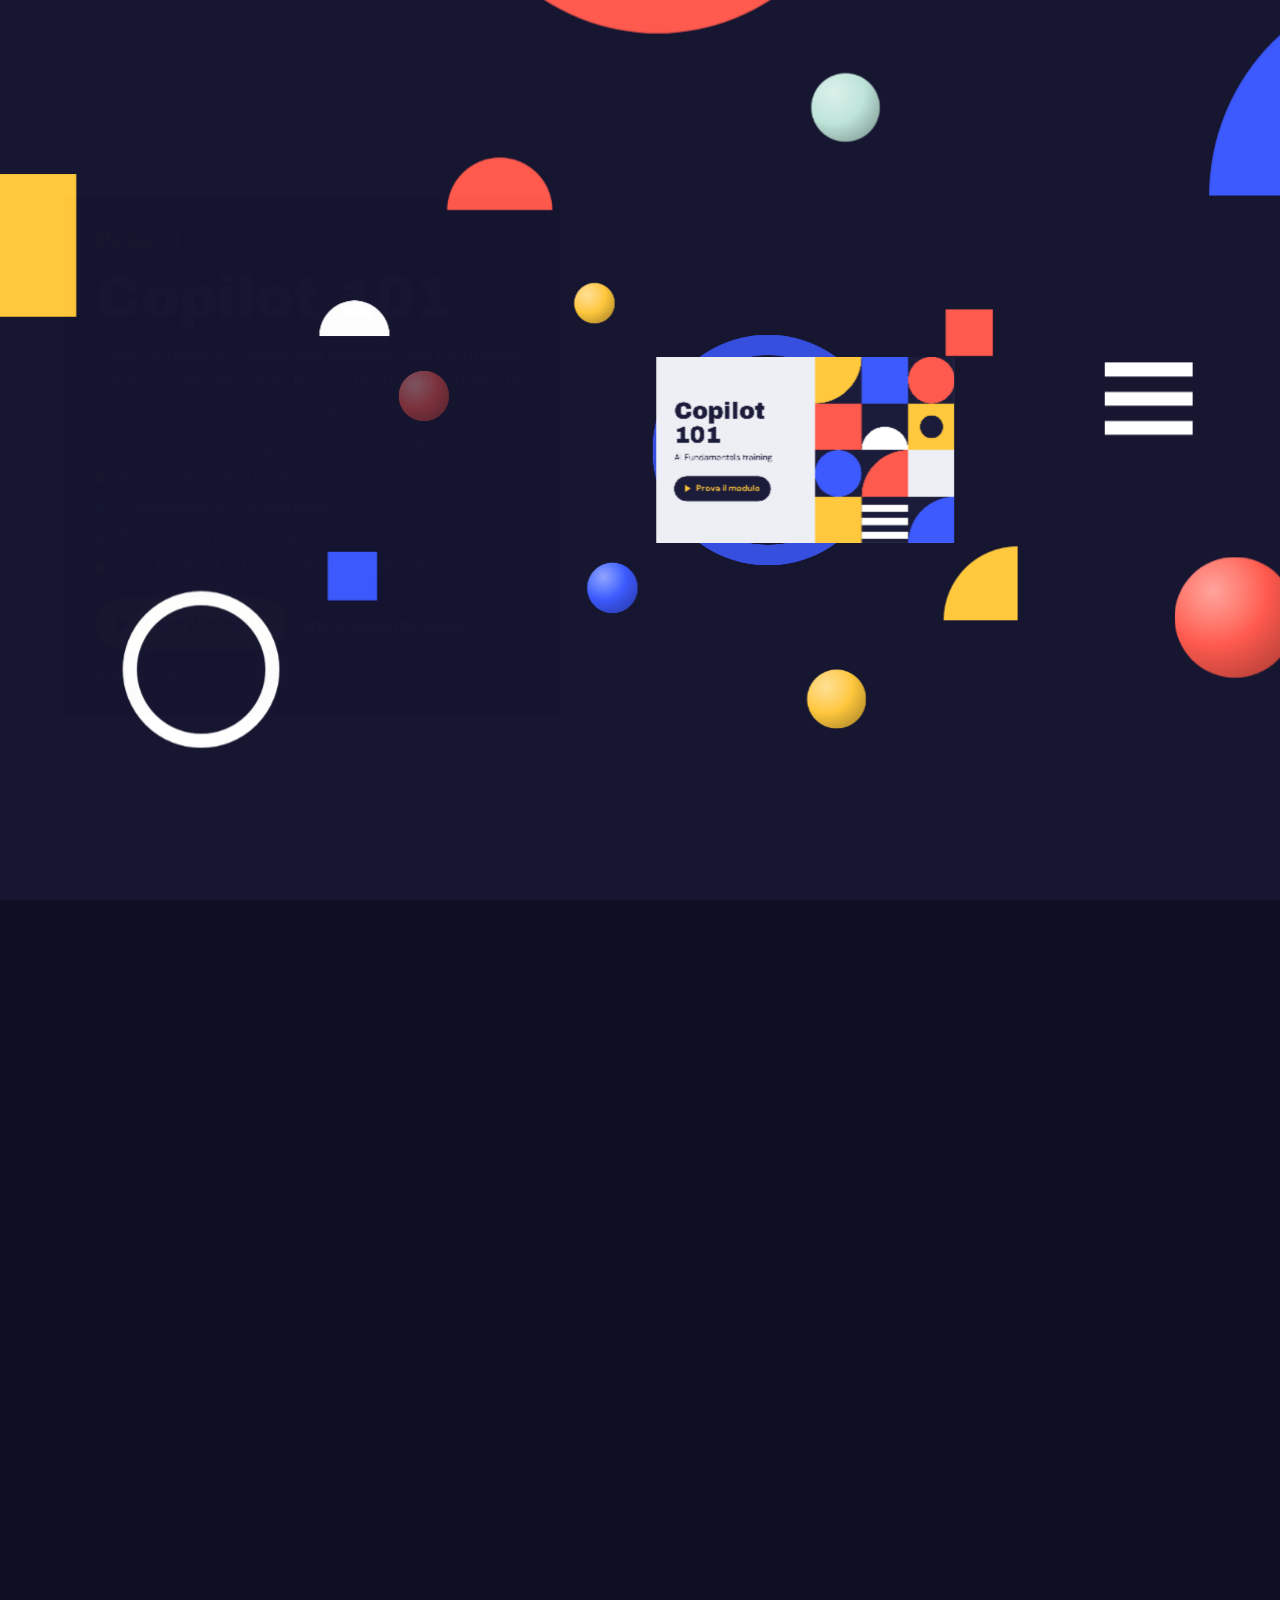
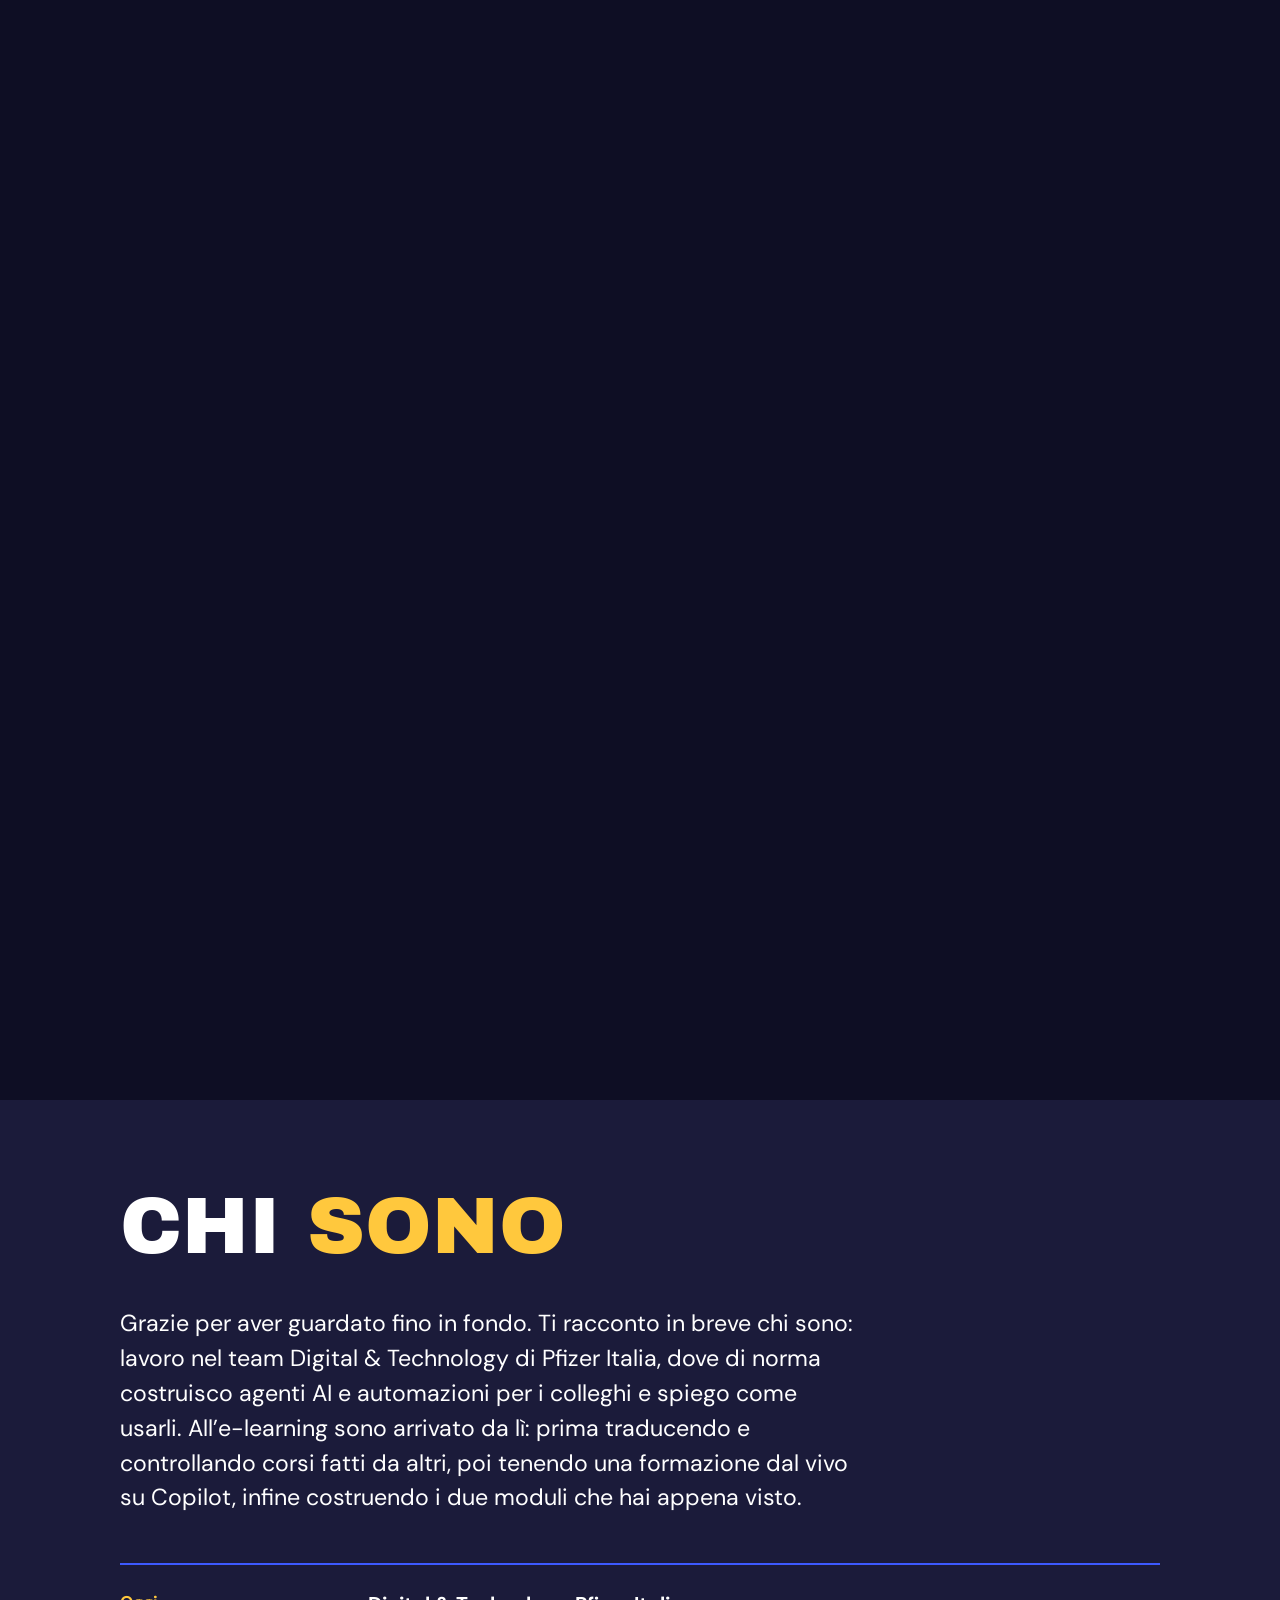
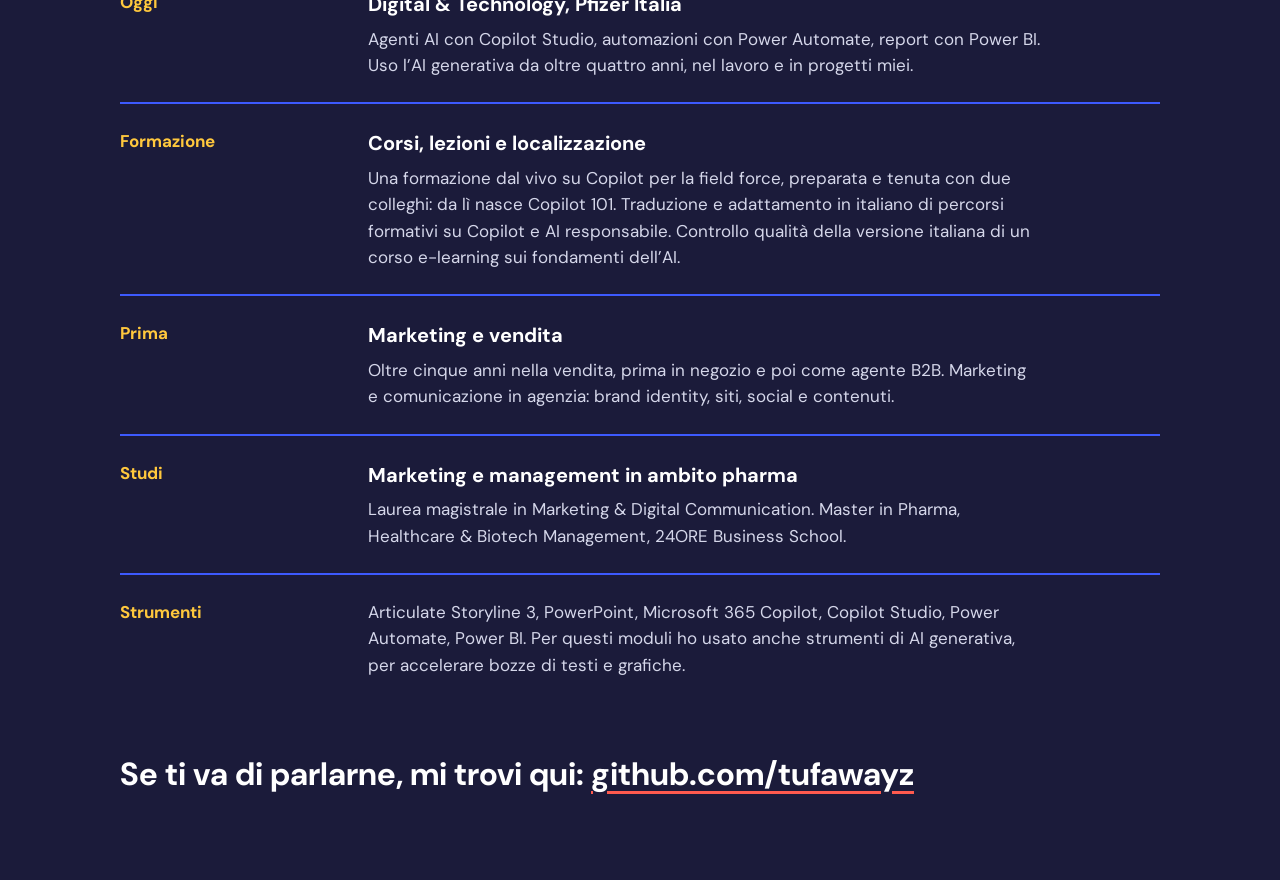
==== index.html @ 8cc63219 "Add files via upload" ====
<!doctype html>
<html lang="it">
<head>
<meta charset="utf-8">
<meta name="viewport" content="width=device-width, initial-scale=1">
<title>Valentino Tufarelli, portfolio</title>
<meta name="description" content="Valentino Tufarelli lavora nel team Digital &amp; Technology di Pfizer Italia. Qui due moduli e-learning costruiti in Articulate Storyline.">
<link rel="preconnect" href="https://fonts.googleapis.com">
<link rel="preconnect" href="https://fonts.gstatic.com" crossorigin>
<link href="https://fonts.googleapis.com/css2?family=Archivo+Black&family=DM+Sans:opsz,wght@9..40,400;9..40,500;9..40,700&family=Poppins:wght@400;600;700&display=swap" rel="stylesheet">
<style>
*,*::before,*::after{box-sizing:border-box}
html{background:#0E0E24}
body{margin:0;color:#fff;font-family:"DM Sans",system-ui,-apple-system,"Segoe UI",sans-serif;font-size:1.0625rem;line-height:1.55;overflow-x:hidden}
a{color:inherit}
button{font:inherit;color:inherit;cursor:pointer}
:focus-visible{outline:3px solid #FFC83D;outline-offset:3px}

/* ---------- scena 3D ---------- */
#scene{position:fixed;inset:0;overflow:hidden;perspective:1000px;background:#0E0E24;z-index:0}
#world{position:absolute;left:50%;top:50%;width:0;height:0;transform-style:preserve-3d;will-change:transform}
.obj{position:absolute;left:0;top:0;transform-style:preserve-3d;will-change:opacity}
.in{position:absolute;transform-style:preserve-3d}
@keyframes spin{from{transform:rotateX(var(--rx,20deg)) rotateY(0deg)}to{transform:rotateX(var(--rx,20deg)) rotateY(360deg)}}
@keyframes tumble{from{transform:rotateX(0deg) rotateY(0deg) rotateZ(0deg)}to{transform:rotateX(360deg) rotateY(720deg) rotateZ(360deg)}}
@keyframes bob{from{transform:translateY(-14px)}to{transform:translateY(14px)}}
@keyframes sway{from{transform:rotateY(var(--ry0)) rotateX(5deg) translateY(-8px)}to{transform:rotateY(var(--ry1)) rotateX(-2deg) translateY(8px)}}
.ball{border-radius:50%;background:radial-gradient(circle at 32% 28%,color-mix(in srgb,var(--c) 55%,#fff) 0,var(--c) 46%,color-mix(in srgb,var(--c) 62%,#000) 100%);animation:bob var(--d,5s) ease-in-out infinite alternate}
.ball.clay{background:radial-gradient(circle at 34% 30%,color-mix(in srgb,var(--c) 60%,#fff) 0,var(--c) 55%,color-mix(in srgb,var(--c) 82%,#1F3A5F) 100%)}
.flat{animation:spin var(--d,14s) linear infinite}
.flat.quarter{background:var(--c);border-radius:100% 0 0 0}
.flat.semi{background:var(--c);border-radius:999px 999px 0 0}
.flat.ring{border:solid var(--c);border-radius:50%}
.flat.stripes{background:repeating-linear-gradient(var(--c) 0 16%,transparent 16% 33.3%)}
.still{animation:none;transform:rotateX(var(--rx,0deg)) rotateY(var(--ry,0deg))}
.cube{animation:tumble var(--d,22s) linear infinite}
.cube i{position:absolute;inset:0;display:block;background:var(--c)}
.cube i:nth-child(1){transform:translateZ(var(--h))}
.cube i:nth-child(2){transform:rotateY(180deg) translateZ(var(--h));background:color-mix(in srgb,var(--c) 60%,#000)}
.cube i:nth-child(3){transform:rotateY(90deg) translateZ(var(--h));background:color-mix(in srgb,var(--c) 80%,#000)}
.cube i:nth-child(4){transform:rotateY(-90deg) translateZ(var(--h));background:color-mix(in srgb,var(--c) 72%,#000)}
.cube i:nth-child(5){transform:rotateX(90deg) translateZ(var(--h));background:color-mix(in srgb,var(--c) 80%,#fff)}
.cube i:nth-child(6){transform:rotateX(-90deg) translateZ(var(--h));background:color-mix(in srgb,var(--c) 50%,#000)}
.pill{border-radius:999px;background:linear-gradient(160deg,color-mix(in srgb,var(--c) 60%,#fff),var(--c) 55%,color-mix(in srgb,var(--c) 80%,#1F3A5F));animation:bob var(--d,6s) ease-in-out infinite alternate}
.donut{border-radius:50%;background:radial-gradient(circle,transparent 36%,color-mix(in srgb,var(--c) 78%,#1F3A5F) 37%,var(--c) 52%,color-mix(in srgb,var(--c) 60%,#fff) 60%,var(--c) 68%,transparent 69%);animation:spin var(--d,18s) linear infinite}
.blob{border-radius:46% 54% 58% 42% / 44% 46% 54% 56%;background:var(--c);animation:bob 7s ease-in-out infinite alternate}

/* nome estruso */
.name{left:0;top:0;transform:translate(-50%,-50%);white-space:nowrap;text-align:center;font-family:"Archivo Black","DM Sans",sans-serif;font-size:150px;line-height:.9;letter-spacing:-.02em;color:#fff;text-transform:uppercase;
  text-shadow:1px 1px 0 #FF5A4E,2px 2px 0 #FF5A4E,3px 3px 0 #FF5A4E,4px 4px 0 #FF5A4E,5px 5px 0 #FF5A4E,6px 6px 0 #FF5A4E,7px 7px 0 #FF5A4E,8px 8px 0 #FF5A4E,9px 9px 0 #FF5A4E,10px 10px 0 #FF5A4E,11px 11px 0 #FF5A4E,12px 12px 0 #FF5A4E,13px 13px 0 #3D5AFE,14px 14px 0 #3D5AFE,15px 15px 0 #3D5AFE,16px 16px 0 #3D5AFE,17px 17px 0 #3D5AFE,18px 18px 0 #3D5AFE}
.name span{display:block}
.name span + span{color:#FFC83D}

/* schermi dei moduli: lastre 3D con spessore */
.screen{width:560px;height:350px;left:-280px;top:-175px;animation:sway 6s ease-in-out infinite alternate}
.screen .face{position:absolute;inset:0;transform:translateZ(16px);border:0;padding:0;display:flex;align-items:stretch;text-align:left;overflow:hidden}
.screen .back{position:absolute;inset:0;transform:rotateY(180deg) translateZ(16px);background:var(--edge)}
.screen .lr,.screen .tb{position:absolute;background:var(--edge)}
.screen .lr{width:32px;height:100%;top:0;left:calc(50% - 16px)}
.screen .tb{height:32px;width:100%;left:0;top:calc(50% - 16px)}
.screen .l{transform:rotateY(-90deg) translateZ(280px)}
.screen .r{transform:rotateY(90deg) translateZ(280px);filter:brightness(.8)}
.screen .t{transform:rotateX(90deg) translateZ(175px);filter:brightness(1.15)}
.screen .b{transform:rotateX(-90deg) translateZ(175px);filter:brightness(.7)}
.screen .txt{flex:1;display:flex;flex-direction:column;justify-content:center;padding:34px}
.screen .nm{display:block;line-height:1.02;margin-bottom:8px}
.screen .sb{display:block;margin-bottom:22px;font-size:16px}
.screen .go{align-self:flex-start;display:inline-flex;align-items:center;gap:10px;font-weight:700;font-size:16px;padding:11px 20px;border-radius:999px}
.screen .go::before{content:"";border-left:11px solid currentColor;border-top:7px solid transparent;border-bottom:7px solid transparent}
.screen svg{height:100%;width:auto;flex:none;display:block}
.s1{--edge:#3D5AFE;--ry0:-24deg;--ry1:-12deg}
.s1 .face{background:#EDEFF5;color:#1B1B3A}
.s1 .nm{font-family:"Archivo Black",sans-serif;font-size:44px}
.s1 .go{background:#1B1B3A;color:#FFC83D}
.s2{--edge:#2A9D8F;--ry0:24deg;--ry1:12deg}
.s2 .face,.s2 .back,.s2 .lr,.s2 .tb{border-radius:0}
.s2 .face{background:#fff;color:#1F3A5F;font-family:"Poppins",sans-serif}
.s2 .nm{font-weight:600;font-size:36px}
.s2 .go{background:#1F3A5F;color:#fff}
.s2 svg{padding:16px 16px 16px 0}

/* ---------- testi sopra la scena ---------- */
.journey{position:relative;z-index:1;height:300vh;pointer-events:none}
.panel{position:fixed;z-index:2;opacity:0;pointer-events:none;will-change:opacity,transform}
.panel.on{pointer-events:auto}
.p0{left:0;right:0;bottom:7vh;text-align:center;padding:0 1.5rem}
.p0 .role{font-size:clamp(1.05rem,2vw,1.35rem);max-width:38rem;margin:0 auto 1.2rem}
.p0 .role strong{display:block;font-size:1.25em;margin-bottom:.2rem;color:#FFC83D}
.p0 .scroll{display:inline-flex;flex-direction:column;align-items:center;gap:.5rem;font-weight:700;color:#FFC83D}
.p0 .scroll::after{content:"";width:14px;height:14px;border-right:3px solid currentColor;border-bottom:3px solid currentColor;transform:rotate(45deg);animation:bob 1s ease-in-out infinite alternate}
.p1,.p2{top:50%;width:min(31rem,40vw);padding:1.8rem 2rem;border-radius:4px}
.p1{left:5vw;margin-top:-17rem;background:rgba(27,27,58,.78);backdrop-filter:blur(8px);-webkit-backdrop-filter:blur(8px)}
.p2{right:5vw;margin-top:-17rem;background:rgba(255,255,255,.82);backdrop-filter:blur(8px);-webkit-backdrop-filter:blur(8px);color:#1F3A5F;font-family:"Poppins","DM Sans",sans-serif;border-radius:28px}
.num{margin:0 0 .5rem;font-weight:700}
.p1 .num{color:#FFC83D}.p2 .num{color:#2A9D8F}
.panel h2{margin:0 0 .8rem;line-height:1.02}
.p1 h2{font-family:"Archivo Black",sans-serif;font-weight:400;font-size:clamp(2.2rem,4.6vw,3.6rem)}
.p2 h2{font-weight:600;font-size:clamp(2rem,4vw,3rem);letter-spacing:-.01em}
.panel p{margin:0 0 1rem}
.feat{list-style:none;margin:0 0 1.2rem;padding:0;font-size:1rem}
.feat li{position:relative;padding-left:1.5rem;margin-bottom:.3rem}
.feat li::before{content:"";position:absolute;left:0;top:.48em;width:.62rem;height:.62rem}
.p1 .feat li:nth-child(3n+1)::before{background:#FF5A4E}
.p1 .feat li:nth-child(3n+2)::before{background:#FFC83D;border-radius:50%}
.p1 .feat li:nth-child(3n)::before{background:#3D5AFE}
.p2 .feat li::before{background:#2A9D8F;border-radius:50%}
.btns{display:flex;flex-wrap:wrap;gap:.7rem;align-items:center}
.play{border:0;font-weight:700;padding:.8rem 1.4rem;border-radius:999px;display:inline-flex;align-items:center;gap:.6rem}
.play::before{content:"";border-left:.7rem solid currentColor;border-top:.45rem solid transparent;border-bottom:.45rem solid transparent}
.p1 .play{background:#FFC83D;color:#1B1B3A}.p2 .play{background:#2A9D8F;color:#fff}
.full{font-weight:500}
.tool{font-size:.9rem;opacity:.85;margin:1rem 0 0!important}
@media (max-width:760px){
  .p1,.p2{left:1rem;right:1rem;width:auto;top:4.5rem;margin-top:0;padding:1.2rem 1.3rem}
  .feat,.tool{display:none}
  .panel p{font-size:.98rem}
}

/* ---------- ultima sezione ---------- */
.more{position:relative;z-index:3;background:#1B1B3A;color:#fff;padding:5.5rem 0 3rem}
.wrap{max-width:68rem;margin:0 auto;padding:0 1.5rem}
.more h2{font-family:"Archivo Black",sans-serif;font-weight:400;font-size:clamp(2.4rem,7vw,5rem);line-height:.98;margin:0 0 2.5rem;text-transform:uppercase}
.more h2 em{font-style:normal;color:#FFC83D}
.bio{font-size:clamp(1.15rem,2.2vw,1.45rem);line-height:1.5;max-width:46rem;margin:0 0 3rem;color:#fff}
.item{border-top:2px solid #3D5AFE;padding:1.5rem 0;display:grid;gap:.3rem 2.5rem}
@media (min-width:48rem){.item{grid-template-columns:13rem 1fr}}
.item .when{color:#FFC83D;font-weight:700;margin:0}
.item h3{margin:0 0 .35rem;font-size:1.25rem}
.item p{margin:0;max-width:42rem;color:#D5D7EA}
.contact{margin-top:3rem;font-size:clamp(1.3rem,3vw,2rem);font-weight:700}
.contact a{text-decoration-color:#FF5A4E;text-underline-offset:.2em}

/* ---------- lettore del modulo ---------- */
#player{position:fixed;inset:0;z-index:50;display:none;background:rgba(10,10,28,.94);padding:4.2rem 3vw 3vh}
#player.open{display:block}
#player iframe{width:100%;height:100%;border:0;background:#fff;border-radius:6px}
#close{position:absolute;top:1rem;right:3vw;border:0;background:#FFC83D;color:#1B1B3A;font-weight:700;border-radius:999px;padding:.55rem 1.2rem}

@media (prefers-reduced-motion:reduce){.ball,.flat,.cube,.pill,.donut,.blob,.screen,.p0 .scroll::after{animation:none!important}}
/* senza JavaScript: pagina normale */
.nojs #scene{display:none}.nojs .journey{height:auto;pointer-events:auto;padding:3rem 1.5rem}.nojs .panel{position:static;opacity:1;pointer-events:auto;margin:0 auto 2rem;width:auto;max-width:40rem}
</style>
</head>
<body class="nojs">

<div id="scene" aria-hidden="true"><div id="world"></div></div>

<main>
<div class="journey">
  <section class="panel p0" data-i="0">
    <h1 class="sr" style="position:absolute;left:-9999px">Valentino Tufarelli, portfolio</h1>
    <p class="role"><strong>Ciao, sono Valentino.</strong> Lavoro nel team Digital &amp; Technology di Pfizer Italia, dove costruisco agenti AI e automazioni. Per te ho preparato due moduli e-learning fatti in Articulate Storyline.</p>
    <span class="scroll">Scorri per provarli</span>
  </section>

  <section class="panel p1" data-i="1" id="copilot">
    <p class="num">Modulo 01</p>
    <h2>Copilot 101</h2>
    <p>Come scrivere a Copilot una richiesta che restituisce subito quello che serve. Nasce da una formazione dal vivo, ripensata per essere seguita in autonomia.</p>
    <ul class="feat">
      <li>Costruttore di prompt con il modello CORE</li>
      <li>Blocchi da scoprire con un clic</li>
      <li>Trascinamento con feedback</li>
      <li>Scenario a tre scelte, ognuna con il suo esito</li>
      <li>Quiz finale ed entrate animate sulla timeline</li>
    </ul>
    <div class="btns"><button class="play" type="button" data-src="copilot/" data-title="Modulo Copilot 101">Prova il modulo</button><a class="full" href="copilot/" target="_blank" rel="noopener">Apri a schermo intero</a></div>
    <p class="tool">Articulate Storyline 3. Grafica no-brand.</p>
  </section>

  <section class="panel p2" data-i="2" id="onboarding">
    <p class="num">Modulo 02</p>
    <h2>La tua prima settimana</h2>
    <p>Un onboarding per chi entra in azienda: cosa succede da lunedì a venerdì, a chi rivolgersi e cosa chiudere entro la prima settimana.</p>
    <ul class="feat">
      <li>Menu a navigazione libera sui cinque giorni</li>
      <li>Consigli e risposte nascosti da scoprire</li>
      <li>Abbinamento con trascinamento</li>
      <li>Checklist da spuntare</li>
      <li>Illustrazioni dedicate, una per ogni giorno</li>
    </ul>
    <div class="btns"><button class="play" type="button" data-src="onboarding/" data-title="Modulo La tua prima settimana">Prova il modulo</button><a class="full" href="onboarding/" target="_blank" rel="noopener">Apri a schermo intero</a></div>
    <p class="tool">Articulate Storyline 3. Stessa tecnica, linguaggio visivo opposto.</p>
  </section>
</div>

<section class="more" id="chi-sono">
  <div class="wrap">
    <h2>Chi <em>sono</em></h2>
    <p class="bio">Grazie per aver guardato fino in fondo. Ti racconto in breve chi sono: lavoro nel team Digital &amp; Technology di Pfizer Italia, dove di norma costruisco agenti AI e automazioni per i colleghi e spiego come usarli. All’e-learning sono arrivato da lì: prima traducendo e controllando corsi fatti da altri, poi tenendo una formazione dal vivo su Copilot, infine costruendo i due moduli che hai appena visto.</p>
    <div class="item"><p class="when">Oggi</p><div><h3>Digital &amp; Technology, Pfizer Italia</h3><p>Agenti AI con Copilot Studio, automazioni con Power Automate, report con Power BI. Uso l’AI generativa da oltre quattro anni, nel lavoro e in progetti miei.</p></div></div>
    <div class="item"><p class="when">Formazione</p><div><h3>Corsi, lezioni e localizzazione</h3><p>Una formazione dal vivo su Copilot per la field force, preparata e tenuta con due colleghi: da lì nasce Copilot 101. Traduzione e adattamento in italiano di percorsi formativi su Copilot e AI responsabile. Controllo qualità della versione italiana di un corso e-learning sui fondamenti dell’AI.</p></div></div>
    <div class="item"><p class="when">Prima</p><div><h3>Marketing e vendita</h3><p>Oltre cinque anni nella vendita, prima in negozio e poi come agente B2B. Marketing e comunicazione in agenzia: brand identity, siti, social e contenuti.</p></div></div>
    <div class="item"><p class="when">Studi</p><div><h3>Marketing e management in ambito pharma</h3><p>Laurea magistrale in Marketing &amp; Digital Communication. Master in Pharma, Healthcare &amp; Biotech Management, 24ORE Business School.</p></div></div>
    <div class="item"><p class="when">Strumenti</p><div><p>Articulate Storyline 3, PowerPoint, Microsoft 365 Copilot, Copilot Studio, Power Automate, Power BI. Per questi moduli ho usato anche strumenti di AI generativa, per accelerare bozze di testi e grafiche.</p></div></div>
    <p class="contact">Se ti va di parlarne, mi trovi qui: <a href="https://github.com/tufawayz">github.com/tufawayz</a></p>
  </div>
</section>
</main>

<div id="player" role="dialog" aria-modal="true" aria-label="Modulo e-learning"><button id="close" type="button">Chiudi</button><div id="frame" style="width:100%;height:100%"></div></div>

<script>
(function(){
  document.body.classList.remove('nojs');
  var G={cor:'#FF5A4E',yel:'#FFC83D',blu:'#3D5AFE',whi:'#FFFFFF'},P={tea:'#2A9D8F',pea:'#FFC9B5',sun:'#FFD166',min:'#BFE5DA',lil:'#D9D0F5'};
  var D=2200, world=document.getElementById('world'), scene=document.getElementById('scene');
  var narrow=function(){return window.innerWidth<=760;};
  // [tipo, x, y, z, misura, colore, opzioni]
  var SPEC=[
    ['ball',-560,-230,250,150,G.cor],['ball',520,-270,600,190,G.yel],['ball',610,240,-60,100,G.blu],
    ['cube',-450,250,420,120,G.blu],['cube',330,330,820,90,G.cor],
    ['quarter',-700,30,700,220,G.yel],['semi',680,-30,350,170,G.whi],['ring',10,-360,900,240,G.cor],['stripes',-250,-330,520,130,G.whi],
    ['ball',-120,340,1000,70,P.pea],['ball',180,-300,1200,60,P.min],
    ['cube',-620,-200,1300,140,G.yel],['ball',640,180,1400,130,G.cor],['quarter',560,-300,1150,180,G.blu],['ring',-560,280,1600,200,G.whi],
    ['semi',-200,-380,1750,150,G.cor],['ball',300,380,1850,90,G.yel],['stripes',700,-60,1700,120,G.whi],
    ['ball',-90,-290,2300,80,G.yel],['cube',700,-250,2450,100,G.cor],['quarter',690,270,2350,150,G.yel],['ball',-60,300,2500,110,G.blu],
    ['ringstill',310,0,2750,560,G.blu],['semi',-650,-300,2600,160,G.whi],['cube',-640,280,2550,110,G.blu],
    ['ball',-600,-150,3100,140,G.cor],['cube',600,200,3200,120,G.yel],['ball',520,-280,3500,160,P.pea,'clay'],['pill',-520,260,3600,[220,90],P.sun],
    ['donut',-300,-340,3800,170,P.tea],['ball',380,340,3900,110,P.lil,'clay'],['ball',700,0,3700,90,P.min,'clay'],
    ['donut',120,-290,4500,150,P.pea],['ball',-720,-260,4650,120,P.sun,'clay'],['pill',-700,280,4550,[200,80],P.lil],['ball',80,310,4700,130,P.min,'clay'],
    ['blob',-310,0,4950,620,P.pea],['ball',680,-200,4600,90,P.tea,'clay'],
    ['ball',-400,-200,5300,150,P.lil,'clay'],['ball',420,220,5500,170,P.pea,'clay'],['donut',500,-260,5200,140,P.sun]
  ];
  var objs=[];
  function add(el,x,y,z,kind){
    var o=document.createElement('div'); o.className='obj'; o.appendChild(el); world.appendChild(o);
    var rec={el:o,x:x,y:y,z:z,kind:kind||''}; objs.push(rec); return rec;
  }
  SPEC.forEach(function(s,i){
    var t=s[0], size=s[4], w=size.length?size[0]:size, h=size.length?size[1]:size, e=document.createElement('div');
    e.className='in'; e.style.setProperty('--c',s[5]); e.style.setProperty('--d',(5+(i*7)%9)+(t==='cube'?16:0)+(t==='ball'?0:8)+'s');
    if(t==='semi') h=w/2;
    e.style.width=w+'px'; e.style.height=h+'px'; e.style.left=(-w/2)+'px'; e.style.top=(-h/2)+'px';
    if(t==='ball'){e.className+=' ball'+(s[6]?' clay':'');}
    else if(t==='cube'){e.className+=' cube'; e.style.setProperty('--h',(w/2)+'px'); for(var k=0;k<6;k++) e.appendChild(document.createElement('i'));}
    else if(t==='ring'||t==='ringstill'){e.className+=' flat ring'+(t==='ringstill'?' still':''); e.style.borderWidth=Math.round(w*.09)+'px'; e.style.setProperty('--rx',t==='ringstill'?'0deg':'65deg');}
    else if(t==='pill'||t==='donut'||t==='blob'){e.className+=' '+t; e.style.setProperty('--rx','25deg');}
    else {e.className+=' flat '+t; e.style.setProperty('--rx',(10+(i*13)%40)+'deg');}
    add(e,s[1],s[2],s[3]);
  });
  // nome
  var nm=document.createElement('div'); nm.className='in name'; nm.innerHTML='<span>Valentino</span><span>Tufarelli</span>'; add(nm,0,-30,0,'name');
  // schermi
  var ART1='<svg viewBox="0 0 270 360"><rect width="270" height="360" fill="#1B1B3A"/><path d="M0 0 L90 0 A90 90 0 0 1 0 90 Z" fill="#FFC83D"/><rect x="90" width="90" height="90" fill="#3D5AFE"/><circle cx="225" cy="45" r="45" fill="#FF5A4E"/><rect y="90" width="90" height="90" fill="#FF5A4E"/><path d="M90 180 A45 45 0 0 1 180 180 Z" fill="#fff"/><rect x="180" y="90" width="90" height="90" fill="#FFC83D"/><circle cx="225" cy="135" r="22" fill="#1B1B3A"/><circle cx="45" cy="225" r="45" fill="#3D5AFE"/><path d="M180 270 L90 270 A90 90 0 0 1 180 180 Z" fill="#FF5A4E"/><rect x="180" y="180" width="90" height="90" fill="#EDEFF5"/><rect y="270" width="90" height="90" fill="#FFC83D"/><rect x="90" y="285" width="90" height="14" fill="#fff"/><rect x="90" y="311" width="90" height="14" fill="#fff"/><rect x="90" y="337" width="90" height="14" fill="#fff"/><path d="M270 360 L180 360 A90 90 0 0 1 270 270 Z" fill="#3D5AFE"/></svg>';
  var ART2='<svg viewBox="0 0 560 520"><path d="M150 40 C290 -30 520 30 540 210 C556 370 450 500 290 490 C140 480 20 400 30 250 C36 150 80 76 150 40 Z" fill="#FFC9B5"/><rect x="115" y="100" width="330" height="250" rx="26" fill="#fff"/><path d="M115 164 V126 a26 26 0 0 1 26 -26 H419 a26 26 0 0 1 26 26 V164 Z" fill="#2A9D8F"/><rect x="115" y="100" width="330" height="250" rx="26" fill="none" stroke="#1F3A5F" stroke-width="7"/><rect x="196" y="76" width="14" height="44" rx="7" fill="#1F3A5F"/><rect x="350" y="76" width="14" height="44" rx="7" fill="#1F3A5F"/><rect x="139" y="196" width="46" height="46" rx="10" fill="#FFC9B5"/><rect x="197" y="196" width="46" height="46" rx="10" fill="#FFD166"/><rect x="255" y="196" width="46" height="46" rx="10" fill="#BFE5DA"/><rect x="313" y="196" width="46" height="46" rx="10" fill="#D9D0F5"/><rect x="371" y="196" width="46" height="46" rx="10" fill="#E6F4EF"/><path d="M151 219 l8 9 l15 -17" fill="none" stroke="#1F3A5F" stroke-width="6" stroke-linecap="round" stroke-linejoin="round"/><rect x="139" y="268" width="190" height="13" rx="6.5" fill="#E6F4EF"/><rect x="139" y="296" width="130" height="13" rx="6.5" fill="#E6F4EF"/><rect x="372" y="330" width="96" height="106" rx="16" fill="#FFD166" stroke="#1F3A5F" stroke-width="7"/><path d="M468 356 q44 0 44 30 q0 30 -44 30" fill="none" stroke="#1F3A5F" stroke-width="7" stroke-linecap="round"/><ellipse cx="104" cy="352" rx="18" ry="50" fill="#2A9D8F"/><ellipse cx="74" cy="366" rx="16" ry="44" fill="#2A9D8F" transform="rotate(-32 74 366)"/><ellipse cx="134" cy="366" rx="16" ry="44" fill="#2A9D8F" transform="rotate(32 134 366)"/><rect x="62" y="392" width="84" height="74" rx="12" fill="#1F3A5F"/></svg>';
  function screen(cls,name,sub,art,src,title,x,z){
    var e=document.createElement('div'); e.className='in screen '+cls;
    e.innerHTML='<button class="face" type="button" tabindex="-1"><span class="txt"><span class="nm">'+name+'</span><span class="sb">'+sub+'</span><span class="go">Prova il modulo</span></span>'+art+'</button><div class="back"></div><div class="lr l"></div><div class="lr r"></div><div class="tb t"></div><div class="tb b"></div>';
    e.querySelector('.face').addEventListener('click',function(){openPlayer(src,title);});
    var r=add(e,x,0,z,'screen'); r.x0=x; return r;
  }
  screen('s1','Copilot 101','AI Fundamentals training',ART1,'copilot/','Modulo Copilot 101',310,D);
  screen('s2','La tua prima<br>settimana','Onboarding',ART2,'onboarding/','Modulo La tua prima settimana',-310,2*D);

  function place(){
    var n=narrow();
    objs.forEach(function(o){
      var x=o.x,y=o.y;
      if(o.kind==='screen'&&n){x=0;y=250;}
      if(o.kind==='name'){o.el.firstChild.style.fontSize=n?'96px':'150px';}
      o.el.style.transform='translate3d('+x+'px,'+y+'px,'+(-o.z)+'px)';
    });
  }
  place(); window.addEventListener('resize',place);

  // colori di fondo lungo il percorso
  var STOPS=[[0,[14,14,36]],[1,[27,27,58]],[1.5,[27,27,58]],[2,[230,244,239]],[9,[230,244,239]]];
  function bg(p){
    for(var i=0;i<STOPS.length-1;i++){var a=STOPS[i],b=STOPS[i+1]; if(p<=b[0]){var t=(p-a[0])/(b[0]-a[0]); t=Math.max(0,Math.min(1,t));
      return 'rgb('+a[1].map(function(v,k){return Math.round(v+(b[1][k]-v)*t);}).join(',')+')';}}
    return 'rgb(230,244,239)';
  }
  var panels=[].slice.call(document.querySelectorAll('.panel'));
  var reduce=window.matchMedia('(prefers-reduced-motion: reduce)').matches;
  var p=0,tp=0,mx=0,my=0,tmx=0,tmy=0;
  function target(){tp=Math.max(0,Math.min(2.25,window.scrollY/window.innerHeight));}
  window.addEventListener('scroll',target,{passive:true}); target(); p=tp;
  window.addEventListener('pointermove',function(e){ if(e.pointerType==='touch')return; tmx=(e.clientX/window.innerWidth-.5)*9; tmy=-(e.clientY/window.innerHeight-.5)*7; },{passive:true});
  function frame(){
    p+=(tp-p)*(reduce?1:.09); mx+=(tmx-mx)*.06; my+=(tmy-my)*.06;
    var k=Math.max(.55,Math.min(1,window.innerWidth/1150)), cam=p*D;
    world.style.transform='scale('+k+') rotateX('+(reduce?0:my)+'deg) rotateY('+(reduce?0:mx)+'deg) translateZ('+cam+'px)';
    scene.style.background=bg(p);
    for(var i=0;i<objs.length;i++){
      var o=objs[i], dz=cam-o.z, op=1;
      if(dz>850) op=0; else if(dz>450) op=1-(dz-450)/400; else if(dz<-2150) op=0; else if(dz<-1300) op=1-(-1300-dz)/850;
      if(o.op!==op){o.op=op; o.el.style.opacity=op; o.el.style.visibility=op<=.01?'hidden':'visible';}
    }
    for(var j=0;j<panels.length;j++){
      var d=p-j, a=Math.max(0,1-Math.abs(d)/.42); a=a*a*(3-2*a);
      panels[j].style.opacity=a; panels[j].style.transform='translateY('+(-d*50)+'px)';
      panels[j].classList.toggle('on',a>.6);
    }
    requestAnimationFrame(frame);
  }
  requestAnimationFrame(frame);

  // lettore del modulo
  var player=document.getElementById('player'), holder=document.getElementById('frame'), last=null;
  function openPlayer(src,title){
    last=document.activeElement;
    holder.innerHTML=''; var f=document.createElement('iframe'); f.src=src; f.title=title; f.setAttribute('allowfullscreen',''); holder.appendChild(f);
    player.classList.add('open'); document.getElementById('close').focus();
  }
  function closePlayer(){player.classList.remove('open'); holder.innerHTML=''; if(last&&last.focus) last.focus();}
  document.getElementById('close').addEventListener('click',closePlayer);
  document.addEventListener('keydown',function(e){if(e.key==='Escape'&&player.classList.contains('open')) closePlayer();});
  document.querySelectorAll('.play').forEach(function(b){b.addEventListener('click',function(){openPlayer(b.getAttribute('data-src'),b.getAttribute('data-title'));});});
})();
</script>
</body>
</html>
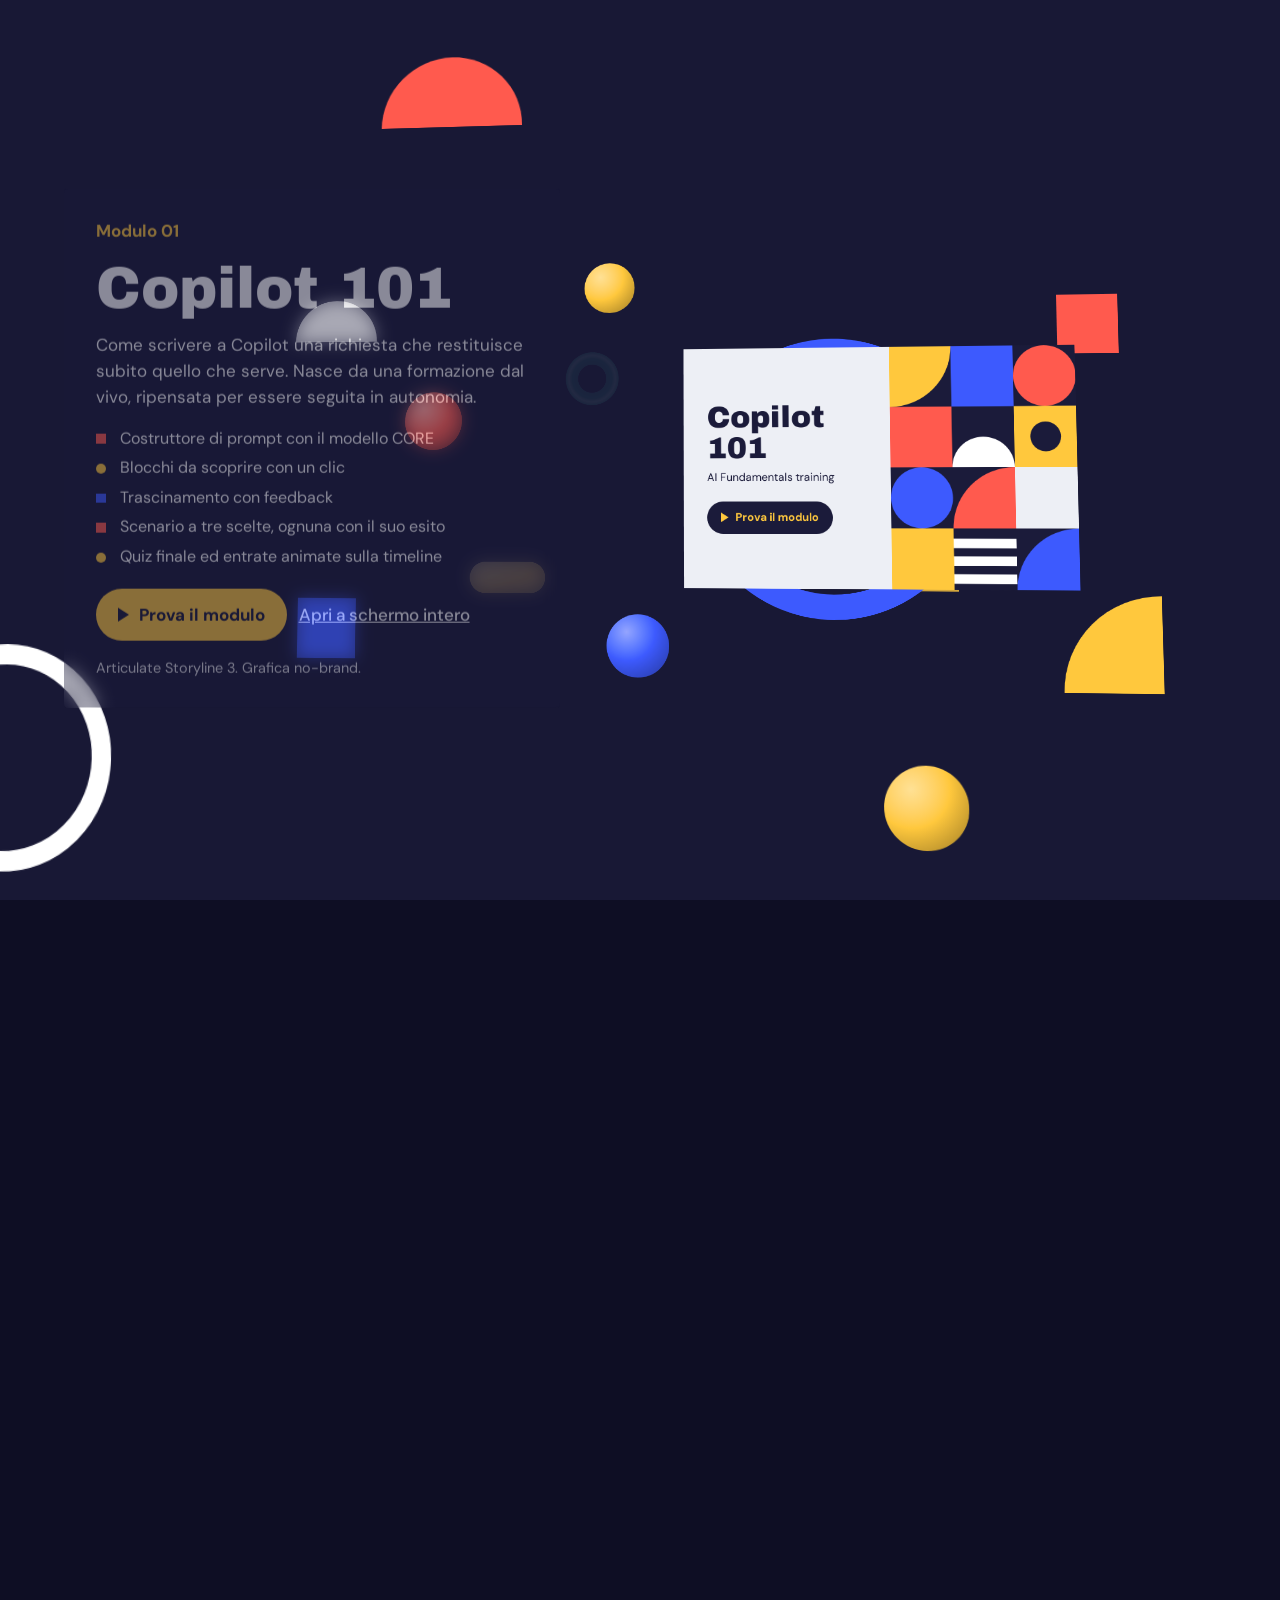
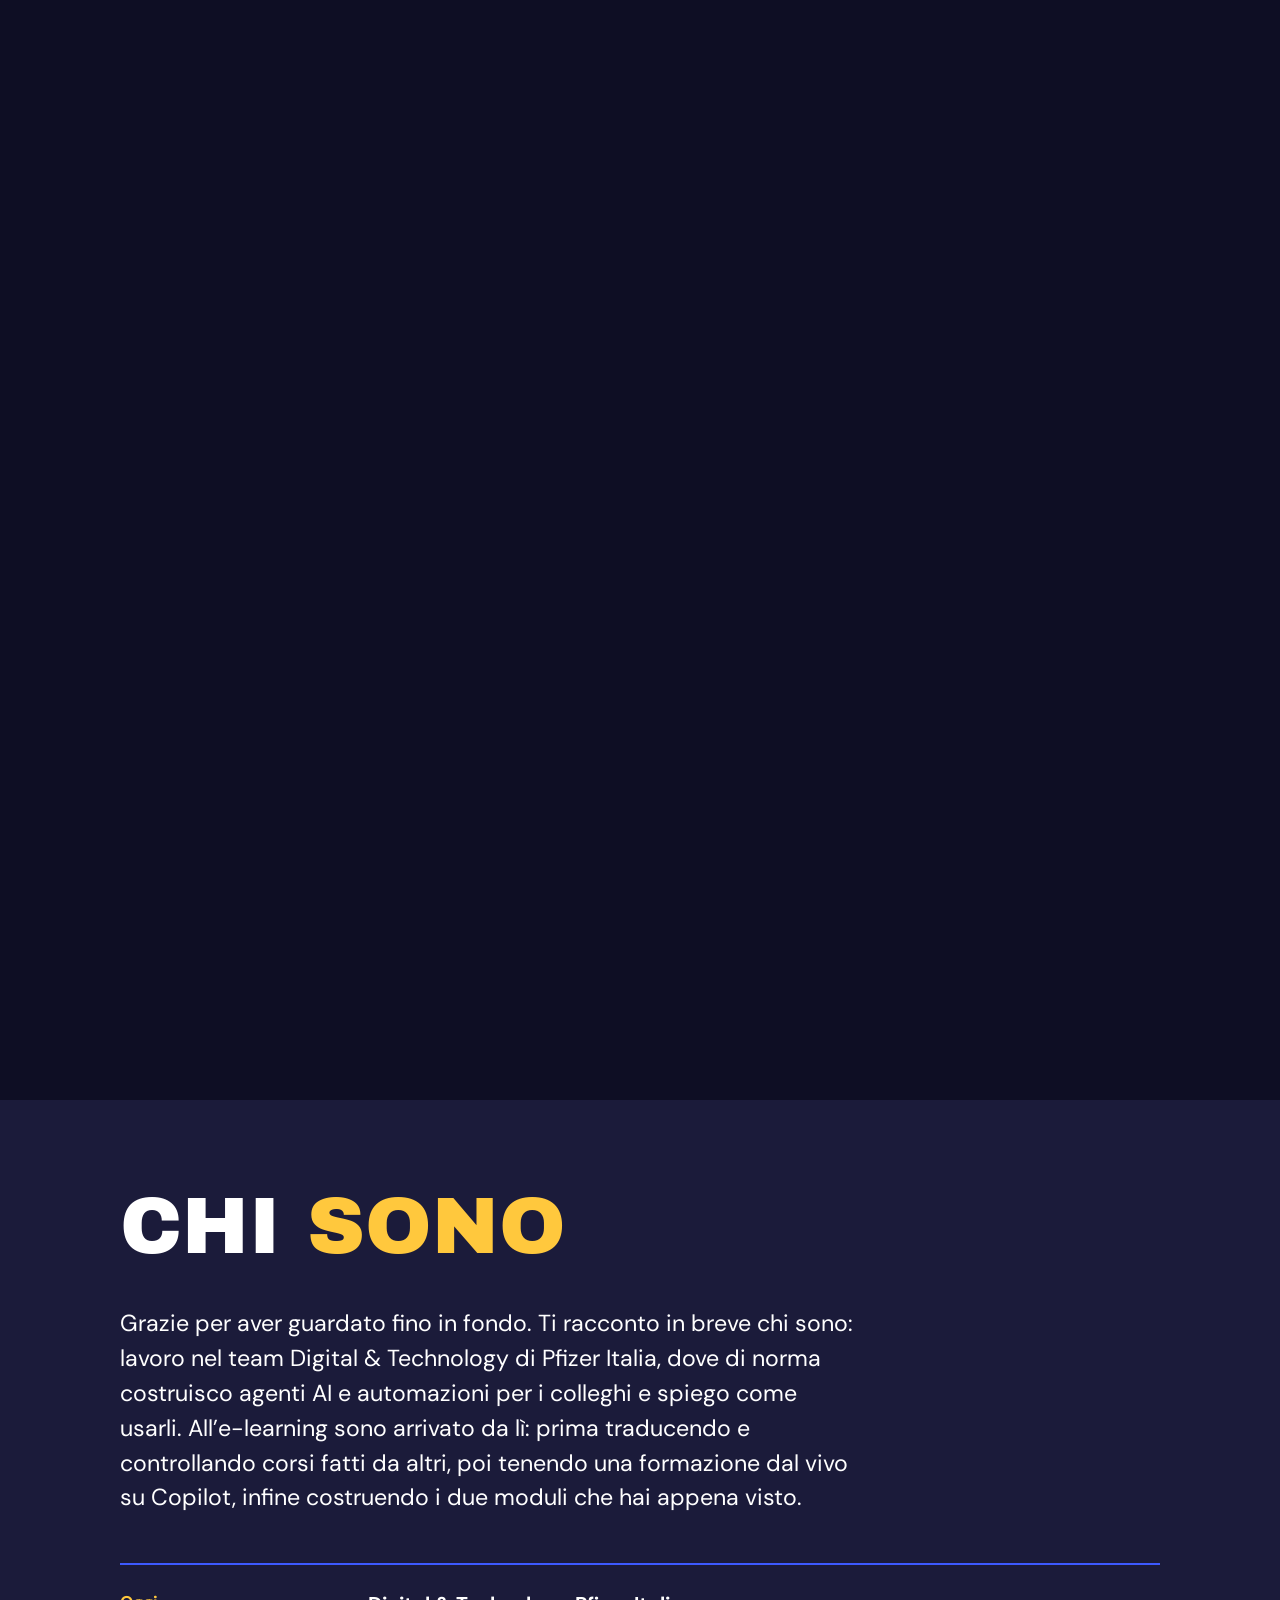
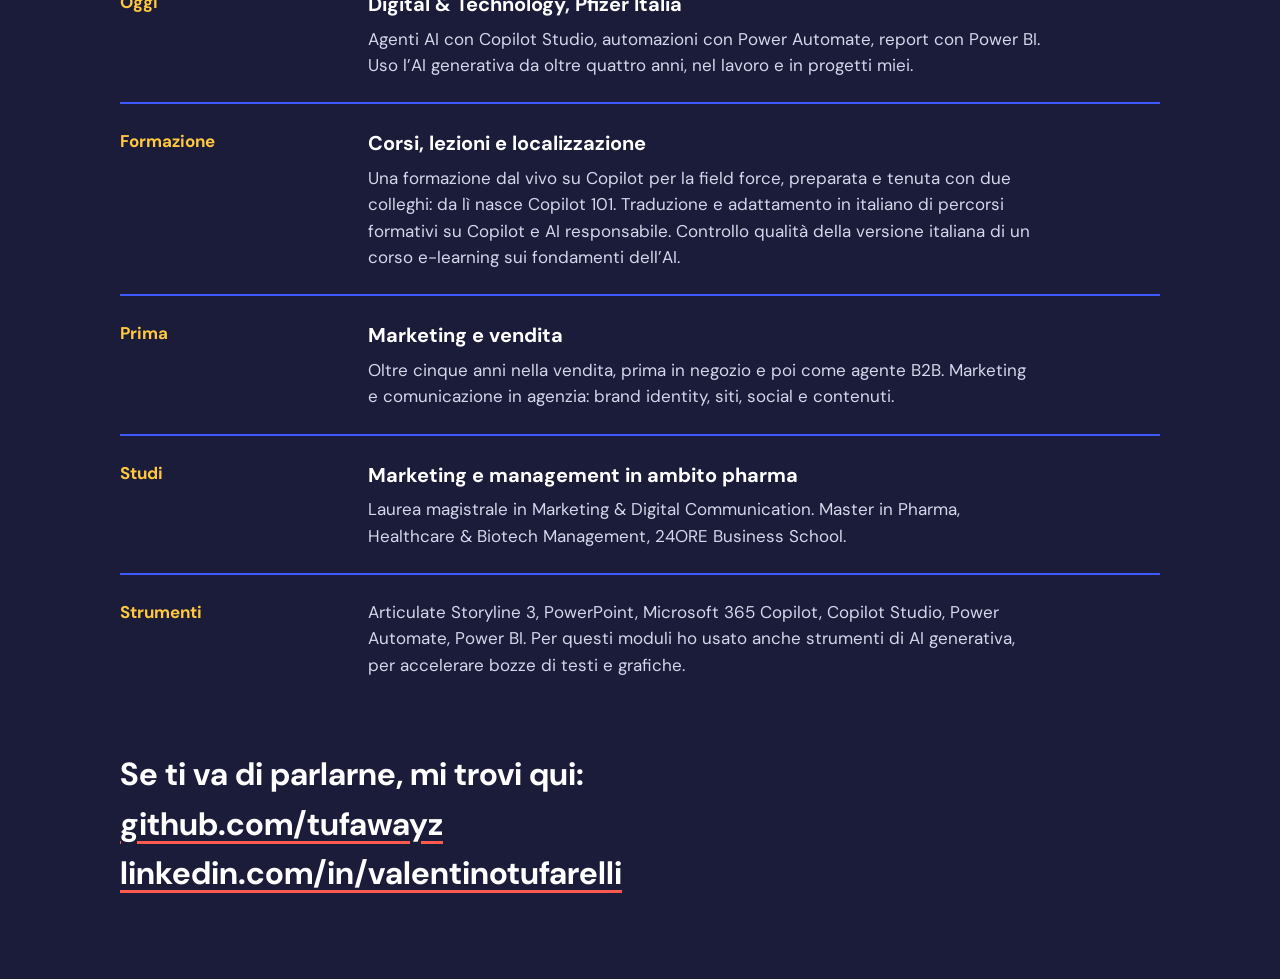
==== commit 4a0eec97: "Add files via upload" ====
--- a/index.html
+++ b/index.html
@@ -193,7 +193,7 @@
     <div class="item"><p class="when">Prima</p><div><h3>Marketing e vendita</h3><p>Oltre cinque anni nella vendita, prima in negozio e poi come agente B2B. Marketing e comunicazione in agenzia: brand identity, siti, social e contenuti.</p></div></div>
     <div class="item"><p class="when">Studi</p><div><h3>Marketing e management in ambito pharma</h3><p>Laurea magistrale in Marketing &amp; Digital Communication. Master in Pharma, Healthcare &amp; Biotech Management, 24ORE Business School.</p></div></div>
     <div class="item"><p class="when">Strumenti</p><div><p>Articulate Storyline 3, PowerPoint, Microsoft 365 Copilot, Copilot Studio, Power Automate, Power BI. Per questi moduli ho usato anche strumenti di AI generativa, per accelerare bozze di testi e grafiche.</p></div></div>
-    <p class="contact">Se ti va di parlarne, mi trovi qui: <a href="https://github.com/tufawayz">github.com/tufawayz</a></p>
+    <p class="contact">Se ti va di parlarne, mi trovi qui:<br><a href="https://github.com/tufawayz">github.com/tufawayz</a><br><a href="https://www.linkedin.com/in/valentinotufarelli">linkedin.com/in/valentinotufarelli</a></p>
   </div>
 </section>
 </main>
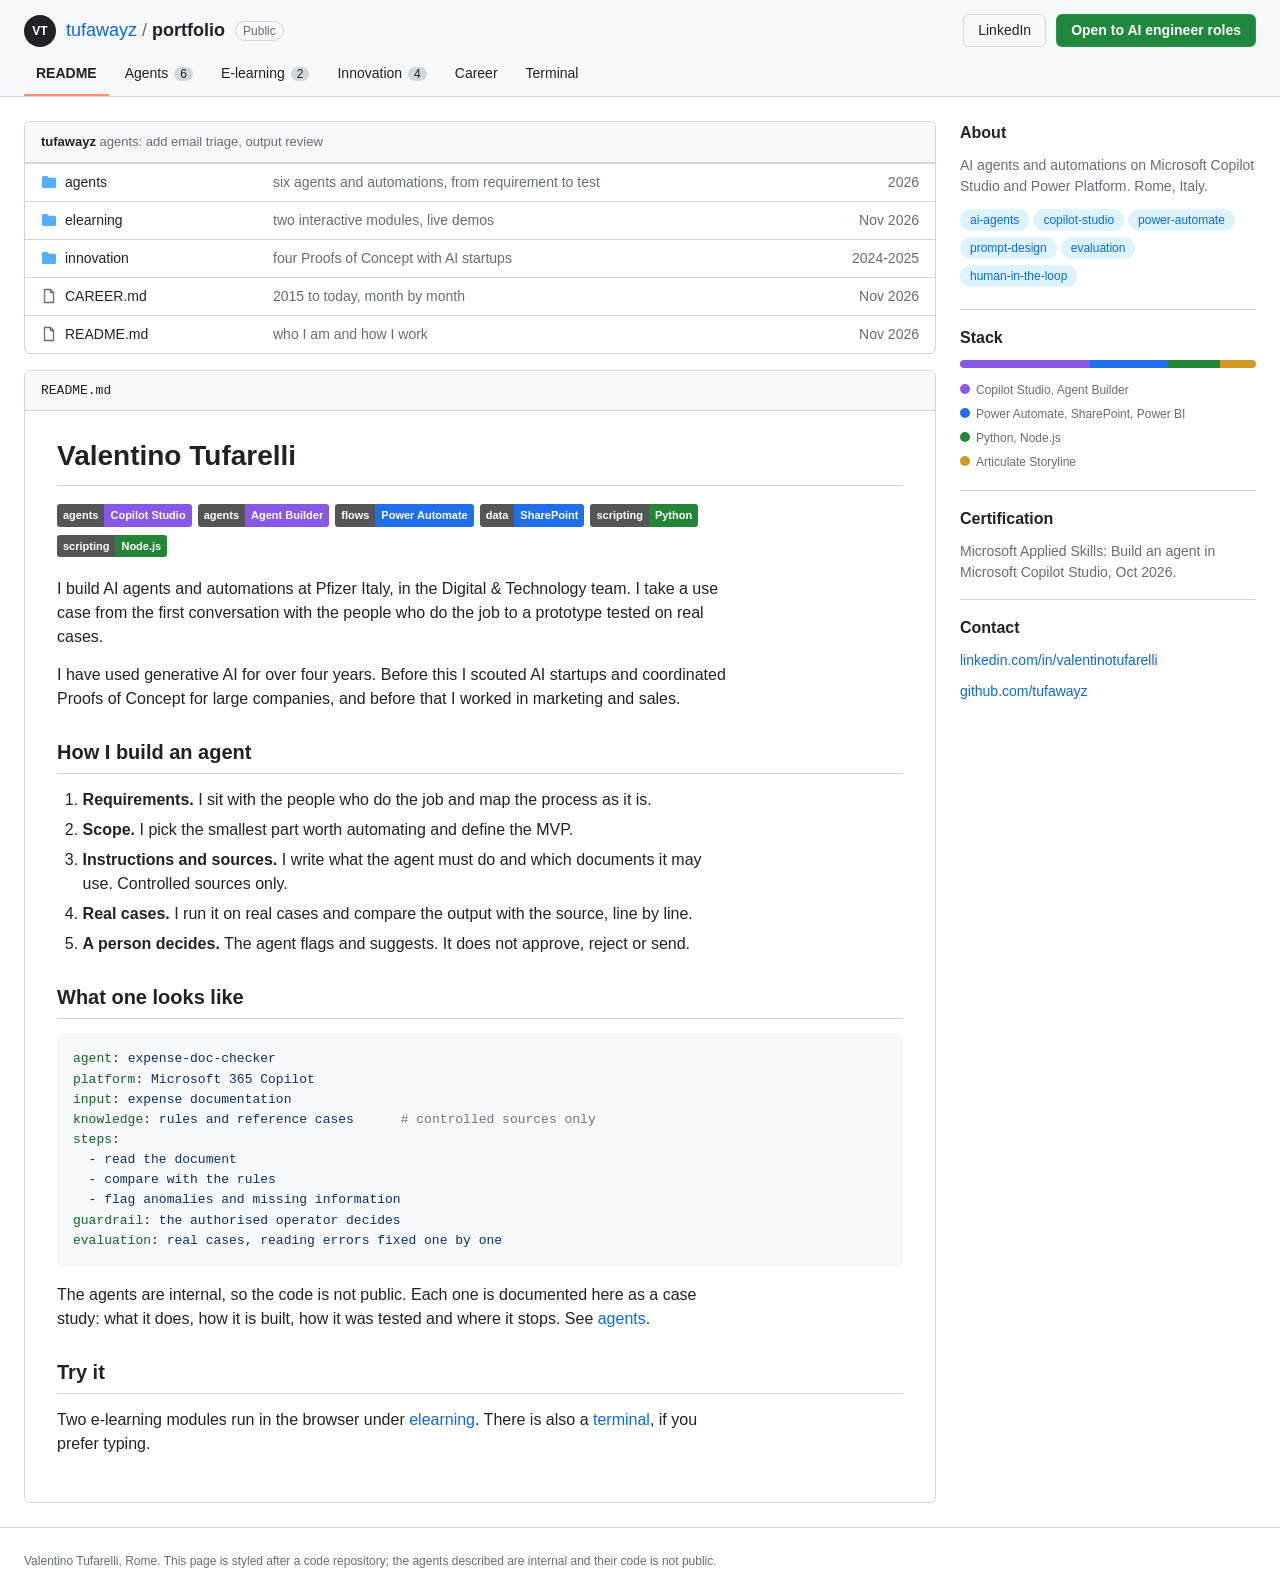
==== commit eafb36d4: "Add files via upload" ====
--- a/index.html
+++ b/index.html
@@ -1,312 +1,392 @@
 <!doctype html>
-<html lang="it">
+<html lang="en">
 <head>
 <meta charset="utf-8">
 <meta name="viewport" content="width=device-width, initial-scale=1">
-<title>Valentino Tufarelli, portfolio</title>
-<meta name="description" content="Valentino Tufarelli lavora nel team Digital &amp; Technology di Pfizer Italia. Qui due moduli e-learning costruiti in Articulate Storyline.">
-<link rel="preconnect" href="https://fonts.googleapis.com">
-<link rel="preconnect" href="https://fonts.gstatic.com" crossorigin>
-<link href="https://fonts.googleapis.com/css2?family=Archivo+Black&family=DM+Sans:opsz,wght@9..40,400;9..40,500;9..40,700&family=Poppins:wght@400;600;700&display=swap" rel="stylesheet">
+<title>tufawayz/portfolio: Valentino Tufarelli, AI agents and automation</title>
+<meta name="description" content="Valentino Tufarelli builds AI agents and automations on Microsoft Copilot Studio and Power Platform. Case studies, method, demos.">
 <style>
+:root{color-scheme:dark;--bg:#0d1117;--bg2:#161b22;--bg3:#010409;--bd:#30363d;--fg:#e6edf3;--mu:#8b949e;--link:#58a6ff;--green:#3fb950;--btn:#238636;--purple:#a371f7;--yellow:#d29922;--blue:#1f6feb;--red:#f78166;--chip:rgba(56,139,253,.15);--k:#7ee787;--s:#a5d6ff;--c:#8b949e;--cell:#161b22;--study:#484f58}
+@media (prefers-color-scheme:light){:root{color-scheme:light;--bg:#fff;--bg2:#f6f8fa;--bg3:#f6f8fa;--bd:#d0d7de;--fg:#1f2328;--mu:#656d76;--link:#0969da;--green:#1a7f37;--btn:#1f883d;--purple:#8250df;--yellow:#9a6700;--blue:#0969da;--red:#fd8c73;--chip:#ddf4ff;--k:#116329;--s:#0a3069;--c:#6e7781;--cell:#ebedf0;--study:#afb8c1}}
 *,*::before,*::after{box-sizing:border-box}
-html{background:#0E0E24}
-body{margin:0;color:#fff;font-family:"DM Sans",system-ui,-apple-system,"Segoe UI",sans-serif;font-size:1.0625rem;line-height:1.55;overflow-x:hidden}
-a{color:inherit}
+body{margin:0;background:var(--bg);color:var(--fg);font:14px/1.5 -apple-system,BlinkMacSystemFont,"Segoe UI","Noto Sans",Helvetica,Arial,sans-serif}
+.mono,pre,code,kbd{font-family:ui-monospace,SFMono-Regular,"SF Mono",Menlo,Consolas,"Liberation Mono",monospace}
+a{color:var(--link);text-decoration:none}a:hover{text-decoration:underline}
 button{font:inherit;color:inherit;cursor:pointer}
-:focus-visible{outline:3px solid #FFC83D;outline-offset:3px}
-
-/* ---------- scena 3D ---------- */
-#scene{position:fixed;inset:0;overflow:hidden;perspective:1000px;background:#0E0E24;z-index:0}
-#world{position:absolute;left:50%;top:50%;width:0;height:0;transform-style:preserve-3d;will-change:transform}
-.obj{position:absolute;left:0;top:0;transform-style:preserve-3d;will-change:opacity}
-.in{position:absolute;transform-style:preserve-3d}
-@keyframes spin{from{transform:rotateX(var(--rx,20deg)) rotateY(0deg)}to{transform:rotateX(var(--rx,20deg)) rotateY(360deg)}}
-@keyframes tumble{from{transform:rotateX(0deg) rotateY(0deg) rotateZ(0deg)}to{transform:rotateX(360deg) rotateY(720deg) rotateZ(360deg)}}
-@keyframes bob{from{transform:translateY(-14px)}to{transform:translateY(14px)}}
-@keyframes sway{from{transform:rotateY(var(--ry0)) rotateX(5deg) translateY(-8px)}to{transform:rotateY(var(--ry1)) rotateX(-2deg) translateY(8px)}}
-.ball{border-radius:50%;background:radial-gradient(circle at 32% 28%,color-mix(in srgb,var(--c) 55%,#fff) 0,var(--c) 46%,color-mix(in srgb,var(--c) 62%,#000) 100%);animation:bob var(--d,5s) ease-in-out infinite alternate}
-.ball.clay{background:radial-gradient(circle at 34% 30%,color-mix(in srgb,var(--c) 60%,#fff) 0,var(--c) 55%,color-mix(in srgb,var(--c) 82%,#1F3A5F) 100%)}
-.flat{animation:spin var(--d,14s) linear infinite}
-.flat.quarter{background:var(--c);border-radius:100% 0 0 0}
-.flat.semi{background:var(--c);border-radius:999px 999px 0 0}
-.flat.ring{border:solid var(--c);border-radius:50%}
-.flat.stripes{background:repeating-linear-gradient(var(--c) 0 16%,transparent 16% 33.3%)}
-.still{animation:none;transform:rotateX(var(--rx,0deg)) rotateY(var(--ry,0deg))}
-.cube{animation:tumble var(--d,22s) linear infinite}
-.cube i{position:absolute;inset:0;display:block;background:var(--c)}
-.cube i:nth-child(1){transform:translateZ(var(--h))}
-.cube i:nth-child(2){transform:rotateY(180deg) translateZ(var(--h));background:color-mix(in srgb,var(--c) 60%,#000)}
-.cube i:nth-child(3){transform:rotateY(90deg) translateZ(var(--h));background:color-mix(in srgb,var(--c) 80%,#000)}
-.cube i:nth-child(4){transform:rotateY(-90deg) translateZ(var(--h));background:color-mix(in srgb,var(--c) 72%,#000)}
-.cube i:nth-child(5){transform:rotateX(90deg) translateZ(var(--h));background:color-mix(in srgb,var(--c) 80%,#fff)}
-.cube i:nth-child(6){transform:rotateX(-90deg) translateZ(var(--h));background:color-mix(in srgb,var(--c) 50%,#000)}
-.pill{border-radius:999px;background:linear-gradient(160deg,color-mix(in srgb,var(--c) 60%,#fff),var(--c) 55%,color-mix(in srgb,var(--c) 80%,#1F3A5F));animation:bob var(--d,6s) ease-in-out infinite alternate}
-.donut{border-radius:50%;background:radial-gradient(circle,transparent 36%,color-mix(in srgb,var(--c) 78%,#1F3A5F) 37%,var(--c) 52%,color-mix(in srgb,var(--c) 60%,#fff) 60%,var(--c) 68%,transparent 69%);animation:spin var(--d,18s) linear infinite}
-.blob{border-radius:46% 54% 58% 42% / 44% 46% 54% 56%;background:var(--c);animation:bob 7s ease-in-out infinite alternate}
-
-/* nome estruso */
-.name{left:0;top:0;transform:translate(-50%,-50%);white-space:nowrap;text-align:center;font-family:"Archivo Black","DM Sans",sans-serif;font-size:150px;line-height:.9;letter-spacing:-.02em;color:#fff;text-transform:uppercase;
-  text-shadow:1px 1px 0 #FF5A4E,2px 2px 0 #FF5A4E,3px 3px 0 #FF5A4E,4px 4px 0 #FF5A4E,5px 5px 0 #FF5A4E,6px 6px 0 #FF5A4E,7px 7px 0 #FF5A4E,8px 8px 0 #FF5A4E,9px 9px 0 #FF5A4E,10px 10px 0 #FF5A4E,11px 11px 0 #FF5A4E,12px 12px 0 #FF5A4E,13px 13px 0 #3D5AFE,14px 14px 0 #3D5AFE,15px 15px 0 #3D5AFE,16px 16px 0 #3D5AFE,17px 17px 0 #3D5AFE,18px 18px 0 #3D5AFE}
-.name span{display:block}
-.name span + span{color:#FFC83D}
-
-/* schermi dei moduli: lastre 3D con spessore */
-.screen{width:560px;height:350px;left:-280px;top:-175px;animation:sway 6s ease-in-out infinite alternate}
-.screen .face{position:absolute;inset:0;transform:translateZ(16px);border:0;padding:0;display:flex;align-items:stretch;text-align:left;overflow:hidden}
-.screen .back{position:absolute;inset:0;transform:rotateY(180deg) translateZ(16px);background:var(--edge)}
-.screen .lr,.screen .tb{position:absolute;background:var(--edge)}
-.screen .lr{width:32px;height:100%;top:0;left:calc(50% - 16px)}
-.screen .tb{height:32px;width:100%;left:0;top:calc(50% - 16px)}
-.screen .l{transform:rotateY(-90deg) translateZ(280px)}
-.screen .r{transform:rotateY(90deg) translateZ(280px);filter:brightness(.8)}
-.screen .t{transform:rotateX(90deg) translateZ(175px);filter:brightness(1.15)}
-.screen .b{transform:rotateX(-90deg) translateZ(175px);filter:brightness(.7)}
-.screen .txt{flex:1;display:flex;flex-direction:column;justify-content:center;padding:34px}
-.screen .nm{display:block;line-height:1.02;margin-bottom:8px}
-.screen .sb{display:block;margin-bottom:22px;font-size:16px}
-.screen .go{align-self:flex-start;display:inline-flex;align-items:center;gap:10px;font-weight:700;font-size:16px;padding:11px 20px;border-radius:999px}
-.screen .go::before{content:"";border-left:11px solid currentColor;border-top:7px solid transparent;border-bottom:7px solid transparent}
-.screen svg{height:100%;width:auto;flex:none;display:block}
-.s1{--edge:#3D5AFE;--ry0:-24deg;--ry1:-12deg}
-.s1 .face{background:#EDEFF5;color:#1B1B3A}
-.s1 .nm{font-family:"Archivo Black",sans-serif;font-size:44px}
-.s1 .go{background:#1B1B3A;color:#FFC83D}
-.s2{--edge:#2A9D8F;--ry0:24deg;--ry1:12deg}
-.s2 .face,.s2 .back,.s2 .lr,.s2 .tb{border-radius:0}
-.s2 .face{background:#fff;color:#1F3A5F;font-family:"Poppins",sans-serif}
-.s2 .nm{font-weight:600;font-size:36px}
-.s2 .go{background:#1F3A5F;color:#fff}
-.s2 svg{padding:16px 16px 16px 0}
-
-/* ---------- testi sopra la scena ---------- */
-.journey{position:relative;z-index:1;height:300vh;pointer-events:none}
-.panel{position:fixed;z-index:2;opacity:0;pointer-events:none;will-change:opacity,transform}
-.panel.on{pointer-events:auto}
-.p0{left:0;right:0;bottom:7vh;text-align:center;padding:0 1.5rem}
-.p0 .role{font-size:clamp(1.05rem,2vw,1.35rem);max-width:38rem;margin:0 auto 1.2rem}
-.p0 .role strong{display:block;font-size:1.25em;margin-bottom:.2rem;color:#FFC83D}
-.p0 .scroll{display:inline-flex;flex-direction:column;align-items:center;gap:.5rem;font-weight:700;color:#FFC83D}
-.p0 .scroll::after{content:"";width:14px;height:14px;border-right:3px solid currentColor;border-bottom:3px solid currentColor;transform:rotate(45deg);animation:bob 1s ease-in-out infinite alternate}
-.p1,.p2{top:50%;width:min(31rem,40vw);padding:1.8rem 2rem;border-radius:4px}
-.p1{left:5vw;margin-top:-17rem;background:rgba(27,27,58,.78);backdrop-filter:blur(8px);-webkit-backdrop-filter:blur(8px)}
-.p2{right:5vw;margin-top:-17rem;background:rgba(255,255,255,.82);backdrop-filter:blur(8px);-webkit-backdrop-filter:blur(8px);color:#1F3A5F;font-family:"Poppins","DM Sans",sans-serif;border-radius:28px}
-.num{margin:0 0 .5rem;font-weight:700}
-.p1 .num{color:#FFC83D}.p2 .num{color:#2A9D8F}
-.panel h2{margin:0 0 .8rem;line-height:1.02}
-.p1 h2{font-family:"Archivo Black",sans-serif;font-weight:400;font-size:clamp(2.2rem,4.6vw,3.6rem)}
-.p2 h2{font-weight:600;font-size:clamp(2rem,4vw,3rem);letter-spacing:-.01em}
-.panel p{margin:0 0 1rem}
-.feat{list-style:none;margin:0 0 1.2rem;padding:0;font-size:1rem}
-.feat li{position:relative;padding-left:1.5rem;margin-bottom:.3rem}
-.feat li::before{content:"";position:absolute;left:0;top:.48em;width:.62rem;height:.62rem}
-.p1 .feat li:nth-child(3n+1)::before{background:#FF5A4E}
-.p1 .feat li:nth-child(3n+2)::before{background:#FFC83D;border-radius:50%}
-.p1 .feat li:nth-child(3n)::before{background:#3D5AFE}
-.p2 .feat li::before{background:#2A9D8F;border-radius:50%}
-.btns{display:flex;flex-wrap:wrap;gap:.7rem;align-items:center}
-.play{border:0;font-weight:700;padding:.8rem 1.4rem;border-radius:999px;display:inline-flex;align-items:center;gap:.6rem}
-.play::before{content:"";border-left:.7rem solid currentColor;border-top:.45rem solid transparent;border-bottom:.45rem solid transparent}
-.p1 .play{background:#FFC83D;color:#1B1B3A}.p2 .play{background:#2A9D8F;color:#fff}
-.full{font-weight:500}
-.tool{font-size:.9rem;opacity:.85;margin:1rem 0 0!important}
-@media (max-width:760px){
-  .p1,.p2{left:1rem;right:1rem;width:auto;top:4.5rem;margin-top:0;padding:1.2rem 1.3rem}
-  .feat,.tool{display:none}
-  .panel p{font-size:.98rem}
-}
-
-/* ---------- ultima sezione ---------- */
-.more{position:relative;z-index:3;background:#1B1B3A;color:#fff;padding:5.5rem 0 3rem}
-.wrap{max-width:68rem;margin:0 auto;padding:0 1.5rem}
-.more h2{font-family:"Archivo Black",sans-serif;font-weight:400;font-size:clamp(2.4rem,7vw,5rem);line-height:.98;margin:0 0 2.5rem;text-transform:uppercase}
-.more h2 em{font-style:normal;color:#FFC83D}
-.bio{font-size:clamp(1.15rem,2.2vw,1.45rem);line-height:1.5;max-width:46rem;margin:0 0 3rem;color:#fff}
-.item{border-top:2px solid #3D5AFE;padding:1.5rem 0;display:grid;gap:.3rem 2.5rem}
-@media (min-width:48rem){.item{grid-template-columns:13rem 1fr}}
-.item .when{color:#FFC83D;font-weight:700;margin:0}
-.item h3{margin:0 0 .35rem;font-size:1.25rem}
-.item p{margin:0;max-width:42rem;color:#D5D7EA}
-.contact{margin-top:3rem;font-size:clamp(1.3rem,3vw,2rem);font-weight:700}
-.contact a{text-decoration-color:#FF5A4E;text-underline-offset:.2em}
-
-/* ---------- lettore del modulo ---------- */
-#player{position:fixed;inset:0;z-index:50;display:none;background:rgba(10,10,28,.94);padding:4.2rem 3vw 3vh}
+:focus-visible{outline:2px solid var(--link);outline-offset:2px}
+h1,h2,h3,p{margin:0}
+.mu{color:var(--mu)}
+.top{background:var(--bg3);border-bottom:1px solid var(--bd)}
+.bar{max-width:1280px;margin:0 auto;padding:14px 24px 0;display:flex;align-items:center;gap:10px;flex-wrap:wrap}
+.av{width:32px;height:32px;border-radius:50%;background:var(--fg);color:var(--bg);display:grid;place-items:center;font-weight:700;font-size:12px;flex:none}
+.crumb{font-size:18px}.crumb b{font-weight:600}
+.pill{border:1px solid var(--bd);border-radius:2em;padding:0 7px;font-size:12px;color:var(--mu);font-weight:500;white-space:nowrap}
+.pill.ok{color:var(--green);border-color:var(--green)}
+.sp{flex:1}
+.btn{background:var(--btn);color:#fff;border:1px solid rgba(240,246,252,.1);border-radius:6px;padding:5px 14px;font-weight:600;display:inline-block}
+.btn:hover{text-decoration:none;filter:brightness(1.1)}
+.btn2{background:var(--bg2);border:1px solid var(--bd);border-radius:6px;padding:5px 14px;color:var(--fg);font-weight:500;display:inline-block}
+.btn2:hover{text-decoration:none;border-color:var(--mu)}
+.tabs{max-width:1280px;margin:0 auto;padding:8px 24px 0;display:flex;gap:4px;overflow-x:auto}
+.tab{padding:8px 12px 10px;border:0;background:none;border-bottom:2px solid transparent;white-space:nowrap;border-radius:6px 6px 0 0}
+.tab:hover{background:var(--bg2)}
+.tab[aria-selected="true"]{border-color:var(--red);font-weight:600}
+.cnt{background:var(--bd);border-radius:2em;padding:0 6px;font-size:12px;margin-left:6px;font-weight:500}
+main{max-width:1280px;margin:0 auto;padding:24px}
+.view[hidden]{display:none}
+.grid{display:grid;gap:24px}.grid>*{min-width:0}
+@media (min-width:900px){.grid{grid-template-columns:minmax(0,1fr) 296px}}
+.box{border:1px solid var(--bd);border-radius:6px;background:var(--bg)}
+.boxhead{background:var(--bg2);border-bottom:1px solid var(--bd);border-radius:6px 6px 0 0;padding:10px 16px;font-size:13px}
+.files{margin-bottom:16px}
+.row{display:grid;grid-template-columns:minmax(120px,220px) 1fr auto;gap:12px;padding:8px 16px;border-top:1px solid var(--bd);font-size:14px;width:100%;text-align:left;background:none;border-left:0;border-right:0;border-bottom:0;align-items:center}
+button.row:hover{background:var(--bg2)}
+.row .nm{display:flex;align-items:center;gap:8px;min-width:0}
+.row .ds{color:var(--mu);overflow:hidden;text-overflow:ellipsis;white-space:nowrap}
+.row .dt{color:var(--mu);white-space:nowrap}
+.ic{width:16px;height:16px;flex:none}
+.fo{fill:#54aeff}.fi{fill:none;stroke:var(--mu);stroke-width:1.3}
+@media (max-width:640px){.row{grid-template-columns:1fr auto}.row .ds{display:none}}
+.md{padding:24px 32px 32px}
+@media (max-width:640px){.md{padding:18px}}
+.md h1{font-size:28px;font-weight:600;padding-bottom:.3em;border-bottom:1px solid var(--bd);margin-bottom:16px;display:flex;align-items:center;gap:10px;flex-wrap:wrap}
+.md h2{font-size:20px;font-weight:600;padding-bottom:.3em;border-bottom:1px solid var(--bd);margin:26px 0 14px}
+.md p{margin-bottom:14px;font-size:16px;max-width:76ch}
+.md ol,.md ul{margin:0 0 14px;padding-left:1.6em;font-size:16px;max-width:76ch}
+.md li{margin-bottom:6px}
+.md code{background:var(--bg2);border-radius:6px;padding:.15em .4em;font-size:85%}
+pre{margin:0 0 16px;background:var(--bg2);border-radius:6px;padding:16px;font-size:13px;line-height:1.55;overflow-x:auto}
+.k{color:var(--k)}.s{color:var(--s)}.c{color:var(--c)}
+.badge{display:inline-flex;font-size:11px;border-radius:3px;overflow:hidden;margin:0 6px 6px 0;font-weight:600}.badge b{background:#555;color:#fff;padding:3px 6px;font-weight:600}.badge i{font-style:normal;padding:3px 6px;color:#fff}
+.chip{background:var(--chip);color:var(--link);border-radius:2em;padding:2px 10px;font-size:12px;font-weight:500;display:inline-block;margin:0 4px 6px 0}
+.side h3{font-size:16px;font-weight:600;margin-bottom:10px}
+.side section{padding:0 0 16px;margin-bottom:16px;border-bottom:1px solid var(--bd)}
+.side section:last-child{border:0}
+.langbar{display:flex;height:8px;border-radius:6px;overflow:hidden;margin:10px 0}
+.dot{display:inline-block;width:10px;height:10px;border-radius:50%;margin-right:6px}
+.legend{font-size:12px;line-height:2;color:var(--mu)}
+.cards{display:grid;gap:16px;grid-template-columns:repeat(auto-fill,minmax(300px,1fr))}
+.card{padding:16px;display:flex;flex-direction:column;gap:8px;text-align:left;background:var(--bg);border:1px solid var(--bd);border-radius:6px;min-height:150px}
+button.card:hover{border-color:var(--mu)}
+.card .t{display:flex;align-items:center;gap:8px;flex-wrap:wrap}.card .t b{color:var(--link);font-size:15px;font-weight:600}
+.card p{color:var(--mu);font-size:13px;flex:1}
+.card .f{font-size:12px;color:var(--mu);display:flex;gap:14px;flex-wrap:wrap}
+.md .flow{display:flex;flex-wrap:wrap;gap:8px;align-items:stretch;margin:0 0 16px;padding:0;list-style:none;max-width:none}
+.md .flow li{border:1px solid var(--bd);border-radius:6px;padding:10px 12px;background:var(--bg2);font-size:13px;max-width:210px;position:relative;margin:0 14px 0 0}
+.flow li:not(:last-child)::after{content:"";position:absolute;right:-17px;top:50%;width:8px;height:8px;border-top:2px solid var(--mu);border-right:2px solid var(--mu);transform:translateY(-50%) rotate(45deg)}
+.tbl{width:100%;border-collapse:collapse;font-size:14px;margin-bottom:16px;display:block;overflow-x:auto}
+.tbl th,.tbl td{border:1px solid var(--bd);padding:7px 13px;text-align:left}.tbl th{background:var(--bg2);font-weight:600}
+.back{background:none;border:0;color:var(--link);padding:0;margin-bottom:14px}
+/* career */
+.heat{display:grid;grid-template-columns:auto repeat(12,minmax(14px,1fr));gap:4px;font-size:11px;color:var(--mu);max-width:520px;align-items:center}
+.heat i{aspect-ratio:1;border-radius:3px;background:var(--cell);display:block}
+.log{font-size:13px;line-height:1.7;white-space:pre-wrap}
+.log .h{color:var(--yellow)}.log .d{color:var(--mu)}
+/* terminal */
+.term{background:var(--bg3);border:1px solid var(--bd);border-radius:6px;overflow:hidden}
+.termbar{background:var(--bg2);border-bottom:1px solid var(--bd);padding:8px 14px;font-size:12px;color:var(--mu);display:flex;gap:8px;align-items:center}
+.termbar i{width:11px;height:11px;border-radius:50%;background:var(--bd);display:block}
+#out{padding:16px 18px 4px;font-size:13.5px;line-height:1.65;height:min(52vh,430px);overflow:auto;white-space:pre-wrap;word-break:break-word}
+#out .p{color:var(--green)}#out .h{color:var(--link)}#out .y{color:var(--yellow)}#out .d{color:var(--mu)}
+.inp{display:flex;gap:8px;padding:4px 18px 14px;font-size:13.5px;align-items:center}
+.inp label{color:var(--green);white-space:nowrap}
+.inp input{flex:1;background:none;border:0;color:var(--fg);font:inherit;font-family:ui-monospace,SFMono-Regular,Menlo,Consolas,monospace;outline:none;min-width:0}
+.cmds{border-top:1px solid var(--bd);padding:10px 14px;display:flex;gap:8px;flex-wrap:wrap}
+.cmd{border:1px solid var(--bd);border-radius:6px;padding:3px 10px;background:var(--bg2);font-size:12.5px}
+.cmd:hover{border-color:var(--mu)}
+/* demo player */
+#player{position:fixed;inset:0;z-index:50;display:none;background:rgba(1,4,9,.92);padding:56px 3vw 3vh}
 #player.open{display:block}
-#player iframe{width:100%;height:100%;border:0;background:#fff;border-radius:6px}
-#close{position:absolute;top:1rem;right:3vw;border:0;background:#FFC83D;color:#1B1B3A;font-weight:700;border-radius:999px;padding:.55rem 1.2rem}
-
-@media (prefers-reduced-motion:reduce){.ball,.flat,.cube,.pill,.donut,.blob,.screen,.p0 .scroll::after{animation:none!important}}
-/* senza JavaScript: pagina normale */
-.nojs #scene{display:none}.nojs .journey{height:auto;pointer-events:auto;padding:3rem 1.5rem}.nojs .panel{position:static;opacity:1;pointer-events:auto;margin:0 auto 2rem;width:auto;max-width:40rem}
+#player iframe{width:100%;height:100%;border:1px solid var(--bd);border-radius:6px;background:#fff}
+#close{position:absolute;top:14px;right:3vw}
+footer{max-width:1280px;margin:0 auto;padding:24px;color:var(--mu);font-size:12px;border-top:1px solid var(--bd)}
 </style>
 </head>
-<body class="nojs">
-
-<div id="scene" aria-hidden="true"><div id="world"></div></div>
+<body>
+<header class="top">
+  <div class="bar">
+    <div class="av" aria-hidden="true">VT</div>
+    <div class="crumb"><a href="https://github.com/tufawayz">tufawayz</a> <span class="mu">/</span> <b>portfolio</b></div>
+    <span class="pill">Public</span>
+    <span class="sp"></span>
+    <a class="btn2" href="https://www.linkedin.com/in/valentinotufarelli">LinkedIn</a>
+    <a class="btn" href="https://www.linkedin.com/in/valentinotufarelli">Open to AI engineer roles</a>
+  </div>
+  <nav class="tabs" role="tablist" aria-label="Sections">
+    <button class="tab" role="tab" data-v="readme">README</button>
+    <button class="tab" role="tab" data-v="agents">Agents<span class="cnt">6</span></button>
+    <button class="tab" role="tab" data-v="elearning">E-learning<span class="cnt">2</span></button>
+    <button class="tab" role="tab" data-v="innovation">Innovation<span class="cnt">4</span></button>
+    <button class="tab" role="tab" data-v="career">Career</button>
+    <button class="tab" role="tab" data-v="terminal">Terminal</button>
+  </nav>
+</header>
 
 <main>
-<div class="journey">
-  <section class="panel p0" data-i="0">
-    <h1 class="sr" style="position:absolute;left:-9999px">Valentino Tufarelli, portfolio</h1>
-    <p class="role"><strong>Ciao, sono Valentino.</strong> Lavoro nel team Digital &amp; Technology di Pfizer Italia, dove costruisco agenti AI e automazioni. Per te ho preparato due moduli e-learning fatti in Articulate Storyline.</p>
-    <span class="scroll">Scorri per provarli</span>
-  </section>
-
-  <section class="panel p1" data-i="1" id="copilot">
-    <p class="num">Modulo 01</p>
-    <h2>Copilot 101</h2>
-    <p>Come scrivere a Copilot una richiesta che restituisce subito quello che serve. Nasce da una formazione dal vivo, ripensata per essere seguita in autonomia.</p>
-    <ul class="feat">
-      <li>Costruttore di prompt con il modello CORE</li>
-      <li>Blocchi da scoprire con un clic</li>
-      <li>Trascinamento con feedback</li>
-      <li>Scenario a tre scelte, ognuna con il suo esito</li>
-      <li>Quiz finale ed entrate animate sulla timeline</li>
-    </ul>
-    <div class="btns"><button class="play" type="button" data-src="copilot/" data-title="Modulo Copilot 101">Prova il modulo</button><a class="full" href="copilot/" target="_blank" rel="noopener">Apri a schermo intero</a></div>
-    <p class="tool">Articulate Storyline 3. Grafica no-brand.</p>
-  </section>
-
-  <section class="panel p2" data-i="2" id="onboarding">
-    <p class="num">Modulo 02</p>
-    <h2>La tua prima settimana</h2>
-    <p>Un onboarding per chi entra in azienda: cosa succede da lunedì a venerdì, a chi rivolgersi e cosa chiudere entro la prima settimana.</p>
-    <ul class="feat">
-      <li>Menu a navigazione libera sui cinque giorni</li>
-      <li>Consigli e risposte nascosti da scoprire</li>
-      <li>Abbinamento con trascinamento</li>
-      <li>Checklist da spuntare</li>
-      <li>Illustrazioni dedicate, una per ogni giorno</li>
-    </ul>
-    <div class="btns"><button class="play" type="button" data-src="onboarding/" data-title="Modulo La tua prima settimana">Prova il modulo</button><a class="full" href="onboarding/" target="_blank" rel="noopener">Apri a schermo intero</a></div>
-    <p class="tool">Articulate Storyline 3. Stessa tecnica, linguaggio visivo opposto.</p>
-  </section>
-</div>
-
-<section class="more" id="chi-sono">
-  <div class="wrap">
-    <h2>Chi <em>sono</em></h2>
-    <p class="bio">Grazie per aver guardato fino in fondo. Ti racconto in breve chi sono: lavoro nel team Digital &amp; Technology di Pfizer Italia, dove di norma costruisco agenti AI e automazioni per i colleghi e spiego come usarli. All’e-learning sono arrivato da lì: prima traducendo e controllando corsi fatti da altri, poi tenendo una formazione dal vivo su Copilot, infine costruendo i due moduli che hai appena visto.</p>
-    <div class="item"><p class="when">Oggi</p><div><h3>Digital &amp; Technology, Pfizer Italia</h3><p>Agenti AI con Copilot Studio, automazioni con Power Automate, report con Power BI. Uso l’AI generativa da oltre quattro anni, nel lavoro e in progetti miei.</p></div></div>
-    <div class="item"><p class="when">Formazione</p><div><h3>Corsi, lezioni e localizzazione</h3><p>Una formazione dal vivo su Copilot per la field force, preparata e tenuta con due colleghi: da lì nasce Copilot 101. Traduzione e adattamento in italiano di percorsi formativi su Copilot e AI responsabile. Controllo qualità della versione italiana di un corso e-learning sui fondamenti dell’AI.</p></div></div>
-    <div class="item"><p class="when">Prima</p><div><h3>Marketing e vendita</h3><p>Oltre cinque anni nella vendita, prima in negozio e poi come agente B2B. Marketing e comunicazione in agenzia: brand identity, siti, social e contenuti.</p></div></div>
-    <div class="item"><p class="when">Studi</p><div><h3>Marketing e management in ambito pharma</h3><p>Laurea magistrale in Marketing &amp; Digital Communication. Master in Pharma, Healthcare &amp; Biotech Management, 24ORE Business School.</p></div></div>
-    <div class="item"><p class="when">Strumenti</p><div><p>Articulate Storyline 3, PowerPoint, Microsoft 365 Copilot, Copilot Studio, Power Automate, Power BI. Per questi moduli ho usato anche strumenti di AI generativa, per accelerare bozze di testi e grafiche.</p></div></div>
-    <p class="contact">Se ti va di parlarne, mi trovi qui:<br><a href="https://github.com/tufawayz">github.com/tufawayz</a><br><a href="https://www.linkedin.com/in/valentinotufarelli">linkedin.com/in/valentinotufarelli</a></p>
-  </div>
-</section>
+  <!-- README -->
+  <div class="view" id="v-readme">
+    <div class="grid">
+      <div>
+        <div class="box files">
+          <div class="boxhead"><b>tufawayz</b> <span class="mu">agents: add email triage, output review</span></div>
+          <button class="row" data-go="agents"><span class="nm"><svg class="ic fo" viewBox="0 0 16 16"><path d="M1 3.5A1.5 1.5 0 0 1 2.5 2h3.6l1.6 1.8h5.8A1.5 1.5 0 0 1 15 5.3v7.2a1.5 1.5 0 0 1-1.5 1.5h-11A1.5 1.5 0 0 1 1 12.5z"/></svg>agents</span><span class="ds">six agents and automations, from requirement to test</span><span class="dt">2026</span></button>
+          <button class="row" data-go="elearning"><span class="nm"><svg class="ic fo" viewBox="0 0 16 16"><path d="M1 3.5A1.5 1.5 0 0 1 2.5 2h3.6l1.6 1.8h5.8A1.5 1.5 0 0 1 15 5.3v7.2a1.5 1.5 0 0 1-1.5 1.5h-11A1.5 1.5 0 0 1 1 12.5z"/></svg>elearning</span><span class="ds">two interactive modules, live demos</span><span class="dt">Nov 2026</span></button>
+          <button class="row" data-go="innovation"><span class="nm"><svg class="ic fo" viewBox="0 0 16 16"><path d="M1 3.5A1.5 1.5 0 0 1 2.5 2h3.6l1.6 1.8h5.8A1.5 1.5 0 0 1 15 5.3v7.2a1.5 1.5 0 0 1-1.5 1.5h-11A1.5 1.5 0 0 1 1 12.5z"/></svg>innovation</span><span class="ds">four Proofs of Concept with AI startups</span><span class="dt">2024-2025</span></button>
+          <button class="row" data-go="career"><span class="nm"><svg class="ic fi" viewBox="0 0 16 16"><path d="M3.5 1.5h6l3 3v10h-9z"/><path d="M9.5 1.5v3h3"/></svg>CAREER.md</span><span class="ds">2015 to today, month by month</span><span class="dt">Nov 2026</span></button>
+          <button class="row" data-go="readme"><span class="nm"><svg class="ic fi" viewBox="0 0 16 16"><path d="M3.5 1.5h6l3 3v10h-9z"/><path d="M9.5 1.5v3h3"/></svg>README.md</span><span class="ds">who I am and how I work</span><span class="dt">Nov 2026</span></button>
+        </div>
+        <div class="box">
+          <div class="boxhead mono">README.md</div>
+          <div class="md">
+            <h1>Valentino Tufarelli</h1>
+            <p><span class="badge"><b>agents</b><i style="background:#8957e5">Copilot Studio</i></span><span class="badge"><b>agents</b><i style="background:#8957e5">Agent Builder</i></span><span class="badge"><b>flows</b><i style="background:#1f6feb">Power Automate</i></span><span class="badge"><b>data</b><i style="background:#1f6feb">SharePoint</i></span><span class="badge"><b>scripting</b><i style="background:#238636">Python</i></span><span class="badge"><b>scripting</b><i style="background:#238636">Node.js</i></span></p>
+            <p>I build AI agents and automations at Pfizer Italy, in the Digital &amp; Technology team. I take a use case from the first conversation with the people who do the job to a prototype tested on real cases.</p>
+            <p>I have used generative AI for over four years. Before this I scouted AI startups and coordinated Proofs of Concept for large companies, and before that I worked in marketing and sales.</p>
+            <h2>How I build an agent</h2>
+            <ol>
+              <li><b>Requirements.</b> I sit with the people who do the job and map the process as it is.</li>
+              <li><b>Scope.</b> I pick the smallest part worth automating and define the MVP.</li>
+              <li><b>Instructions and sources.</b> I write what the agent must do and which documents it may use. Controlled sources only.</li>
+              <li><b>Real cases.</b> I run it on real cases and compare the output with the source, line by line.</li>
+              <li><b>A person decides.</b> The agent flags and suggests. It does not approve, reject or send.</li>
+            </ol>
+            <h2>What one looks like</h2>
+<pre><span class="k">agent</span>: <span class="s">expense-doc-checker</span>
+<span class="k">platform</span>: <span class="s">Microsoft 365 Copilot</span>
+<span class="k">input</span>: <span class="s">expense documentation</span>
+<span class="k">knowledge</span>: <span class="s">rules and reference cases</span>      <span class="c"># controlled sources only</span>
+<span class="k">steps</span>:
+  - <span class="s">read the document</span>
+  - <span class="s">compare with the rules</span>
+  - <span class="s">flag anomalies and missing information</span>
+<span class="k">guardrail</span>: <span class="s">the authorised operator decides</span>
+<span class="k">evaluation</span>: <span class="s">real cases, reading errors fixed one by one</span></pre>
+            <p>The agents are internal, so the code is not public. Each one is documented here as a case study: what it does, how it is built, how it was tested and where it stops. See <a href="#agents">agents</a>.</p>
+            <h2>Try it</h2>
+            <p>Two e-learning modules run in the browser under <a href="#elearning">elearning</a>. There is also a <a href="#terminal">terminal</a>, if you prefer typing.</p>
+          </div>
+        </div>
+      </div>
+      <aside class="side">
+        <section><h3>About</h3><p class="mu" style="margin-bottom:12px">AI agents and automations on Microsoft Copilot Studio and Power Platform. Rome, Italy.</p>
+          <span class="chip">ai-agents</span><span class="chip">copilot-studio</span><span class="chip">power-automate</span><span class="chip">prompt-design</span><span class="chip">evaluation</span><span class="chip">human-in-the-loop</span></section>
+        <section><h3>Stack</h3>
+          <div class="langbar" aria-hidden="true"><i style="flex:5;background:#8957e5"></i><i style="flex:3;background:#1f6feb"></i><i style="flex:2;background:#238636"></i><i style="flex:1.4;background:#d29922"></i></div>
+          <div class="legend"><span class="dot" style="background:#8957e5"></span>Copilot Studio, Agent Builder<br><span class="dot" style="background:#1f6feb"></span>Power Automate, SharePoint, Power BI<br><span class="dot" style="background:#238636"></span>Python, Node.js<br><span class="dot" style="background:#d29922"></span>Articulate Storyline</div></section>
+        <section><h3>Certification</h3><p class="mu">Microsoft Applied Skills: Build an agent in Microsoft Copilot Studio, Oct 2026.</p></section>
+        <section><h3>Contact</h3><p style="margin-bottom:10px"><a href="https://www.linkedin.com/in/valentinotufarelli">linkedin.com/in/valentinotufarelli</a></p><p><a href="https://github.com/tufawayz">github.com/tufawayz</a></p></section>
+      </aside>
+    </div>
+  </div>
+
+  <!-- AGENTS -->
+  <div class="view" id="v-agents" hidden>
+    <div id="agent-list"><p class="mu" style="margin-bottom:16px;max-width:76ch">Six agents and automations I designed and built at Pfizer Italy. The code is internal, so each is marked private and described as a case study, without product names or screenshots.</p><div class="cards" id="cards"></div></div>
+    <div id="agent-detail" hidden></div>
+  </div>
+
+  <!-- E-LEARNING -->
+  <div class="view" id="v-elearning" hidden>
+    <div class="cards" style="margin-bottom:24px">
+      <div class="card"><div class="t"><b>copilot-101</b><span class="pill">Public</span><span class="pill ok">Live demo</span></div><p>Interactive module on writing effective Copilot prompts. Click-to-reveal prompt builder, drag-and-drop exercise, branching scenario with three outcomes, graded quiz, timed entrance animations. In Italian.</p><div class="f"><span><span class="dot" style="background:#d29922"></span>Articulate Storyline 3</span></div><div><button class="btn" data-play="../copilot/" data-title="Copilot 101 module">Run demo</button> <a class="btn2" href="../copilot/" target="_blank" rel="noopener">Open in new tab</a></div></div>
+      <div class="card"><div class="t"><b>first-week-onboarding</b><span class="pill">Public</span><span class="pill ok">Live demo</span></div><p>Onboarding module with a free-navigation menu, hidden tips to uncover, a matching exercise and a checklist. Same triggers and states, different visual language. In Italian.</p><div class="f"><span><span class="dot" style="background:#d29922"></span>Articulate Storyline 3</span></div><div><button class="btn" data-play="../onboarding/" data-title="First week onboarding module">Run demo</button> <a class="btn2" href="../onboarding/" target="_blank" rel="noopener">Open in new tab</a></div></div>
+    </div>
+    <div class="box"><div class="boxhead mono">elearning/README.md</div><div class="md">
+      <h1>Training and e-learning</h1>
+      <p>Building an agent is half of the work. The other half is getting people to use it.</p>
+      <ul>
+        <li><b>Live Copilot training for the field force.</b> Co-designed and delivered with two colleagues. I ran the live demos and the prompting exercises.</li>
+        <li><b>Two Storyline modules.</b> The first turns that live session into a self-paced module. Built with triggers, states, drag-and-drop and a graded quiz.</li>
+        <li><b>Localisation and QA.</b> Italian version of an AI fundamentals course: subtitle and text review, with corrections delivered in a format the course team could apply directly.</li>
+      </ul>
+    </div></div>
+  </div>
+
+  <!-- INNOVATION -->
+  <div class="view" id="v-innovation" hidden>
+    <div class="box"><div class="boxhead mono">innovation/README.md</div><div class="md">
+      <h1>Proofs of Concept with AI startups</h1>
+      <p>Innovation Consultant at ELIS Innovation Hub, Rome, September 2024 to June 2025. I scouted and assessed AI startups for corporate partners, then coordinated the Proofs of Concept alongside the PMO.</p>
+      <table class="tbl"><thead><tr><th>Company</th><th>Startup</th><th>My part</th></tr></thead><tbody>
+        <tr><td>Italferr</td><td>B4Tech</td><td>PoC coordination: plan, timeline, deliverables, progress reports</td></tr>
+        <tr><td>Italferr</td><td>HPA</td><td>PoC coordination: plan, timeline, deliverables, progress reports</td></tr>
+        <tr><td>ENI</td><td>Trailslight</td><td>PoC coordination: plan, timeline, deliverables, progress reports</td></tr>
+        <tr><td>RFI</td><td>KOMETE</td><td>PoC coordination: plan, timeline, deliverables, progress reports</td></tr>
+      </tbody></table>
+      <h2>What I did</h2>
+      <ul>
+        <li>Technology scouting: research and assessment of AI startups against each company’s need.</li>
+        <li>Liaison between the company, the startup and the technical partners.</li>
+        <li>Progress reports, a Teams channel per PoC, budget tracking.</li>
+      </ul>
+      <h2>Why it matters for agents</h2>
+      <p>Assessing other people’s AI products taught me to look past the demo: what data it needs, where it fails, who has to operate it.</p>
+    </div></div>
+  </div>
+
+  <!-- CAREER -->
+  <div class="view" id="v-career" hidden>
+    <div class="box" style="margin-bottom:16px"><div class="boxhead">2015 to today, one square per month</div><div style="padding:18px 18px 14px">
+      <div class="heat" id="heat"></div>
+      <div class="legend" style="margin-top:12px"><span class="dot" style="background:var(--green)"></span>AI and automation <span class="dot" style="background:var(--purple);margin-left:12px"></span>Innovation <span class="dot" style="background:var(--yellow);margin-left:12px"></span>Marketing <span class="dot" style="background:var(--blue);margin-left:12px"></span>Sales <span class="dot" style="background:var(--study);margin-left:12px"></span>Study</div>
+    </div></div>
+    <div class="box"><div class="boxhead mono">git log --career</div><div style="padding:16px 18px"><div class="log mono" id="log"></div></div></div>
+  </div>
+
+  <!-- TERMINAL -->
+  <div class="view" id="v-terminal" hidden>
+    <div class="term">
+      <div class="termbar"><i></i><i></i><i></i><span class="mono" style="margin-left:8px">valentino@portfolio: ~</span></div>
+      <div id="out" class="mono" aria-live="polite"></div>
+      <div class="inp mono"><label for="cmd">valentino@portfolio:~$</label><input id="cmd" autocomplete="off" autocapitalize="off" spellcheck="false" aria-label="Command"></div>
+      <div class="cmds mono" id="cmds"></div>
+    </div>
+  </div>
 </main>
 
-<div id="player" role="dialog" aria-modal="true" aria-label="Modulo e-learning"><button id="close" type="button">Chiudi</button><div id="frame" style="width:100%;height:100%"></div></div>
+<footer>Valentino Tufarelli, Rome. This page is styled after a code repository; the agents described are internal and their code is not public.</footer>
+
+<div id="player" role="dialog" aria-modal="true" aria-label="E-learning demo"><button id="close" class="btn2" type="button">Close</button><div id="frame" style="width:100%;height:100%"></div></div>
 
 <script>
 (function(){
-  document.body.classList.remove('nojs');
-  var G={cor:'#FF5A4E',yel:'#FFC83D',blu:'#3D5AFE',whi:'#FFFFFF'},P={tea:'#2A9D8F',pea:'#FFC9B5',sun:'#FFD166',min:'#BFE5DA',lil:'#D9D0F5'};
-  var D=2200, world=document.getElementById('world'), scene=document.getElementById('scene');
-  var narrow=function(){return window.innerWidth<=760;};
-  // [tipo, x, y, z, misura, colore, opzioni]
-  var SPEC=[
-    ['ball',-560,-230,250,150,G.cor],['ball',520,-270,600,190,G.yel],['ball',610,240,-60,100,G.blu],
-    ['cube',-450,250,420,120,G.blu],['cube',330,330,820,90,G.cor],
-    ['quarter',-700,30,700,220,G.yel],['semi',680,-30,350,170,G.whi],['ring',10,-360,900,240,G.cor],['stripes',-250,-330,520,130,G.whi],
-    ['ball',-120,340,1000,70,P.pea],['ball',180,-300,1200,60,P.min],
-    ['cube',-620,-200,1300,140,G.yel],['ball',640,180,1400,130,G.cor],['quarter',560,-300,1150,180,G.blu],['ring',-560,280,1600,200,G.whi],
-    ['semi',-200,-380,1750,150,G.cor],['ball',300,380,1850,90,G.yel],['stripes',700,-60,1700,120,G.whi],
-    ['ball',-90,-290,2300,80,G.yel],['cube',700,-250,2450,100,G.cor],['quarter',690,270,2350,150,G.yel],['ball',-60,300,2500,110,G.blu],
-    ['ringstill',310,0,2750,560,G.blu],['semi',-650,-300,2600,160,G.whi],['cube',-640,280,2550,110,G.blu],
-    ['ball',-600,-150,3100,140,G.cor],['cube',600,200,3200,120,G.yel],['ball',520,-280,3500,160,P.pea,'clay'],['pill',-520,260,3600,[220,90],P.sun],
-    ['donut',-300,-340,3800,170,P.tea],['ball',380,340,3900,110,P.lil,'clay'],['ball',700,0,3700,90,P.min,'clay'],
-    ['donut',120,-290,4500,150,P.pea],['ball',-720,-260,4650,120,P.sun,'clay'],['pill',-700,280,4550,[200,80],P.lil],['ball',80,310,4700,130,P.min,'clay'],
-    ['blob',-310,0,4950,620,P.pea],['ball',680,-200,4600,90,P.tea,'clay'],
-    ['ball',-400,-200,5300,150,P.lil,'clay'],['ball',420,220,5500,170,P.pea,'clay'],['donut',500,-260,5200,140,P.sun]
+  var AG=[
+   {id:'expense-doc-checker',plat:'Microsoft 365 Copilot',col:'#3fb950',status:'Tested on real cases',
+    d:'Pre-checks expense documentation and flags anomalies and missing information before human review.',
+    does:'Reads the expense documents, compares them with the rules and reports what does not add up or is missing. It does not approve or reject anything.',
+    flow:['Expense documents','Agent: instructions + knowledge base','Flags: anomalies, missing information','Authorised operator decides'],
+    spec:[['platform','Microsoft 365 Copilot'],['input','expense documentation'],['knowledge','rules and reference cases'],['output','list of anomalies and missing information'],['guardrail','no approval, no rejection: the operator decides']],
+    ev:'Run on real cases. The failures were document-reading errors, which I corrected one by one.',
+    me:'Process analysis with the business owner, MVP scope, design of instructions and knowledge base, testing and fixes.'},
+   {id:'event-logistics-compare',plat:'Agent Builder',col:'#a371f7',status:'Tested on real cases',
+    d:'Compares supplier proposals for event logistics against economic, qualitative and operational criteria.',
+    does:'Takes proposals that arrive in different formats, brings them to a common structure and compares the alternatives on defined criteria.',
+    flow:['Supplier proposals','Normalise the information','Compare on economic, qualitative, operational criteria','Review with the business'],
+    spec:[['platform','Agent Builder'],['input','supplier proposals, mixed formats'],['criteria','economic, qualitative, operational'],['output','side-by-side comparison of alternatives'],['guardrail','the business reviews the method and the result']],
+    ev:'Tested on real cases. The evaluation method was revised with the business after the tests.',
+    me:'Definition of the criteria and of the normalisation, agent design, testing.'},
+   {id:'account-planning-assistant',plat:'Copilot Studio',col:'#a371f7',status:'Prototype',
+    d:'Conversational assistant for account planning, with data retrieved from SharePoint through Power Automate.',
+    does:'Guides the user through account planning in a conversation, keeping context across turns and pulling the information it needs from SharePoint.',
+    flow:['User question','Conversation flow in Copilot Studio','Power Automate retrieves from SharePoint','Answer; personal data entered manually only'],
+    spec:[['platform','Copilot Studio + Power Automate + SharePoint'],['input','user questions in natural language'],['retrieval','SharePoint via Power Automate flows'],['context','managed across conversation turns'],['guardrail','retrieved data kept separate from manually entered personal data']],
+    ev:'Built as a working prototype of the conversation flow and of the retrieval path.',
+    me:'Conversation design, context handling, integration flows, data separation.'},
+   {id:'email-triage-agent',plat:'Copilot Studio',col:'#a371f7',status:'Prototype',
+    d:'Reads an incoming email and proposes a route: answer from FAQ, open a ticket, or hand over to a person.',
+    does:'Analyses the request in an incoming email and proposes one of three explicit outcomes, so that routine questions do not wait in a queue.',
+    flow:['Incoming email','Analyse the request','Route: FAQ answer, ticket, or manual review','A person confirms'],
+    spec:[['platform','Copilot agent'],['input','incoming email'],['outcomes','faq_answer | open_ticket | manual_review'],['starting point','an existing email-analysis prompt, turned into an agent'],['guardrail','proposes the route; does not send on its own']],
+    ev:'Prototype built from an existing prompt, with the three outcomes made explicit.',
+    me:'Turning the prompt into an agent, defining the outcomes and the handover.'},
+   {id:'survey-compliance-check',plat:'Power Automate',col:'#1f6feb',status:'Iterated over several months',
+    d:'Automated first-pass compliance review of free-text survey responses.',
+    does:'A flow sends each response to a prompt that carries the reference material it needs, and returns a first-pass assessment for the human reviewer.',
+    flow:['Survey responses','Power Automate flow','Prompt with embedded reference material','First-pass result for the human reviewer'],
+    spec:[['platform','Power Automate + AI prompt'],['input','free-text survey responses'],['knowledge','reference material embedded in the prompt'],['output','first-pass assessment with reason'],['guardrail','a human reviewer makes the final call']],
+    ev:'Refined over several months against real responses.',
+    me:'Flow design, prompt design with embedded references, iteration on real responses.'},
+   {id:'agent-output-review',plat:'Python, Node.js',col:'#238636',status:'In use for reviews',
+    d:'Structured review of what an agent returns against its source, plus normalisation of its knowledge files.',
+    does:'Compares the agent output with the source line by line and reports the differences. Separately, rebuilds the knowledge documents in one consistent format so the agent retrieves from them reliably.',
+    flow:['Source mapping + agent output','Line-by-line comparison','Report: discrepancies, comparison table, summary','Fix knowledge files or instructions'],
+    spec:[['method','line-by-line consistency check'],['report','discrepancy list, comparison table, summary'],['knowledge','files normalised to one structure'],['tooling','Python and Node.js document pipelines'],['guardrail','nothing ships until the review is clean']],
+    ev:'This is the evaluation step itself: it is how I decide whether an agent is ready.',
+    me:'Review method, report format, document pipeline.'}
   ];
-  var objs=[];
-  function add(el,x,y,z,kind){
-    var o=document.createElement('div'); o.className='obj'; o.appendChild(el); world.appendChild(o);
-    var rec={el:o,x:x,y:y,z:z,kind:kind||''}; objs.push(rec); return rec;
+  var esc=function(s){return s.replace(/&/g,'&amp;').replace(/</g,'&lt;');};
+
+  /* agents: list and detail */
+  var cards=document.getElementById('cards'),list=document.getElementById('agent-list'),det=document.getElementById('agent-detail');
+  AG.forEach(function(a){
+    var b=document.createElement('button');b.className='card';b.type='button';
+    b.innerHTML='<span class="t"><b>'+a.id+'</b><span class="pill">Private</span></span><p>'+esc(a.d)+'</p><span class="f"><span><span class="dot" style="background:'+a.col+'"></span>'+a.plat+'</span><span>'+a.status+'</span></span>';
+    b.addEventListener('click',function(){location.hash='agents/'+a.id;});cards.appendChild(b);
+  });
+  function showAgent(id){
+    var a=AG.filter(function(x){return x.id===id;})[0];
+    if(!a){list.hidden=false;det.hidden=true;return;}
+    var w=Math.max.apply(null,a.spec.map(function(s){return s[0].length;}));
+    var spec='<span class="k">agent</span>: <span class="s">'+a.id+'</span>\n'+a.spec.map(function(s){return '<span class="k">'+s[0]+'</span>: '+new Array(w-s[0].length+1).join(' ')+'<span class="s">'+esc(s[1])+'</span>';}).join('\n');
+    det.innerHTML='<button class="back" type="button">&larr; agents</button><div class="box"><div class="boxhead mono">agents/'+a.id+'/README.md</div><div class="md">'+
+      '<h1>'+a.id+' <span class="pill">Private</span> <span class="pill ok">'+a.status+'</span></h1><p>'+esc(a.d)+'</p>'+
+      '<h2>What it does</h2><p>'+esc(a.does)+'</p>'+
+      '<h2>Flow</h2><ol class="flow">'+a.flow.map(function(f){return '<li>'+esc(f)+'</li>';}).join('')+'</ol>'+
+      '<h2>Spec</h2><pre>'+spec+'</pre>'+
+      '<h2>Evaluation</h2><p>'+esc(a.ev)+'</p>'+
+      '<h2>My part</h2><p>'+esc(a.me)+'</p>'+
+      '<p class="mu" style="font-size:13px">Internal project: no screenshots, names or data are shown here.</p></div></div>';
+    det.querySelector('.back').addEventListener('click',function(){location.hash='agents';});
+    list.hidden=true;det.hidden=false;
   }
-  SPEC.forEach(function(s,i){
-    var t=s[0], size=s[4], w=size.length?size[0]:size, h=size.length?size[1]:size, e=document.createElement('div');
-    e.className='in'; e.style.setProperty('--c',s[5]); e.style.setProperty('--d',(5+(i*7)%9)+(t==='cube'?16:0)+(t==='ball'?0:8)+'s');
-    if(t==='semi') h=w/2;
-    e.style.width=w+'px'; e.style.height=h+'px'; e.style.left=(-w/2)+'px'; e.style.top=(-h/2)+'px';
-    if(t==='ball'){e.className+=' ball'+(s[6]?' clay':'');}
-    else if(t==='cube'){e.className+=' cube'; e.style.setProperty('--h',(w/2)+'px'); for(var k=0;k<6;k++) e.appendChild(document.createElement('i'));}
-    else if(t==='ring'||t==='ringstill'){e.className+=' flat ring'+(t==='ringstill'?' still':''); e.style.borderWidth=Math.round(w*.09)+'px'; e.style.setProperty('--rx',t==='ringstill'?'0deg':'65deg');}
-    else if(t==='pill'||t==='donut'||t==='blob'){e.className+=' '+t; e.style.setProperty('--rx','25deg');}
-    else {e.className+=' flat '+t; e.style.setProperty('--rx',(10+(i*13)%40)+'deg');}
-    add(e,s[1],s[2],s[3]);
-  });
-  // nome
-  var nm=document.createElement('div'); nm.className='in name'; nm.innerHTML='<span>Valentino</span><span>Tufarelli</span>'; add(nm,0,-30,0,'name');
-  // schermi
-  var ART1='<svg viewBox="0 0 270 360"><rect width="270" height="360" fill="#1B1B3A"/><path d="M0 0 L90 0 A90 90 0 0 1 0 90 Z" fill="#FFC83D"/><rect x="90" width="90" height="90" fill="#3D5AFE"/><circle cx="225" cy="45" r="45" fill="#FF5A4E"/><rect y="90" width="90" height="90" fill="#FF5A4E"/><path d="M90 180 A45 45 0 0 1 180 180 Z" fill="#fff"/><rect x="180" y="90" width="90" height="90" fill="#FFC83D"/><circle cx="225" cy="135" r="22" fill="#1B1B3A"/><circle cx="45" cy="225" r="45" fill="#3D5AFE"/><path d="M180 270 L90 270 A90 90 0 0 1 180 180 Z" fill="#FF5A4E"/><rect x="180" y="180" width="90" height="90" fill="#EDEFF5"/><rect y="270" width="90" height="90" fill="#FFC83D"/><rect x="90" y="285" width="90" height="14" fill="#fff"/><rect x="90" y="311" width="90" height="14" fill="#fff"/><rect x="90" y="337" width="90" height="14" fill="#fff"/><path d="M270 360 L180 360 A90 90 0 0 1 270 270 Z" fill="#3D5AFE"/></svg>';
-  var ART2='<svg viewBox="0 0 560 520"><path d="M150 40 C290 -30 520 30 540 210 C556 370 450 500 290 490 C140 480 20 400 30 250 C36 150 80 76 150 40 Z" fill="#FFC9B5"/><rect x="115" y="100" width="330" height="250" rx="26" fill="#fff"/><path d="M115 164 V126 a26 26 0 0 1 26 -26 H419 a26 26 0 0 1 26 26 V164 Z" fill="#2A9D8F"/><rect x="115" y="100" width="330" height="250" rx="26" fill="none" stroke="#1F3A5F" stroke-width="7"/><rect x="196" y="76" width="14" height="44" rx="7" fill="#1F3A5F"/><rect x="350" y="76" width="14" height="44" rx="7" fill="#1F3A5F"/><rect x="139" y="196" width="46" height="46" rx="10" fill="#FFC9B5"/><rect x="197" y="196" width="46" height="46" rx="10" fill="#FFD166"/><rect x="255" y="196" width="46" height="46" rx="10" fill="#BFE5DA"/><rect x="313" y="196" width="46" height="46" rx="10" fill="#D9D0F5"/><rect x="371" y="196" width="46" height="46" rx="10" fill="#E6F4EF"/><path d="M151 219 l8 9 l15 -17" fill="none" stroke="#1F3A5F" stroke-width="6" stroke-linecap="round" stroke-linejoin="round"/><rect x="139" y="268" width="190" height="13" rx="6.5" fill="#E6F4EF"/><rect x="139" y="296" width="130" height="13" rx="6.5" fill="#E6F4EF"/><rect x="372" y="330" width="96" height="106" rx="16" fill="#FFD166" stroke="#1F3A5F" stroke-width="7"/><path d="M468 356 q44 0 44 30 q0 30 -44 30" fill="none" stroke="#1F3A5F" stroke-width="7" stroke-linecap="round"/><ellipse cx="104" cy="352" rx="18" ry="50" fill="#2A9D8F"/><ellipse cx="74" cy="366" rx="16" ry="44" fill="#2A9D8F" transform="rotate(-32 74 366)"/><ellipse cx="134" cy="366" rx="16" ry="44" fill="#2A9D8F" transform="rotate(32 134 366)"/><rect x="62" y="392" width="84" height="74" rx="12" fill="#1F3A5F"/></svg>';
-  function screen(cls,name,sub,art,src,title,x,z){
-    var e=document.createElement('div'); e.className='in screen '+cls;
-    e.innerHTML='<button class="face" type="button" tabindex="-1"><span class="txt"><span class="nm">'+name+'</span><span class="sb">'+sub+'</span><span class="go">Prova il modulo</span></span>'+art+'</button><div class="back"></div><div class="lr l"></div><div class="lr r"></div><div class="tb t"></div><div class="tb b"></div>';
-    e.querySelector('.face').addEventListener('click',function(){openPlayer(src,title);});
-    var r=add(e,x,0,z,'screen'); r.x0=x; return r;
+
+  /* career: month grid and log */
+  var P=[['sales','2015-07','2018-10'],['study','2018-10','2021-07'],['study','2021-10','2023-11'],['mkt','2022-09','2023-04'],['mkt','2023-02','2023-08'],['sales','2023-11','2024-04'],['study','2024-04','2024-06'],['inn','2024-09','2025-06'],['study','2025-11','2026-05'],['ai','2026-06','2026-11']];
+  var COL={ai:'var(--green)',inn:'var(--purple)',mkt:'var(--yellow)',sales:'var(--blue)',study:'var(--study)'},RANK={study:1,sales:2,mkt:3,inn:4,ai:5};
+  var heat=document.getElementById('heat'),MN=['Jan','Feb','Mar','Apr','May','Jun','Jul','Aug','Sep','Oct','Nov','Dec'];
+  heat.appendChild(document.createElement('span'));
+  for(var y=2015;y<=2026;y++){var s=document.createElement('span');s.textContent="'"+String(y).slice(2);s.style.textAlign='center';heat.appendChild(s);}
+  for(var m=1;m<=12;m++){var l=document.createElement('span');l.textContent=MN[m-1];heat.appendChild(l);
+    for(y=2015;y<=2026;y++){var key=y+'-'+(m<10?'0':'')+m,best=null;P.forEach(function(p){if(key>=p[1]&&key<=p[2]&&(!best||RANK[p[0]]>RANK[best]))best=p[0];});
+      var c=document.createElement('i');if(best)c.style.background=COL[best];c.title=MN[m-1]+' '+y;heat.appendChild(c);}}
+  var LOG=[['2026-06 → now','Pfizer Italy','Digital & Technology Trainee. AI agents and assistants on the Microsoft ecosystem.'],
+    ['2025-11 → 2026-05','24ORE Business School','Postgraduate Master in Pharma, Healthcare & Biotech Management.'],
+    ['2024-09 → 2025-06','ELIS Innovation Hub','Innovation Consultant. AI startup scouting, coordination of four Proofs of Concept.'],
+    ['2023-11 → 2024-04','Philip Morris Italia','Sales Activation Specialist.'],
+    ['2023-02 → 2023-08','Does Matter Agency','Digital Marketing Strategist. Brand identity, website redesign, social channels.'],
+    ['2022-09 → 2023-04','Myriam Arte Sacra','Digital and Marketing Expert, internship.'],
+    ['2021-10 → 2023-11','LUMSA, Rome','Master’s degree in Marketing & Digital Communication.'],
+    ['2018-10 → 2021-07','University of Urbino','Bachelor’s degree in Information, Media and Advertising.'],
+    ['2015-07 → 2018-10','Telecom retail','Sales assistant, then store manager, then B2B sales agent.']];
+  document.getElementById('log').innerHTML=LOG.map(function(r){return '<span class="h">'+r[0]+'</span>  <b>'+esc(r[1])+'</b>\n<span class="d">    '+esc(r[2])+'</span>';}).join('\n\n');
+
+  /* terminal */
+  var out=document.getElementById('out'),inp=document.getElementById('cmd'),PROMPT='<span class="p">valentino@portfolio</span>:<span class="h">~</span>$ ';
+  function print(h){out.insertAdjacentHTML('beforeend',h+'\n');out.scrollTop=out.scrollHeight;}
+  var CMD={
+    help:function(){return 'Commands:\n  <span class="y">whoami</span>          who I am\n  <span class="y">ls agents</span>       list the agents\n  <span class="y">cat &lt;agent&gt;</span>     show one agent, e.g. cat expense-doc-checker\n  <span class="y">stack</span>           tools I work with\n  <span class="y">method</span>          how I build an agent\n  <span class="y">career</span>          work history\n  <span class="y">demo</span>            open the e-learning demos\n  <span class="y">contact</span>         how to reach me\n  <span class="y">clear</span>           clear the screen';},
+    whoami:function(){return 'Valentino Tufarelli, Rome.\nI build AI agents and automations on Microsoft Copilot Studio and Power Platform, at Pfizer Italy.\nOpen to AI engineer roles.';},
+    stack:function(){return '<span class="y">agents</span>      Microsoft 365 Copilot, Copilot Studio, Agent Builder\n<span class="y">flows</span>       Power Automate, SharePoint, Power Apps, Power BI\n<span class="y">scripting</span>   Python, Node.js (document pipelines)\n<span class="y">training</span>    Articulate Storyline\n<span class="d">I do not train models from scratch. I make them work inside a process.</span>';},
+    method:function(){return '1. requirements   sit with the people who do the job\n2. scope          smallest part worth automating (MVP)\n3. instructions   what the agent does, which sources it may use\n4. real cases     run it, compare output with source line by line\n5. human          the agent flags and suggests, a person decides';},
+    career:function(){return LOG.map(function(r){return '<span class="y">'+r[0]+'</span>  '+esc(r[1])+'\n<span class="d">    '+esc(r[2])+'</span>';}).join('\n');},
+    demo:function(){location.hash='elearning';return 'Opening elearning/ ...';},
+    contact:function(){return 'LinkedIn  <a href="https://www.linkedin.com/in/valentinotufarelli">linkedin.com/in/valentinotufarelli</a>\nGitHub    <a href="https://github.com/tufawayz">github.com/tufawayz</a>';},
+    clear:function(){out.innerHTML='';return null;}
+  };
+  function run(raw){
+    var c=raw.trim();print(PROMPT+esc(c));if(!c)return;
+    var low=c.toLowerCase().replace(/\s+/g,' '),r;
+    if(low==='ls'||low==='ls agents'||low==='ls agents/'){r=AG.map(function(a){return '<span class="h">'+a.id+'/</span>  <span class="d">'+a.plat+', '+a.status.toLowerCase()+'</span>';}).join('\n');}
+    else if(low.indexOf('cat ')===0||low.indexOf('open ')===0){var id=low.split(' ')[1].replace(/^agents\//,'').replace(/\/.*$/,'');var a=AG.filter(function(x){return x.id===id;})[0];
+      r=a?'<span class="y"># '+a.id+'</span>\n'+esc(a.d)+'\n<span class="d">'+a.flow.map(esc).join(' → ')+'</span>\nStatus: '+a.status+'. '+esc(a.ev):'cat: '+esc(id)+': no such agent. Try <span class="y">ls agents</span>.';}
+    else if(CMD[low]){r=CMD[low]();}
+    else r=esc(c)+': command not found. Type <span class="y">help</span>.';
+    if(r!=null)print(r);
   }
-  screen('s1','Copilot 101','AI Fundamentals training',ART1,'copilot/','Modulo Copilot 101',310,D);
-  screen('s2','La tua prima<br>settimana','Onboarding',ART2,'onboarding/','Modulo La tua prima settimana',-310,2*D);
-
-  function place(){
-    var n=narrow();
-    objs.forEach(function(o){
-      var x=o.x,y=o.y;
-      if(o.kind==='screen'&&n){x=0;y=250;}
-      if(o.kind==='name'){o.el.firstChild.style.fontSize=n?'96px':'150px';}
-      o.el.style.transform='translate3d('+x+'px,'+y+'px,'+(-o.z)+'px)';
-    });
+  inp.addEventListener('keydown',function(e){if(e.key==='Enter'){run(inp.value);inp.value='';}});
+  ['help','whoami','ls agents','cat expense-doc-checker','stack','method','career','contact'].forEach(function(c){var b=document.createElement('button');b.className='cmd';b.type='button';b.textContent=c;b.addEventListener('click',function(){run(c);inp.focus();});document.getElementById('cmds').appendChild(b);});
+  var booted=false;function boot(){if(booted)return;booted=true;print('<span class="d">Type a command or click one below. Start with help.</span>');run('whoami');}
+
+  /* routing */
+  var tabs=[].slice.call(document.querySelectorAll('.tab')),views=['readme','agents','elearning','innovation','career','terminal'];
+  function route(){
+    var h=location.hash.replace(/^#/,'')||'readme',parts=h.split('/'),v=views.indexOf(parts[0])>=0?parts[0]:'readme';
+    views.forEach(function(n){document.getElementById('v-'+n).hidden=n!==v;});
+    tabs.forEach(function(t){t.setAttribute('aria-selected',t.getAttribute('data-v')===v?'true':'false');});
+    if(v==='agents')showAgent(parts[1]);
+    if(v==='terminal')boot();
+    window.scrollTo(0,0);
   }
-  place(); window.addEventListener('resize',place);
-
-  // colori di fondo lungo il percorso
-  var STOPS=[[0,[14,14,36]],[1,[27,27,58]],[1.5,[27,27,58]],[2,[230,244,239]],[9,[230,244,239]]];
-  function bg(p){
-    for(var i=0;i<STOPS.length-1;i++){var a=STOPS[i],b=STOPS[i+1]; if(p<=b[0]){var t=(p-a[0])/(b[0]-a[0]); t=Math.max(0,Math.min(1,t));
-      return 'rgb('+a[1].map(function(v,k){return Math.round(v+(b[1][k]-v)*t);}).join(',')+')';}}
-    return 'rgb(230,244,239)';
-  }
-  var panels=[].slice.call(document.querySelectorAll('.panel'));
-  var reduce=window.matchMedia('(prefers-reduced-motion: reduce)').matches;
-  var p=0,tp=0,mx=0,my=0,tmx=0,tmy=0;
-  function target(){tp=Math.max(0,Math.min(2.25,window.scrollY/window.innerHeight));}
-  window.addEventListener('scroll',target,{passive:true}); target(); p=tp;
-  window.addEventListener('pointermove',function(e){ if(e.pointerType==='touch')return; tmx=(e.clientX/window.innerWidth-.5)*9; tmy=-(e.clientY/window.innerHeight-.5)*7; },{passive:true});
-  function frame(){
-    p+=(tp-p)*(reduce?1:.09); mx+=(tmx-mx)*.06; my+=(tmy-my)*.06;
-    var k=Math.max(.55,Math.min(1,window.innerWidth/1150)), cam=p*D;
-    world.style.transform='scale('+k+') rotateX('+(reduce?0:my)+'deg) rotateY('+(reduce?0:mx)+'deg) translateZ('+cam+'px)';
-    scene.style.background=bg(p);
-    for(var i=0;i<objs.length;i++){
-      var o=objs[i], dz=cam-o.z, op=1;
-      if(dz>850) op=0; else if(dz>450) op=1-(dz-450)/400; else if(dz<-2150) op=0; else if(dz<-1300) op=1-(-1300-dz)/850;
-      if(o.op!==op){o.op=op; o.el.style.opacity=op; o.el.style.visibility=op<=.01?'hidden':'visible';}
-    }
-    for(var j=0;j<panels.length;j++){
-      var d=p-j, a=Math.max(0,1-Math.abs(d)/.42); a=a*a*(3-2*a);
-      panels[j].style.opacity=a; panels[j].style.transform='translateY('+(-d*50)+'px)';
-      panels[j].classList.toggle('on',a>.6);
-    }
-    requestAnimationFrame(frame);
-  }
-  requestAnimationFrame(frame);
-
-  // lettore del modulo
-  var player=document.getElementById('player'), holder=document.getElementById('frame'), last=null;
-  function openPlayer(src,title){
-    last=document.activeElement;
-    holder.innerHTML=''; var f=document.createElement('iframe'); f.src=src; f.title=title; f.setAttribute('allowfullscreen',''); holder.appendChild(f);
-    player.classList.add('open'); document.getElementById('close').focus();
-  }
-  function closePlayer(){player.classList.remove('open'); holder.innerHTML=''; if(last&&last.focus) last.focus();}
-  document.getElementById('close').addEventListener('click',closePlayer);
-  document.addEventListener('keydown',function(e){if(e.key==='Escape'&&player.classList.contains('open')) closePlayer();});
-  document.querySelectorAll('.play').forEach(function(b){b.addEventListener('click',function(){openPlayer(b.getAttribute('data-src'),b.getAttribute('data-title'));});});
+  tabs.forEach(function(t){t.addEventListener('click',function(){location.hash=t.getAttribute('data-v');});});
+  [].forEach.call(document.querySelectorAll('[data-go]'),function(b){b.addEventListener('click',function(){location.hash=b.getAttribute('data-go');});});
+  window.addEventListener('hashchange',route);route();
+
+  /* demo player */
+  var player=document.getElementById('player'),holder=document.getElementById('frame'),last=null;
+  function closeP(){player.classList.remove('open');holder.innerHTML='';document.body.style.overflow='';if(last&&last.focus)last.focus();}
+  [].forEach.call(document.querySelectorAll('[data-play]'),function(b){b.addEventListener('click',function(){last=b;holder.innerHTML='';var f=document.createElement('iframe');f.src=b.getAttribute('data-play');f.title=b.getAttribute('data-title');f.setAttribute('allowfullscreen','');holder.appendChild(f);player.classList.add('open');document.body.style.overflow='hidden';document.getElementById('close').focus();});});
+  document.getElementById('close').addEventListener('click',closeP);
+  document.addEventListener('keydown',function(e){if(e.key==='Escape'&&player.classList.contains('open'))closeP();});
 })();
 </script>
 </body>
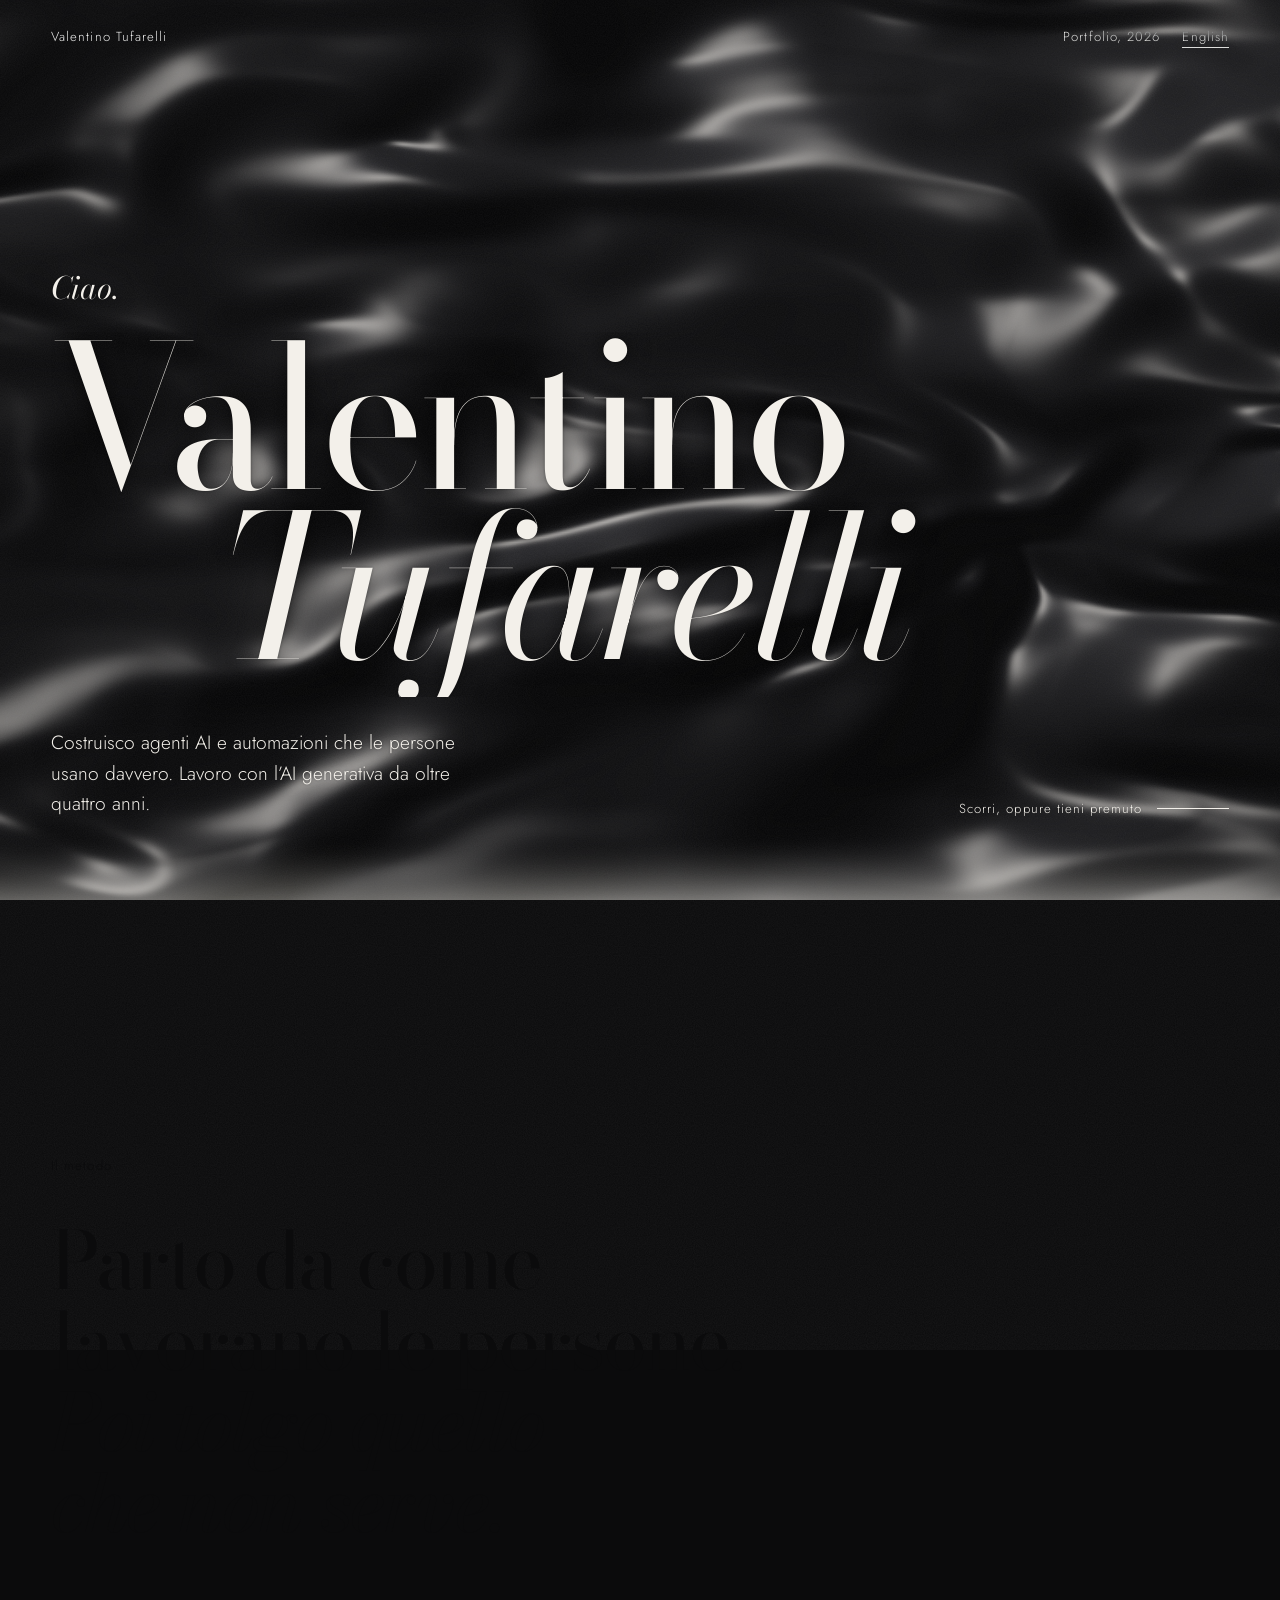
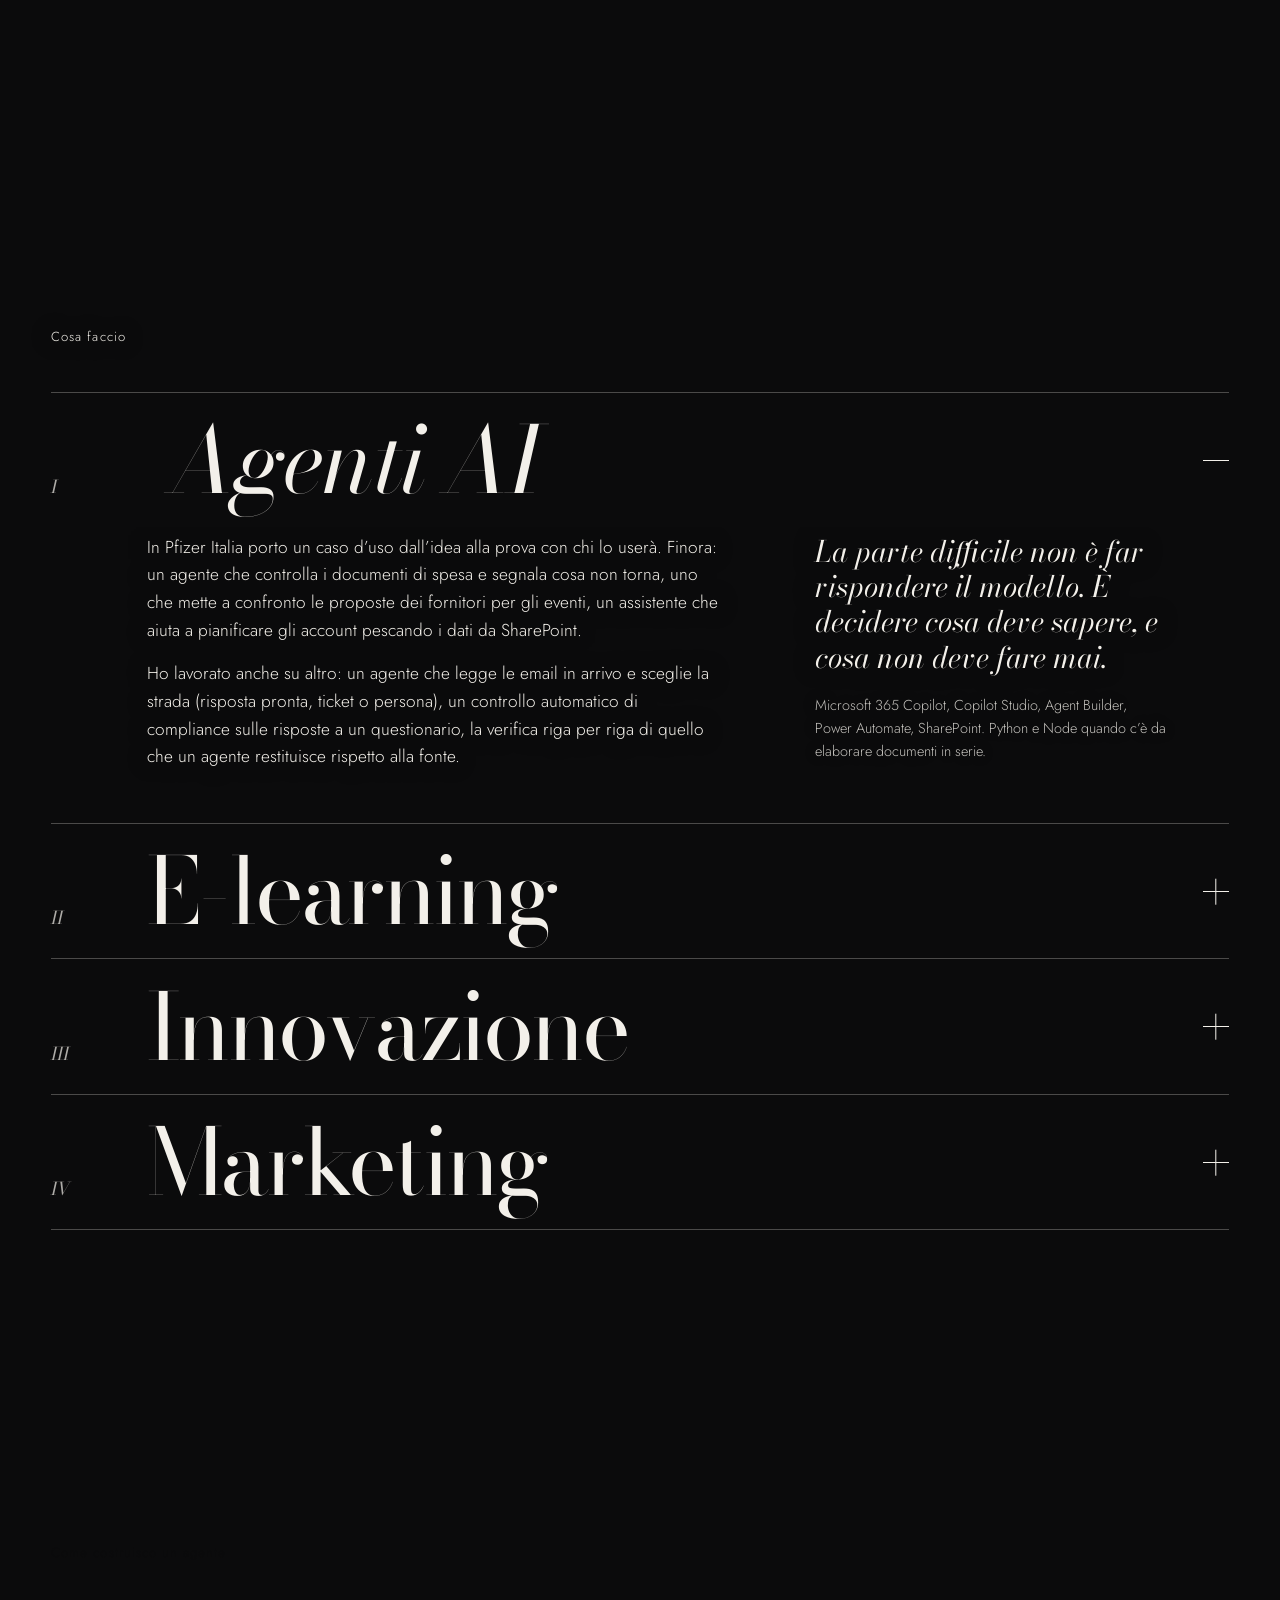
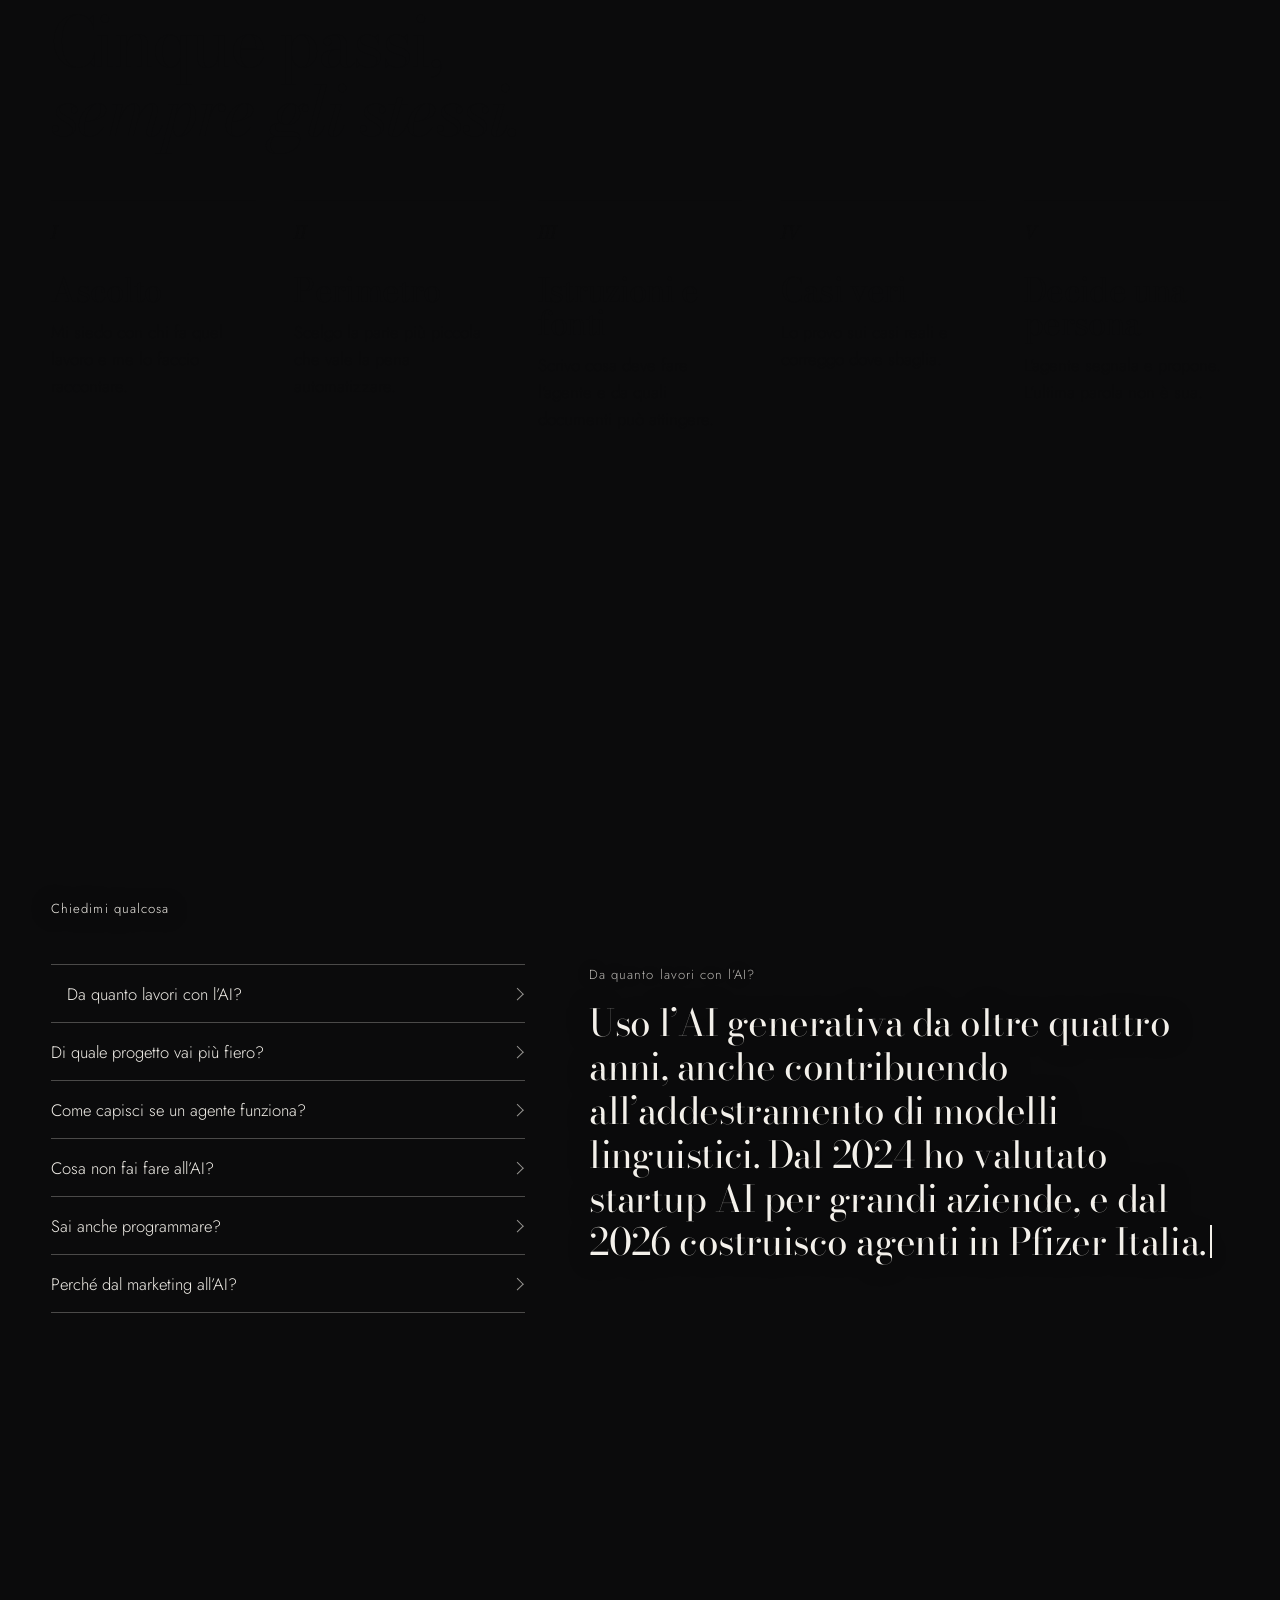
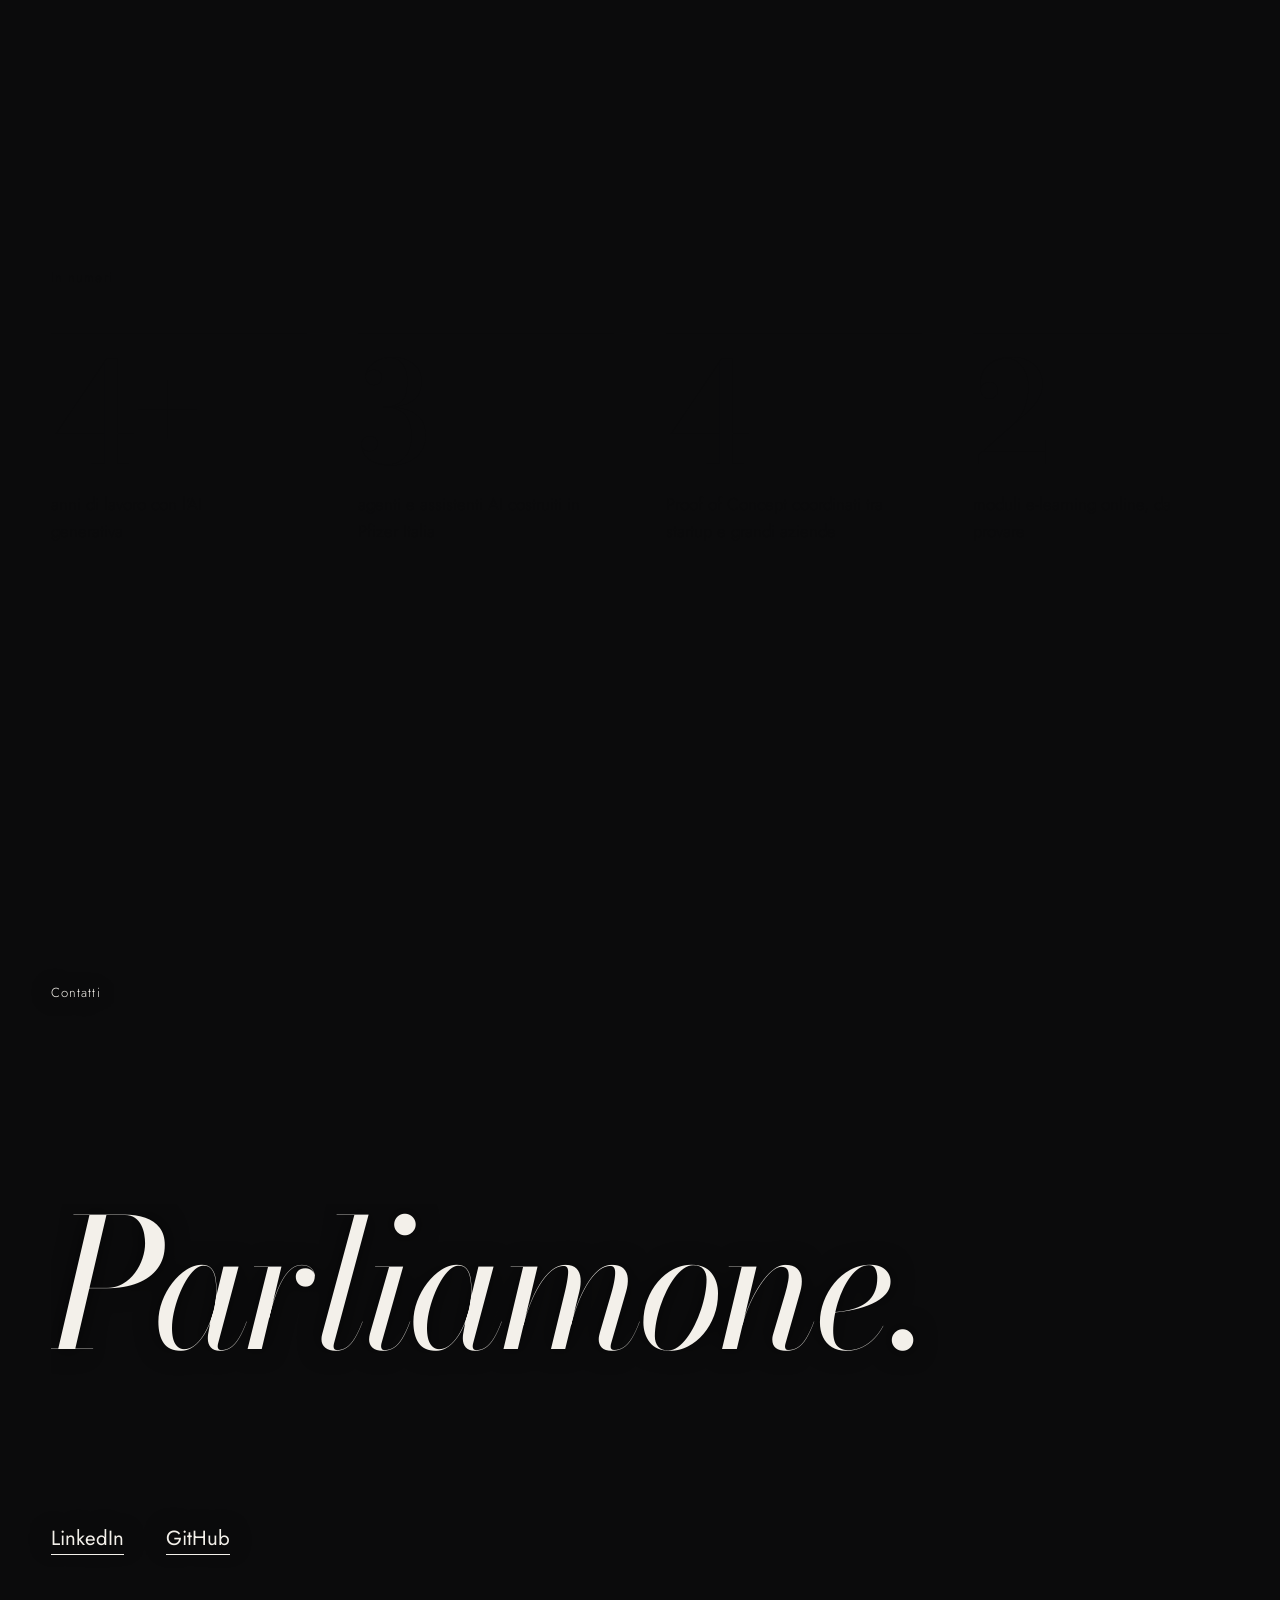
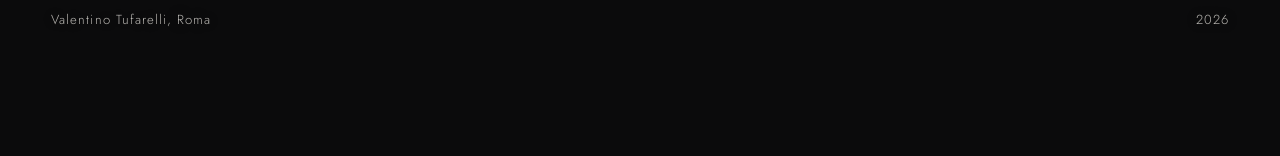
==== commit 5d0fcc33: "Update index.html" ====
--- a/index.html
+++ b/index.html
@@ -1,390 +1,381 @@
 <!doctype html>
-<html lang="en">
+<html lang="it">
 <head>
 <meta charset="utf-8">
 <meta name="viewport" content="width=device-width, initial-scale=1">
-<title>tufawayz/portfolio: Valentino Tufarelli, AI agents and automation</title>
-<meta name="description" content="Valentino Tufarelli builds AI agents and automations on Microsoft Copilot Studio and Power Platform. Case studies, method, demos.">
+<title>Valentino Tufarelli</title>
+<meta name="description" content="Valentino Tufarelli costruisce agenti AI e automazioni, e progetta esperienze che le persone usano davvero.">
+<link rel="preconnect" href="https://fonts.googleapis.com">
+<link rel="preconnect" href="https://fonts.gstatic.com" crossorigin>
+<link href="https://fonts.googleapis.com/css2?family=Bodoni+Moda:ital,opsz,wght@0,6..96,400;0,6..96,500;1,6..96,400&family=Jost:wght@300;400;500&display=swap" rel="stylesheet">
 <style>
-:root{color-scheme:dark;--bg:#0d1117;--bg2:#161b22;--bg3:#010409;--bd:#30363d;--fg:#e6edf3;--mu:#8b949e;--link:#58a6ff;--green:#3fb950;--btn:#238636;--purple:#a371f7;--yellow:#d29922;--blue:#1f6feb;--red:#f78166;--chip:rgba(56,139,253,.15);--k:#7ee787;--s:#a5d6ff;--c:#8b949e;--cell:#161b22;--study:#484f58}
-@media (prefers-color-scheme:light){:root{color-scheme:light;--bg:#fff;--bg2:#f6f8fa;--bg3:#f6f8fa;--bd:#d0d7de;--fg:#1f2328;--mu:#656d76;--link:#0969da;--green:#1a7f37;--btn:#1f883d;--purple:#8250df;--yellow:#9a6700;--blue:#0969da;--red:#fd8c73;--chip:#ddf4ff;--k:#116329;--s:#0a3069;--c:#6e7781;--cell:#ebedf0;--study:#afb8c1}}
+:root{--ink:#0B0B0C;--bone:#F3F0EA;--serif:"Bodoni Moda","Didot","Bodoni MT","Cardo","Crimson Text",Georgia,serif;--sans:"Jost","DM Sans","Helvetica Neue",Arial,sans-serif;--ease:cubic-bezier(.19,1,.22,1)}
 *,*::before,*::after{box-sizing:border-box}
-body{margin:0;background:var(--bg);color:var(--fg);font:14px/1.5 -apple-system,BlinkMacSystemFont,"Segoe UI","Noto Sans",Helvetica,Arial,sans-serif}
-.mono,pre,code,kbd{font-family:ui-monospace,SFMono-Regular,"SF Mono",Menlo,Consolas,"Liberation Mono",monospace}
-a{color:var(--link);text-decoration:none}a:hover{text-decoration:underline}
-button{font:inherit;color:inherit;cursor:pointer}
-:focus-visible{outline:2px solid var(--link);outline-offset:2px}
-h1,h2,h3,p{margin:0}
-.mu{color:var(--mu)}
-.top{background:var(--bg3);border-bottom:1px solid var(--bd)}
-.bar{max-width:1280px;margin:0 auto;padding:14px 24px 0;display:flex;align-items:center;gap:10px;flex-wrap:wrap}
-.av{width:32px;height:32px;border-radius:50%;background:var(--fg);color:var(--bg);display:grid;place-items:center;font-weight:700;font-size:12px;flex:none}
-.crumb{font-size:18px}.crumb b{font-weight:600}
-.pill{border:1px solid var(--bd);border-radius:2em;padding:0 7px;font-size:12px;color:var(--mu);font-weight:500;white-space:nowrap}
-.pill.ok{color:var(--green);border-color:var(--green)}
-.sp{flex:1}
-.btn{background:var(--btn);color:#fff;border:1px solid rgba(240,246,252,.1);border-radius:6px;padding:5px 14px;font-weight:600;display:inline-block}
-.btn:hover{text-decoration:none;filter:brightness(1.1)}
-.btn2{background:var(--bg2);border:1px solid var(--bd);border-radius:6px;padding:5px 14px;color:var(--fg);font-weight:500;display:inline-block}
-.btn2:hover{text-decoration:none;border-color:var(--mu)}
-.tabs{max-width:1280px;margin:0 auto;padding:8px 24px 0;display:flex;gap:4px;overflow-x:auto}
-.tab{padding:8px 12px 10px;border:0;background:none;border-bottom:2px solid transparent;white-space:nowrap;border-radius:6px 6px 0 0}
-.tab:hover{background:var(--bg2)}
-.tab[aria-selected="true"]{border-color:var(--red);font-weight:600}
-.cnt{background:var(--bd);border-radius:2em;padding:0 6px;font-size:12px;margin-left:6px;font-weight:500}
-main{max-width:1280px;margin:0 auto;padding:24px}
-.view[hidden]{display:none}
-.grid{display:grid;gap:24px}.grid>*{min-width:0}
-@media (min-width:900px){.grid{grid-template-columns:minmax(0,1fr) 296px}}
-.box{border:1px solid var(--bd);border-radius:6px;background:var(--bg)}
-.boxhead{background:var(--bg2);border-bottom:1px solid var(--bd);border-radius:6px 6px 0 0;padding:10px 16px;font-size:13px}
-.files{margin-bottom:16px}
-.row{display:grid;grid-template-columns:minmax(120px,220px) 1fr auto;gap:12px;padding:8px 16px;border-top:1px solid var(--bd);font-size:14px;width:100%;text-align:left;background:none;border-left:0;border-right:0;border-bottom:0;align-items:center}
-button.row:hover{background:var(--bg2)}
-.row .nm{display:flex;align-items:center;gap:8px;min-width:0}
-.row .ds{color:var(--mu);overflow:hidden;text-overflow:ellipsis;white-space:nowrap}
-.row .dt{color:var(--mu);white-space:nowrap}
-.ic{width:16px;height:16px;flex:none}
-.fo{fill:#54aeff}.fi{fill:none;stroke:var(--mu);stroke-width:1.3}
-@media (max-width:640px){.row{grid-template-columns:1fr auto}.row .ds{display:none}}
-.md{padding:24px 32px 32px}
-@media (max-width:640px){.md{padding:18px}}
-.md h1{font-size:28px;font-weight:600;padding-bottom:.3em;border-bottom:1px solid var(--bd);margin-bottom:16px;display:flex;align-items:center;gap:10px;flex-wrap:wrap}
-.md h2{font-size:20px;font-weight:600;padding-bottom:.3em;border-bottom:1px solid var(--bd);margin:26px 0 14px}
-.md p{margin-bottom:14px;font-size:16px;max-width:76ch}
-.md ol,.md ul{margin:0 0 14px;padding-left:1.6em;font-size:16px;max-width:76ch}
-.md li{margin-bottom:6px}
-.md code{background:var(--bg2);border-radius:6px;padding:.15em .4em;font-size:85%}
-pre{margin:0 0 16px;background:var(--bg2);border-radius:6px;padding:16px;font-size:13px;line-height:1.55;overflow-x:auto}
-.k{color:var(--k)}.s{color:var(--s)}.c{color:var(--c)}
-.badge{display:inline-flex;font-size:11px;border-radius:3px;overflow:hidden;margin:0 6px 6px 0;font-weight:600}.badge b{background:#555;color:#fff;padding:3px 6px;font-weight:600}.badge i{font-style:normal;padding:3px 6px;color:#fff}
-.chip{background:var(--chip);color:var(--link);border-radius:2em;padding:2px 10px;font-size:12px;font-weight:500;display:inline-block;margin:0 4px 6px 0}
-.side h3{font-size:16px;font-weight:600;margin-bottom:10px}
-.side section{padding:0 0 16px;margin-bottom:16px;border-bottom:1px solid var(--bd)}
-.side section:last-child{border:0}
-.langbar{display:flex;height:8px;border-radius:6px;overflow:hidden;margin:10px 0}
-.dot{display:inline-block;width:10px;height:10px;border-radius:50%;margin-right:6px}
-.legend{font-size:12px;line-height:2;color:var(--mu)}
-.cards{display:grid;gap:16px;grid-template-columns:repeat(auto-fill,minmax(300px,1fr))}
-.card{padding:16px;display:flex;flex-direction:column;gap:8px;text-align:left;background:var(--bg);border:1px solid var(--bd);border-radius:6px;min-height:150px}
-button.card:hover{border-color:var(--mu)}
-.card .t{display:flex;align-items:center;gap:8px;flex-wrap:wrap}.card .t b{color:var(--link);font-size:15px;font-weight:600}
-.card p{color:var(--mu);font-size:13px;flex:1}
-.card .f{font-size:12px;color:var(--mu);display:flex;gap:14px;flex-wrap:wrap}
-.md .flow{display:flex;flex-wrap:wrap;gap:8px;align-items:stretch;margin:0 0 16px;padding:0;list-style:none;max-width:none}
-.md .flow li{border:1px solid var(--bd);border-radius:6px;padding:10px 12px;background:var(--bg2);font-size:13px;max-width:210px;position:relative;margin:0 14px 0 0}
-.flow li:not(:last-child)::after{content:"";position:absolute;right:-17px;top:50%;width:8px;height:8px;border-top:2px solid var(--mu);border-right:2px solid var(--mu);transform:translateY(-50%) rotate(45deg)}
-.tbl{width:100%;border-collapse:collapse;font-size:14px;margin-bottom:16px;display:block;overflow-x:auto}
-.tbl th,.tbl td{border:1px solid var(--bd);padding:7px 13px;text-align:left}.tbl th{background:var(--bg2);font-weight:600}
-.back{background:none;border:0;color:var(--link);padding:0;margin-bottom:14px}
-/* career */
-.heat{display:grid;grid-template-columns:auto repeat(12,minmax(14px,1fr));gap:4px;font-size:11px;color:var(--mu);max-width:520px;align-items:center}
-.heat i{aspect-ratio:1;border-radius:3px;background:var(--cell);display:block}
-.log{font-size:13px;line-height:1.7;white-space:pre-wrap}
-.log .h{color:var(--yellow)}.log .d{color:var(--mu)}
-/* terminal */
-.term{background:var(--bg3);border:1px solid var(--bd);border-radius:6px;overflow:hidden}
-.termbar{background:var(--bg2);border-bottom:1px solid var(--bd);padding:8px 14px;font-size:12px;color:var(--mu);display:flex;gap:8px;align-items:center}
-.termbar i{width:11px;height:11px;border-radius:50%;background:var(--bd);display:block}
-#out{padding:16px 18px 4px;font-size:13.5px;line-height:1.65;height:min(52vh,430px);overflow:auto;white-space:pre-wrap;word-break:break-word}
-#out .p{color:var(--green)}#out .h{color:var(--link)}#out .y{color:var(--yellow)}#out .d{color:var(--mu)}
-.inp{display:flex;gap:8px;padding:4px 18px 14px;font-size:13.5px;align-items:center}
-.inp label{color:var(--green);white-space:nowrap}
-.inp input{flex:1;background:none;border:0;color:var(--fg);font:inherit;font-family:ui-monospace,SFMono-Regular,Menlo,Consolas,monospace;outline:none;min-width:0}
-.cmds{border-top:1px solid var(--bd);padding:10px 14px;display:flex;gap:8px;flex-wrap:wrap}
-.cmd{border:1px solid var(--bd);border-radius:6px;padding:3px 10px;background:var(--bg2);font-size:12.5px}
-.cmd:hover{border-color:var(--mu)}
-/* demo player */
-#player{position:fixed;inset:0;z-index:50;display:none;background:rgba(1,4,9,.92);padding:56px 3vw 3vh}
+html{background:var(--ink)}
+body{margin:0;font-family:var(--sans);font-weight:300;font-size:1.0625rem;line-height:1.6;color:var(--bone);overflow-x:hidden;-webkit-font-smoothing:antialiased}
+a{color:inherit}
+button{font:inherit;color:inherit;background:none;border:0;padding:0;cursor:pointer}
+:focus-visible{outline:1px solid currentColor;outline-offset:6px}
+::selection{background:var(--bone);color:var(--ink)}
+
+#silk{position:fixed;inset:0;width:100%;height:100%;z-index:0;display:block}
+.grain{position:fixed;inset:-50%;z-index:1;pointer-events:none;opacity:.07;background-image:url("data:image/svg+xml,%3Csvg xmlns='http://www.w3.org/2000/svg' width='220' height='220'%3E%3Cfilter id='n'%3E%3CfeTurbulence type='fractalNoise' baseFrequency='.9' numOctaves='2' stitchTiles='stitch'/%3E%3CfeColorMatrix values='0 0 0 0 .5 0 0 0 0 .5 0 0 0 0 .5 0 0 0 1 0'/%3E%3C/filter%3E%3Crect width='100%25' height='100%25' filter='url(%23n)'/%3E%3C/svg%3E")}
+
+.bar{position:fixed;top:0;left:0;right:0;z-index:5;display:flex;justify-content:space-between;padding:1.6rem clamp(1.3rem,4vw,3.5rem);font-size:.82rem;letter-spacing:.08em;color:#fff;mix-blend-mode:difference;pointer-events:none}
+.bar a{pointer-events:auto;margin-left:1.4rem;text-decoration:none;border-bottom:1px solid currentColor;padding-bottom:.1rem}
+main{position:relative;z-index:2}
+section{position:relative;min-height:100vh;min-height:100svh;padding:clamp(6rem,14vh,10rem) clamp(1.3rem,4vw,3.5rem);display:flex;flex-direction:column;justify-content:center}
+.light{color:var(--ink)}
+.dark{text-shadow:0 0 22px rgba(0,0,0,.6),0 0 3px rgba(0,0,0,.35)}
+.nogl .light{background:var(--bone)}.nogl .dark{background:var(--ink)}
+
+/* comparsa del testo, riga per riga */
+.line{display:block;overflow:hidden;padding-bottom:.12em;margin-bottom:-.12em}
+.line>span{display:block;transform:translateY(112%);transition:transform 1.5s var(--ease)}
+.in .line>span{transform:none}
+.line:nth-child(2)>span{transition-delay:.12s}.line:nth-child(3)>span{transition-delay:.24s}.line:nth-child(4)>span{transition-delay:.36s}
+.fade{opacity:0;transform:translateY(14px);transition:opacity 1.4s var(--ease) .35s,transform 1.4s var(--ease) .35s}
+.in .fade{opacity:1;transform:none}
+
+/* ingresso */
+.hero{justify-content:flex-end;padding-bottom:clamp(3rem,9vh,6rem)}
+.hello{font-family:var(--serif);font-style:italic;font-size:clamp(1.3rem,2.4vw,2rem);margin:0 0 1.2rem}
+h1{font-family:var(--serif);font-weight:400;font-size:clamp(3.6rem,15.5vw,16.5rem);line-height:.86;letter-spacing:-.035em;margin:0}
+h1 .line:nth-child(2){padding-left:clamp(1.5rem,13vw,15rem)}
+h1 em{font-style:italic;font-weight:400}
+.foot{display:flex;justify-content:space-between;align-items:flex-end;gap:2rem;margin-top:clamp(2rem,6vh,4rem)}
+.lede{max-width:27rem;margin:0;font-size:clamp(1.05rem,1.5vw,1.25rem)}
+@media (max-width:40rem){.foot{flex-direction:column;align-items:flex-start;gap:1.4rem}}
+.cue{font-size:.82rem;letter-spacing:.08em;display:flex;align-items:center;gap:.9rem;white-space:nowrap;text-align:right}
+.cue::after{content:"";width:4.5rem;height:1px;background:currentColor;transform-origin:left;animation:draw 2.6s var(--ease) infinite}
+@keyframes draw{0%{transform:scaleX(0)}55%{transform:scaleX(1)}100%{transform:scaleX(1);opacity:0}}
+
+/* frase */
+.say{font-family:var(--serif);font-weight:400;font-size:clamp(2.1rem,6.2vw,6.4rem);line-height:1.02;letter-spacing:-.025em;margin:0;max-width:17ch}
+.say em{font-style:italic}
+.tagline{font-size:.82rem;letter-spacing:.08em;margin:0 0 clamp(1.5rem,5vh,3.5rem)}
+
+/* capitoli che si aprono */
+.chapters{list-style:none;margin:0;padding:0;border-top:1px solid rgba(243,240,234,.28)}
+.chapters>li{border-bottom:1px solid rgba(243,240,234,.28)}
+.head{width:100%;display:grid;grid-template-columns:3.2rem 1fr auto;gap:0 1rem;align-items:baseline;padding:clamp(1rem,2.6vh,1.8rem) 0;text-align:left}
+@media (min-width:56rem){.head{grid-template-columns:5rem 1fr auto}}
+.head .n{font-family:var(--serif);font-style:italic;font-size:1.1rem;opacity:.7}
+.head h2{font-family:var(--serif);font-weight:400;font-size:clamp(2.4rem,7.2vw,6.8rem);line-height:.95;letter-spacing:-.03em;margin:0;transition:transform 1s var(--ease)}
+.head:hover h2,.open .head h2{transform:translateX(clamp(.4rem,1.6vw,1.6rem));font-style:italic}
+.head .pm{position:relative;width:1.6rem;height:1.6rem;align-self:center}
+.head .pm::before,.head .pm::after{content:"";position:absolute;left:0;right:0;top:50%;height:1px;background:currentColor;transition:transform .8s var(--ease)}
+.head .pm::after{transform:rotate(90deg)}
+.open .head .pm::after{transform:rotate(0deg)}
+.story{display:grid;grid-template-rows:0fr;transition:grid-template-rows 1s var(--ease)}
+.open .story{grid-template-rows:1fr}
+.story>div{overflow:hidden}
+.story .cols{display:grid;gap:1.2rem 3rem;padding:.4rem 0 clamp(1.6rem,4vh,2.8rem) 4.2rem;opacity:0;transition:opacity 1s var(--ease) .2s}
+.open .story .cols{opacity:1}
+@media (min-width:56rem){.story .cols{grid-template-columns:minmax(0,1.5fr) minmax(0,1fr);padding-left:6rem}}
+@media (max-width:40rem){.story .cols{padding-left:0}}
+.story p{margin:0 0 1rem;max-width:36rem;font-size:clamp(1.02rem,1.35vw,1.2rem)}
+.story .pull{font-family:var(--serif);font-style:italic;font-size:clamp(1.4rem,2.3vw,2rem);line-height:1.2;max-width:22rem;margin:0 0 1.2rem}
+.story .tools{font-size:.9rem;opacity:.8;max-width:22rem}
+.try{display:flex;flex-wrap:wrap;gap:.5rem 1.8rem;margin:0 0 1.2rem}
+.link{position:relative;padding-bottom:.15rem;font-weight:400}
+.link::after{content:"";position:absolute;left:0;right:0;bottom:0;height:1px;background:currentColor;transform-origin:right;transition:transform .8s var(--ease)}
+.link:hover::after{transform:scaleX(0)}
+
+/* cinque passi */
+.steps{list-style:none;margin:0;padding:0;display:grid;gap:0 clamp(1.2rem,3vw,3rem)}
+@media (min-width:56rem){.steps{grid-template-columns:repeat(5,1fr)}}
+.steps li{border-top:1px solid rgba(11,11,12,.3);padding:1.1rem 0 clamp(1.4rem,4vh,2.4rem)}
+.steps .n{font-family:var(--serif);font-style:italic;font-size:1.1rem;opacity:.7;display:block;margin-bottom:clamp(.6rem,3vh,2.4rem)}
+.steps h3{font-family:var(--serif);font-weight:400;font-size:clamp(1.7rem,2.6vw,2.5rem);line-height:1;letter-spacing:-.02em;margin:0 0 .7rem}
+.steps p{margin:0;max-width:17rem}
+.title{font-family:var(--serif);font-weight:400;font-size:clamp(2.1rem,5.4vw,5.2rem);line-height:1;letter-spacing:-.025em;margin:0 0 clamp(2rem,6vh,4rem);max-width:16ch}
+.title em{font-style:italic}
+
+/* chiedimi qualcosa */
+.ask{display:grid;gap:clamp(2rem,5vh,3rem) 4rem}
+@media (min-width:56rem){.ask{grid-template-columns:minmax(0,1fr) minmax(0,1.35fr);align-items:start}}
+.qs{list-style:none;margin:0;padding:0;border-top:1px solid rgba(243,240,234,.28)}
+.qs button{width:100%;text-align:left;padding:.95rem 2rem .95rem 0;border-bottom:1px solid rgba(243,240,234,.28);position:relative;font-size:clamp(1.02rem,1.3vw,1.15rem);transition:padding 1s var(--ease),opacity .6s}
+.qs button::after{content:"";position:absolute;right:.2rem;top:50%;width:.55rem;height:.55rem;border-top:1px solid currentColor;border-right:1px solid currentColor;transform:translateY(-50%) rotate(45deg);opacity:.6}
+.qs button:hover,.qs button[aria-pressed="true"]{padding-left:1rem}
+.qs button.seen{opacity:.55}.qs button[aria-pressed="true"]{opacity:1}
+.answer{min-height:15rem}
+.answer .q{font-size:.82rem;letter-spacing:.08em;margin:0 0 1rem;opacity:.75;min-height:1.3em}
+.answer .a{font-family:var(--serif);font-weight:400;font-size:clamp(1.5rem,2.9vw,2.7rem);line-height:1.18;letter-spacing:-.015em;margin:0}
+.answer .a::after{content:"";display:inline-block;width:.06em;height:.9em;background:currentColor;margin-left:.12em;vertical-align:-.08em;animation:blink 1s steps(1) infinite}
+@keyframes blink{50%{opacity:0}}
+
+/* numeri */
+.figs{display:grid;grid-template-columns:repeat(2,1fr);gap:clamp(2rem,6vh,4rem) clamp(1.5rem,4vw,4rem);margin:0}
+@media (min-width:56rem){.figs{grid-template-columns:repeat(4,1fr)}}
+.figs div{border-top:1px solid rgba(11,11,12,.3);padding-top:1rem}
+.figs dt{font-family:var(--serif);font-weight:400;font-size:clamp(4.2rem,11vw,10.5rem);line-height:.9;letter-spacing:-.04em}
+.figs dd{margin:.9rem 0 0;max-width:14rem}
+
+/* chiusura */
+.end{justify-content:space-between}
+.end .big{font-family:var(--serif);font-style:italic;font-weight:400;font-size:clamp(3.4rem,14vw,15rem);line-height:.9;letter-spacing:-.035em;margin:auto 0}
+.end ul{list-style:none;display:flex;flex-wrap:wrap;gap:.6rem 2.6rem;margin:0;padding:0;font-size:clamp(1.05rem,1.6vw,1.3rem)}
+.end ul a{text-decoration:none}
+.sign{display:flex;justify-content:space-between;gap:1rem;font-size:.82rem;letter-spacing:.08em;margin-top:clamp(2rem,6vh,4rem);opacity:.75}
+
+/* cursore */
+.dot{position:fixed;left:0;top:0;width:12px;height:12px;margin:-6px 0 0 -6px;border-radius:50%;background:#fff;mix-blend-mode:difference;pointer-events:none;z-index:70;transition:width .5s var(--ease),height .5s var(--ease),margin .5s var(--ease);display:none}
+.dot.on{display:block}.dot.big{width:64px;height:64px;margin:-32px 0 0 -32px}
+
+/* lettore dei moduli */
+#player{position:fixed;inset:0;z-index:60;display:none;background:rgba(6,6,7,.96);padding:4.4rem 3vw 3vh}
 #player.open{display:block}
-#player iframe{width:100%;height:100%;border:1px solid var(--bd);border-radius:6px;background:#fff}
-#close{position:absolute;top:14px;right:3vw}
-footer{max-width:1280px;margin:0 auto;padding:24px;color:var(--mu);font-size:12px;border-top:1px solid var(--bd)}
+#player iframe{width:100%;height:100%;border:0;background:#fff}
+#close{position:absolute;top:1.3rem;right:3vw;color:var(--bone);font-size:.82rem;letter-spacing:.08em}
+
+@media (prefers-reduced-motion:reduce){.line>span,.fade{transition:none;transform:none;opacity:1}.cue::after,.answer .a::after{animation:none}.story,.story .cols{transition:none}}
 </style>
 </head>
 <body>
-<header class="top">
-  <div class="bar">
-    <div class="av" aria-hidden="true">VT</div>
-    <div class="crumb"><a href="https://github.com/tufawayz">tufawayz</a> <span class="mu">/</span> <b>portfolio</b></div>
-    <span class="pill">Public</span>
-    <span class="sp"></span>
-    <a class="btn2" href="https://www.linkedin.com/in/valentinotufarelli">LinkedIn</a>
-    <a class="btn" href="https://www.linkedin.com/in/valentinotufarelli">Open to AI engineer roles</a>
-  </div>
-  <nav class="tabs" role="tablist" aria-label="Sections">
-    <button class="tab" role="tab" data-v="readme">README</button>
-    <button class="tab" role="tab" data-v="agents">Agents<span class="cnt">6</span></button>
-    <button class="tab" role="tab" data-v="elearning">E-learning<span class="cnt">2</span></button>
-    <button class="tab" role="tab" data-v="innovation">Innovation<span class="cnt">4</span></button>
-    <button class="tab" role="tab" data-v="career">Career</button>
-    <button class="tab" role="tab" data-v="terminal">Terminal</button>
-  </nav>
-</header>
+<canvas id="silk" aria-hidden="true"></canvas>
+<div class="grain" aria-hidden="true"></div>
+<div class="bar"><span>Valentino Tufarelli</span><span>Portfolio, 2026<a class="lang" href="en/" lang="en">English</a></span></div>
 
 <main>
-  <!-- README -->
-  <div class="view" id="v-readme">
-    <div class="grid">
-      <div>
-        <div class="box files">
-          <div class="boxhead"><b>tufawayz</b> <span class="mu">agents: add email triage, output review</span></div>
-          <button class="row" data-go="agents"><span class="nm"><svg class="ic fo" viewBox="0 0 16 16"><path d="M1 3.5A1.5 1.5 0 0 1 2.5 2h3.6l1.6 1.8h5.8A1.5 1.5 0 0 1 15 5.3v7.2a1.5 1.5 0 0 1-1.5 1.5h-11A1.5 1.5 0 0 1 1 12.5z"/></svg>agents</span><span class="ds">six agents and automations, from requirement to test</span><span class="dt">2026</span></button>
-          <button class="row" data-go="elearning"><span class="nm"><svg class="ic fo" viewBox="0 0 16 16"><path d="M1 3.5A1.5 1.5 0 0 1 2.5 2h3.6l1.6 1.8h5.8A1.5 1.5 0 0 1 15 5.3v7.2a1.5 1.5 0 0 1-1.5 1.5h-11A1.5 1.5 0 0 1 1 12.5z"/></svg>elearning</span><span class="ds">two interactive modules, live demos</span><span class="dt">Nov 2026</span></button>
-          <button class="row" data-go="innovation"><span class="nm"><svg class="ic fo" viewBox="0 0 16 16"><path d="M1 3.5A1.5 1.5 0 0 1 2.5 2h3.6l1.6 1.8h5.8A1.5 1.5 0 0 1 15 5.3v7.2a1.5 1.5 0 0 1-1.5 1.5h-11A1.5 1.5 0 0 1 1 12.5z"/></svg>innovation</span><span class="ds">four Proofs of Concept with AI startups</span><span class="dt">2024-2025</span></button>
-          <button class="row" data-go="career"><span class="nm"><svg class="ic fi" viewBox="0 0 16 16"><path d="M3.5 1.5h6l3 3v10h-9z"/><path d="M9.5 1.5v3h3"/></svg>CAREER.md</span><span class="ds">2015 to today, month by month</span><span class="dt">Nov 2026</span></button>
-          <button class="row" data-go="readme"><span class="nm"><svg class="ic fi" viewBox="0 0 16 16"><path d="M3.5 1.5h6l3 3v10h-9z"/><path d="M9.5 1.5v3h3"/></svg>README.md</span><span class="ds">who I am and how I work</span><span class="dt">Nov 2026</span></button>
-        </div>
-        <div class="box">
-          <div class="boxhead mono">README.md</div>
-          <div class="md">
-            <h1>Valentino Tufarelli</h1>
-            <p><span class="badge"><b>agents</b><i style="background:#8957e5">Copilot Studio</i></span><span class="badge"><b>agents</b><i style="background:#8957e5">Agent Builder</i></span><span class="badge"><b>flows</b><i style="background:#1f6feb">Power Automate</i></span><span class="badge"><b>data</b><i style="background:#1f6feb">SharePoint</i></span><span class="badge"><b>scripting</b><i style="background:#238636">Python</i></span><span class="badge"><b>scripting</b><i style="background:#238636">Node.js</i></span></p>
-            <p>I build AI agents and automations at Pfizer Italy, in the Digital &amp; Technology team. I take a use case from the first conversation with the people who do the job to a prototype tested on real cases.</p>
-            <p>I have used generative AI for over four years. Before this I scouted AI startups and coordinated Proofs of Concept for large companies, and before that I worked in marketing and sales.</p>
-            <h2>How I build an agent</h2>
-            <ol>
-              <li><b>Requirements.</b> I sit with the people who do the job and map the process as it is.</li>
-              <li><b>Scope.</b> I pick the smallest part worth automating and define the MVP.</li>
-              <li><b>Instructions and sources.</b> I write what the agent must do and which documents it may use. Controlled sources only.</li>
-              <li><b>Real cases.</b> I run it on real cases and compare the output with the source, line by line.</li>
-              <li><b>A person decides.</b> The agent flags and suggests. It does not approve, reject or send.</li>
-            </ol>
-            <h2>What one looks like</h2>
-<pre><span class="k">agent</span>: <span class="s">expense-doc-checker</span>
-<span class="k">platform</span>: <span class="s">Microsoft 365 Copilot</span>
-<span class="k">input</span>: <span class="s">expense documentation</span>
-<span class="k">knowledge</span>: <span class="s">rules and reference cases</span>      <span class="c"># controlled sources only</span>
-<span class="k">steps</span>:
-  - <span class="s">read the document</span>
-  - <span class="s">compare with the rules</span>
-  - <span class="s">flag anomalies and missing information</span>
-<span class="k">guardrail</span>: <span class="s">the authorised operator decides</span>
-<span class="k">evaluation</span>: <span class="s">real cases, reading errors fixed one by one</span></pre>
-            <p>The agents are internal, so the code is not public. Each one is documented here as a case study: what it does, how it is built, how it was tested and where it stops. See <a href="#agents">agents</a>.</p>
-            <h2>Try it</h2>
-            <p>Two e-learning modules run in the browser under <a href="#elearning">elearning</a>. There is also a <a href="#terminal">terminal</a>, if you prefer typing.</p>
-          </div>
-        </div>
-      </div>
-      <aside class="side">
-        <section><h3>About</h3><p class="mu" style="margin-bottom:12px">AI agents and automations on Microsoft Copilot Studio and Power Platform. Rome, Italy.</p>
-          <span class="chip">ai-agents</span><span class="chip">copilot-studio</span><span class="chip">power-automate</span><span class="chip">prompt-design</span><span class="chip">evaluation</span><span class="chip">human-in-the-loop</span></section>
-        <section><h3>Stack</h3>
-          <div class="langbar" aria-hidden="true"><i style="flex:5;background:#8957e5"></i><i style="flex:3;background:#1f6feb"></i><i style="flex:2;background:#238636"></i><i style="flex:1.4;background:#d29922"></i></div>
-          <div class="legend"><span class="dot" style="background:#8957e5"></span>Copilot Studio, Agent Builder<br><span class="dot" style="background:#1f6feb"></span>Power Automate, SharePoint, Power BI<br><span class="dot" style="background:#238636"></span>Python, Node.js<br><span class="dot" style="background:#d29922"></span>Articulate Storyline</div></section>
-        <section><h3>Certification</h3><p class="mu">Microsoft Applied Skills: Build an agent in Microsoft Copilot Studio, Oct 2026.</p></section>
-        <section><h3>Contact</h3><p style="margin-bottom:10px"><a href="https://www.linkedin.com/in/valentinotufarelli">linkedin.com/in/valentinotufarelli</a></p><p><a href="https://github.com/tufawayz">github.com/tufawayz</a></p></section>
-      </aside>
+  <section class="hero dark" data-t="0">
+    <p class="hello fade">Ciao.</p>
+    <h1><span class="line"><span>Valentino</span></span><span class="line"><span><em>Tufarelli</em></span></span></h1>
+    <div class="foot fade">
+      <p class="lede">Costruisco agenti AI e automazioni che le persone usano davvero. Lavoro con l’AI generativa da oltre quattro anni.</p>
+      <span class="cue">Scorri, oppure tieni premuto</span>
     </div>
-  </div>
-
-  <!-- AGENTS -->
-  <div class="view" id="v-agents" hidden>
-    <div id="agent-list"><p class="mu" style="margin-bottom:16px;max-width:76ch">Six agents and automations I designed and built at Pfizer Italy. The code is internal, so each is marked private and described as a case study, without product names or screenshots.</p><div class="cards" id="cards"></div></div>
-    <div id="agent-detail" hidden></div>
-  </div>
-
-  <!-- E-LEARNING -->
-  <div class="view" id="v-elearning" hidden>
-    <div class="cards" style="margin-bottom:24px">
-      <div class="card"><div class="t"><b>copilot-101</b><span class="pill">Public</span><span class="pill ok">Live demo</span></div><p>Interactive module on writing effective Copilot prompts. Click-to-reveal prompt builder, drag-and-drop exercise, branching scenario with three outcomes, graded quiz, timed entrance animations. In Italian.</p><div class="f"><span><span class="dot" style="background:#d29922"></span>Articulate Storyline 3</span></div><div><button class="btn" data-play="../copilot/" data-title="Copilot 101 module">Run demo</button> <a class="btn2" href="../copilot/" target="_blank" rel="noopener">Open in new tab</a></div></div>
-      <div class="card"><div class="t"><b>first-week-onboarding</b><span class="pill">Public</span><span class="pill ok">Live demo</span></div><p>Onboarding module with a free-navigation menu, hidden tips to uncover, a matching exercise and a checklist. Same triggers and states, different visual language. In Italian.</p><div class="f"><span><span class="dot" style="background:#d29922"></span>Articulate Storyline 3</span></div><div><button class="btn" data-play="../onboarding/" data-title="First week onboarding module">Run demo</button> <a class="btn2" href="../onboarding/" target="_blank" rel="noopener">Open in new tab</a></div></div>
+  </section>
+
+  <section class="light" data-t="1">
+    <p class="tagline fade">Il metodo</p>
+    <p class="say"><span class="line"><span>Parto da come</span></span><span class="line"><span>lavorano le persone.</span></span><span class="line"><span><em>Poi tolgo quello</em></span></span><span class="line"><span><em>che non serve.</em></span></span></p>
+  </section>
+
+  <section class="dark" data-t="0">
+    <p class="tagline fade">Cosa faccio</p>
+    <ol class="chapters fade">
+      <li class="open">
+        <button class="head" type="button" aria-expanded="true"><span class="n">I</span><h2>Agenti AI</h2><span class="pm" aria-hidden="true"></span></button>
+        <div class="story"><div><div class="cols">
+          <div>
+            <p>In Pfizer Italia porto un caso d’uso dall’idea alla prova con chi lo userà. Finora: un agente che controlla i documenti di spesa e segnala cosa non torna, uno che mette a confronto le proposte dei fornitori per gli eventi, un assistente che aiuta a pianificare gli account pescando i dati da SharePoint.</p>
+            <p>Ho lavorato anche su altro: un agente che legge le email in arrivo e sceglie la strada (risposta pronta, ticket o persona), un controllo automatico di compliance sulle risposte a un questionario, la verifica riga per riga di quello che un agente restituisce rispetto alla fonte.</p>
+          </div>
+          <div>
+            <p class="pull">La parte difficile non è far rispondere il modello. È decidere cosa deve sapere, e cosa non deve fare mai.</p>
+            <p class="tools">Microsoft 365 Copilot, Copilot Studio, Agent Builder, Power Automate, SharePoint. Python e Node quando c’è da elaborare documenti in serie.</p>
+          </div>
+        </div></div></div>
+      </li>
+      <li>
+        <button class="head" type="button" aria-expanded="false"><span class="n">II</span><h2>E-learning</h2><span class="pm" aria-hidden="true"></span></button>
+        <div class="story"><div><div class="cols">
+          <div>
+            <p>Ho tenuto con due colleghi la formazione su Copilot per la field force: le demo e gli esercizi dal vivo erano miei. Da lì ho costruito due moduli in Articulate Storyline, che puoi provare adesso.</p>
+            <p>Prima ancora ho curato la versione italiana di un corso sui fondamenti dell’AI. Le correzioni ai sottotitoli le ho riscritte in tre formati diversi, finché non sono diventate comode per chi doveva applicarle.</p>
+          </div>
+          <div>
+            <p class="pull">Un corso funziona quando lo provi con le mani.</p>
+            <p class="try"><button class="link" type="button" data-play="../copilot/" data-title="Modulo Copilot 101">Prova Copilot 101</button><button class="link" type="button" data-play="../onboarding/" data-title="Modulo La tua prima settimana">Prova La tua prima settimana</button></p>
+            <p class="tools">Articulate Storyline, formazione dal vivo, localizzazione dall’inglese.</p>
+          </div>
+        </div></div></div>
+      </li>
+      <li>
+        <button class="head" type="button" aria-expanded="false"><span class="n">III</span><h2>Innovazione</h2><span class="pm" aria-hidden="true"></span></button>
+        <div class="story"><div><div class="cols">
+          <div>
+            <p>In ELIS Innovation Hub cercavo startup AI per ENI, RFI e Italferr, e poi le accompagnavo alla prova sul campo. Ho coordinato quattro Proof of Concept: Italferr con B4Tech e con HPA, ENI con Trailslight, RFI con KOMETE.</p>
+            <p>Il mio lavoro era tenere insieme tre mondi che parlano lingue diverse: l’azienda, la startup e i tecnici. Piani, scadenze, stati di avanzamento, budget.</p>
+          </div>
+          <div>
+            <p class="pull">Una tecnologia si giudica quando incontra un processo vero, non durante la demo.</p>
+            <p class="tools">Scouting tecnologico, venture client, coordinamento di Proof of Concept, metodologie Agile.</p>
+          </div>
+        </div></div></div>
+      </li>
+      <li>
+        <button class="head" type="button" aria-expanded="false"><span class="n">IV</span><h2>Marketing</h2><span class="pm" aria-hidden="true"></span></button>
+        <div class="story"><div><div class="cols">
+          <div>
+            <p>Vengo da qui. Ho venduto per anni, in negozio e poi come agente B2B, e ho lavorato nel marketing digitale: la nuova identità di un’agenzia, siti, social, piani editoriali. All’università ho costruito strategie per marchi come Ferrarelle, Pirelli e Utravel.</p>
+            <p>Oggi mi serve ogni giorno. Fuori dall’ufficio curo anche la crescita di un’app indipendente, a budget zero.</p>
+          </div>
+          <div>
+            <p class="pull">Un agente che nessuno adotta è un progetto fallito. E far adottare qualcosa è un lavoro di vendita.</p>
+            <p class="tools">Strategia digitale, brand identity, contenuti, vendita B2B e B2C.</p>
+          </div>
+        </div></div></div>
+      </li>
+    </ol>
+  </section>
+
+  <section class="light" data-t="1">
+    <p class="tagline fade">Come costruisco un agente</p>
+    <h2 class="title"><span class="line"><span>Cinque passi,</span></span><span class="line"><span><em>sempre gli stessi.</em></span></span></h2>
+    <ol class="steps fade">
+      <li><span class="n">I</span><h3>Ascolto</h3><p>Mi siedo con chi fa quel lavoro e me lo faccio raccontare.</p></li>
+      <li><span class="n">II</span><h3>Perimetro</h3><p>Scelgo la parte più piccola che vale la pena automatizzare.</p></li>
+      <li><span class="n">III</span><h3>Istruzioni e fonti</h3><p>Scrivo cosa deve fare l’agente e da quali documenti può attingere.</p></li>
+      <li><span class="n">IV</span><h3>Casi veri</h3><p>Lo provo sui casi reali e correggo dove sbaglia.</p></li>
+      <li><span class="n">V</span><h3>Decide una persona</h3><p>L’agente segnala e propone. L’ultima parola non è sua.</p></li>
+    </ol>
+  </section>
+
+  <section class="dark" data-t="0">
+    <p class="tagline fade">Chiedimi qualcosa</p>
+    <div class="ask fade">
+      <ul class="qs" id="qs"></ul>
+      <div class="answer" aria-live="polite"><p class="q" id="aq"></p><p class="a" id="aa"></p></div>
     </div>
-    <div class="box"><div class="boxhead mono">elearning/README.md</div><div class="md">
-      <h1>Training and e-learning</h1>
-      <p>Building an agent is half of the work. The other half is getting people to use it.</p>
+  </section>
+
+  <section class="light" data-t="1">
+    <p class="tagline fade">In numeri</p>
+    <dl class="figs fade">
+      <div><dt data-n="4" data-suf="+">4+</dt><dd>anni di lavoro con l’AI generativa</dd></div>
+      <div><dt data-n="3">3</dt><dd>agenti e assistenti AI costruiti in Pfizer Italia</dd></div>
+      <div><dt data-n="4">4</dt><dd>Proof of Concept coordinati tra startup e grandi aziende</dd></div>
+      <div><dt data-n="2">2</dt><dd>moduli e-learning online, da provare</dd></div>
+    </dl>
+  </section>
+
+  <section class="end dark" data-t="0">
+    <p class="tagline fade">Contatti</p>
+    <p class="big"><span class="line"><span>Parliamone.</span></span></p>
+    <div class="fade">
       <ul>
-        <li><b>Live Copilot training for the field force.</b> Co-designed and delivered with two colleagues. I ran the live demos and the prompting exercises.</li>
-        <li><b>Two Storyline modules.</b> The first turns that live session into a self-paced module. Built with triggers, states, drag-and-drop and a graded quiz.</li>
-        <li><b>Localisation and QA.</b> Italian version of an AI fundamentals course: subtitle and text review, with corrections delivered in a format the course team could apply directly.</li>
+        <li><a class="link" href="https://www.linkedin.com/in/valentinotufarelli">LinkedIn</a></li>
+        <li><a class="link" href="https://github.com/tufawayz">GitHub</a></li>
       </ul>
-    </div></div>
-  </div>
-
-  <!-- INNOVATION -->
-  <div class="view" id="v-innovation" hidden>
-    <div class="box"><div class="boxhead mono">innovation/README.md</div><div class="md">
-      <h1>Proofs of Concept with AI startups</h1>
-      <p>Innovation Consultant at ELIS Innovation Hub, Rome, September 2024 to June 2025. I scouted and assessed AI startups for corporate partners, then coordinated the Proofs of Concept alongside the PMO.</p>
-      <table class="tbl"><thead><tr><th>Company</th><th>Startup</th><th>My part</th></tr></thead><tbody>
-        <tr><td>Italferr</td><td>B4Tech</td><td>PoC coordination: plan, timeline, deliverables, progress reports</td></tr>
-        <tr><td>Italferr</td><td>HPA</td><td>PoC coordination: plan, timeline, deliverables, progress reports</td></tr>
-        <tr><td>ENI</td><td>Trailslight</td><td>PoC coordination: plan, timeline, deliverables, progress reports</td></tr>
-        <tr><td>RFI</td><td>KOMETE</td><td>PoC coordination: plan, timeline, deliverables, progress reports</td></tr>
-      </tbody></table>
-      <h2>What I did</h2>
-      <ul>
-        <li>Technology scouting: research and assessment of AI startups against each company’s need.</li>
-        <li>Liaison between the company, the startup and the technical partners.</li>
-        <li>Progress reports, a Teams channel per PoC, budget tracking.</li>
-      </ul>
-      <h2>Why it matters for agents</h2>
-      <p>Assessing other people’s AI products taught me to look past the demo: what data it needs, where it fails, who has to operate it.</p>
-    </div></div>
-  </div>
-
-  <!-- CAREER -->
-  <div class="view" id="v-career" hidden>
-    <div class="box" style="margin-bottom:16px"><div class="boxhead">2015 to today, one square per month</div><div style="padding:18px 18px 14px">
-      <div class="heat" id="heat"></div>
-      <div class="legend" style="margin-top:12px"><span class="dot" style="background:var(--green)"></span>AI and automation <span class="dot" style="background:var(--purple);margin-left:12px"></span>Innovation <span class="dot" style="background:var(--yellow);margin-left:12px"></span>Marketing <span class="dot" style="background:var(--blue);margin-left:12px"></span>Sales <span class="dot" style="background:var(--study);margin-left:12px"></span>Study</div>
-    </div></div>
-    <div class="box"><div class="boxhead mono">git log --career</div><div style="padding:16px 18px"><div class="log mono" id="log"></div></div></div>
-  </div>
-
-  <!-- TERMINAL -->
-  <div class="view" id="v-terminal" hidden>
-    <div class="term">
-      <div class="termbar"><i></i><i></i><i></i><span class="mono" style="margin-left:8px">valentino@portfolio: ~</span></div>
-      <div id="out" class="mono" aria-live="polite"></div>
-      <div class="inp mono"><label for="cmd">valentino@portfolio:~$</label><input id="cmd" autocomplete="off" autocapitalize="off" spellcheck="false" aria-label="Command"></div>
-      <div class="cmds mono" id="cmds"></div>
+      <div class="sign"><span>Valentino Tufarelli, Roma</span><span>2026</span></div>
     </div>
-  </div>
+  </section>
 </main>
 
-<footer>Valentino Tufarelli, Rome. This page is styled after a code repository; the agents described are internal and their code is not public.</footer>
-
-<div id="player" role="dialog" aria-modal="true" aria-label="E-learning demo"><button id="close" class="btn2" type="button">Close</button><div id="frame" style="width:100%;height:100%"></div></div>
+<div class="dot" aria-hidden="true"></div>
+<div id="player" role="dialog" aria-modal="true" aria-label="Modulo e-learning"><button id="close" type="button">Chiudi</button><div id="frame" style="width:100%;height:100%"></div></div>
 
 <script>
 (function(){
-  var AG=[
-   {id:'expense-doc-checker',plat:'Microsoft 365 Copilot',col:'#3fb950',status:'Tested on real cases',
-    d:'Pre-checks expense documentation and flags anomalies and missing information before human review.',
-    does:'Reads the expense documents, compares them with the rules and reports what does not add up or is missing. It does not approve or reject anything.',
-    flow:['Expense documents','Agent: instructions + knowledge base','Flags: anomalies, missing information','Authorised operator decides'],
-    spec:[['platform','Microsoft 365 Copilot'],['input','expense documentation'],['knowledge','rules and reference cases'],['output','list of anomalies and missing information'],['guardrail','no approval, no rejection: the operator decides']],
-    ev:'Run on real cases. The failures were document-reading errors, which I corrected one by one.',
-    me:'Process analysis with the business owner, MVP scope, design of instructions and knowledge base, testing and fixes.'},
-   {id:'event-logistics-compare',plat:'Agent Builder',col:'#a371f7',status:'Tested on real cases',
-    d:'Compares supplier proposals for event logistics against economic, qualitative and operational criteria.',
-    does:'Takes proposals that arrive in different formats, brings them to a common structure and compares the alternatives on defined criteria.',
-    flow:['Supplier proposals','Normalise the information','Compare on economic, qualitative, operational criteria','Review with the business'],
-    spec:[['platform','Agent Builder'],['input','supplier proposals, mixed formats'],['criteria','economic, qualitative, operational'],['output','side-by-side comparison of alternatives'],['guardrail','the business reviews the method and the result']],
-    ev:'Tested on real cases. The evaluation method was revised with the business after the tests.',
-    me:'Definition of the criteria and of the normalisation, agent design, testing.'},
-   {id:'account-planning-assistant',plat:'Copilot Studio',col:'#a371f7',status:'Prototype',
-    d:'Conversational assistant for account planning, with data retrieved from SharePoint through Power Automate.',
-    does:'Guides the user through account planning in a conversation, keeping context across turns and pulling the information it needs from SharePoint.',
-    flow:['User question','Conversation flow in Copilot Studio','Power Automate retrieves from SharePoint','Answer; personal data entered manually only'],
-    spec:[['platform','Copilot Studio + Power Automate + SharePoint'],['input','user questions in natural language'],['retrieval','SharePoint via Power Automate flows'],['context','managed across conversation turns'],['guardrail','retrieved data kept separate from manually entered personal data']],
-    ev:'Built as a working prototype of the conversation flow and of the retrieval path.',
-    me:'Conversation design, context handling, integration flows, data separation.'},
-   {id:'email-triage-agent',plat:'Copilot Studio',col:'#a371f7',status:'Prototype',
-    d:'Reads an incoming email and proposes a route: answer from FAQ, open a ticket, or hand over to a person.',
-    does:'Analyses the request in an incoming email and proposes one of three explicit outcomes, so that routine questions do not wait in a queue.',
-    flow:['Incoming email','Analyse the request','Route: FAQ answer, ticket, or manual review','A person confirms'],
-    spec:[['platform','Copilot agent'],['input','incoming email'],['outcomes','faq_answer | open_ticket | manual_review'],['starting point','an existing email-analysis prompt, turned into an agent'],['guardrail','proposes the route; does not send on its own']],
-    ev:'Prototype built from an existing prompt, with the three outcomes made explicit.',
-    me:'Turning the prompt into an agent, defining the outcomes and the handover.'},
-   {id:'survey-compliance-check',plat:'Power Automate',col:'#1f6feb',status:'Iterated over several months',
-    d:'Automated first-pass compliance review of free-text survey responses.',
-    does:'A flow sends each response to a prompt that carries the reference material it needs, and returns a first-pass assessment for the human reviewer.',
-    flow:['Survey responses','Power Automate flow','Prompt with embedded reference material','First-pass result for the human reviewer'],
-    spec:[['platform','Power Automate + AI prompt'],['input','free-text survey responses'],['knowledge','reference material embedded in the prompt'],['output','first-pass assessment with reason'],['guardrail','a human reviewer makes the final call']],
-    ev:'Refined over several months against real responses.',
-    me:'Flow design, prompt design with embedded references, iteration on real responses.'},
-   {id:'agent-output-review',plat:'Python, Node.js',col:'#238636',status:'In use for reviews',
-    d:'Structured review of what an agent returns against its source, plus normalisation of its knowledge files.',
-    does:'Compares the agent output with the source line by line and reports the differences. Separately, rebuilds the knowledge documents in one consistent format so the agent retrieves from them reliably.',
-    flow:['Source mapping + agent output','Line-by-line comparison','Report: discrepancies, comparison table, summary','Fix knowledge files or instructions'],
-    spec:[['method','line-by-line consistency check'],['report','discrepancy list, comparison table, summary'],['knowledge','files normalised to one structure'],['tooling','Python and Node.js document pipelines'],['guardrail','nothing ships until the review is clean']],
-    ev:'This is the evaluation step itself: it is how I decide whether an agent is ready.',
-    me:'Review method, report format, document pipeline.'}
+  var reduce=window.matchMedia('(prefers-reduced-motion: reduce)').matches;
+  var sections=[].slice.call(document.querySelectorAll('section'));
+
+  /* comparsa dei testi */
+  if('IntersectionObserver' in window){
+    var io=new IntersectionObserver(function(es){es.forEach(function(e){if(e.isIntersecting){e.target.classList.add('in');io.unobserve(e.target);}});},{threshold:.25});
+    sections.forEach(function(s){io.observe(s);});
+  } else sections.forEach(function(s){s.classList.add('in');});
+
+  /* seta liquida in WebGL */
+  var cv=document.getElementById('silk'), gl=null;
+  try{gl=cv.getContext('webgl',{antialias:false,alpha:false,powerPreference:'low-power'});}catch(e){}
+  var FS='precision highp float;uniform vec2 r;uniform float t;uniform vec2 m;uniform float s;uniform float b;uniform float i0;uniform float i1;uniform float g;'+
+  'float h(vec2 p){p=fract(p*vec2(123.34,456.21));p+=dot(p,p+45.32);return fract(p.x*p.y);}'+
+  'float n(vec2 p){vec2 i=floor(p),f=fract(p);f=f*f*(3.-2.*f);return mix(mix(h(i),h(i+vec2(1.,0.)),f.x),mix(h(i+vec2(0.,1.)),h(i+vec2(1.,1.)),f.x),f.y);}'+
+  'float fbm(vec2 p){float a=.5,v=0.;for(int i=0;i<4;i++){v+=a*n(p);p=p*2.03+vec2(17.3,9.1);a*=.5;}return v;}'+
+  'float H(vec2 p,float k,vec2 pull){vec2 q=vec2(fbm(p+vec2(0.,k)),fbm(p+vec2(5.2,1.3)-k));return fbm(p+2.4*q+pull);}'+
+  'void main(){vec2 uv=(gl_FragCoord.xy-.5*r)/r.y;vec2 p=uv*vec2(.62,1.25)+vec2(.3,s*1.6);float k=t*.03;'+
+  'vec2 d=m-uv;vec2 pull=(.35+1.1*g)*d*exp(-2.5*dot(d,d));vec2 e=vec2(.014,0.);'+
+  'float h0=H(p,k,pull),hx=H(p+e.xy,k,pull),hy=H(p+e.yx,k,pull);'+
+  'vec3 nr=normalize(vec3((h0-hx)/e.x*.55,(h0-hy)/e.x*.55,1.));vec3 L=normalize(vec3(-.45,.55,.7));'+
+  'float dif=clamp(dot(nr,L),0.,1.);float sp=pow(max(dot(nr,normalize(L+vec3(0.,0.,1.))),0.),60.);float rim=pow(1.-nr.z,2.);'+
+  'vec3 dark=vec3(.016,.016,.019)+pow(dif,3.)*vec3(.15,.15,.16)+sp*vec3(.52,.51,.49)+rim*vec3(.04);'+
+  'vec3 lite=vec3(.957,.945,.922)-pow(1.-dif,1.5)*vec3(.19,.19,.20)-rim*vec3(.09)+sp*vec3(.04);'+
+  'float y=r.y-gl_FragCoord.y;float inv=mix(i0,i1,smoothstep(b-r.y*.07,b+r.y*.07,y));'+
+  'vec3 c=mix(dark,lite,inv);c*=1.-.4*dot(uv,uv)*(1.-inv*.8);gl_FragColor=vec4(c,1.);}';
+  var prog,loc={},ok=false;
+  if(gl){
+    var mk=function(type,src){var sh=gl.createShader(type);gl.shaderSource(sh,src);gl.compileShader(sh);return gl.getShaderParameter(sh,gl.COMPILE_STATUS)?sh:null;};
+    var vs=mk(gl.VERTEX_SHADER,'attribute vec2 a;void main(){gl_Position=vec4(a,0.,1.);}'), fs=mk(gl.FRAGMENT_SHADER,FS);
+    if(vs&&fs){prog=gl.createProgram();gl.attachShader(prog,vs);gl.attachShader(prog,fs);gl.linkProgram(prog);
+      if(gl.getProgramParameter(prog,gl.LINK_STATUS)){gl.useProgram(prog);
+        var buf=gl.createBuffer();gl.bindBuffer(gl.ARRAY_BUFFER,buf);gl.bufferData(gl.ARRAY_BUFFER,new Float32Array([-1,-1,1,-1,-1,1,1,1]),gl.STATIC_DRAW);
+        var a=gl.getAttribLocation(prog,'a');gl.enableVertexAttribArray(a);gl.vertexAttribPointer(a,2,gl.FLOAT,false,0,0);
+        ['r','t','m','s','b','i0','i1','g'].forEach(function(u){loc[u]=gl.getUniformLocation(prog,u);});ok=true;}}
+  }
+  if(!ok){document.documentElement.classList.add('nogl');cv.style.display='none';}
+  function size(){var sc=Math.min(.6,900/window.innerWidth);cv.width=Math.max(2,Math.round(window.innerWidth*sc));cv.height=Math.max(2,Math.round(window.innerHeight*sc));if(ok)gl.viewport(0,0,cv.width,cv.height);}
+  size();window.addEventListener('resize',size);
+
+  var mx=0,my=0,tx=0,ty=0,sc=0,tsc=0,bd=-1e5,t0=0,t1=0,start=performance.now(),prev=start,vis=true,ag=0,tag=0,tim=12;
+  window.addEventListener('pointerdown',function(){tag=1;},{passive:true});['pointerup','pointercancel','blur'].forEach(function(ev){window.addEventListener(ev,function(){tag=0;},{passive:true});});
+  document.addEventListener('visibilitychange',function(){vis=!document.hidden;});
+  /* ogni sezione ha il suo tono: la seta cambia colore lungo il confine tra due sezioni */
+  function theme(){
+    var H=window.innerHeight,found=false;
+    for(var i=0;i<sections.length;i++){var top=sections[i].getBoundingClientRect().top;
+      if(top>0&&top<=H&&i>0){bd=top;t0=+sections[i-1].getAttribute('data-t');t1=+sections[i].getAttribute('data-t');found=true;break;}}
+    if(!found){for(var j=0;j<sections.length;j++){var r=sections[j].getBoundingClientRect();if(r.top<=0&&r.bottom>0){t0=t1=+sections[j].getAttribute('data-t');}}bd=-1e5;}
+    var max=document.documentElement.scrollHeight-H;tsc=max>0?window.scrollY/max:0;
+  }
+  window.addEventListener('scroll',theme,{passive:true});window.addEventListener('resize',theme);theme();sc=tsc;
+
+  /* cursore */
+  var dot=document.querySelector('.dot'),fine=window.matchMedia('(pointer:fine)').matches,cx=-100,cy=-100,dx=-100,dy=-100;
+  window.addEventListener('pointermove',function(e){
+    tx=(e.clientX-.5*window.innerWidth)/window.innerHeight;ty=-(e.clientY-.5*window.innerHeight)/window.innerHeight;
+    if(fine&&e.pointerType!=='touch'){cx=e.clientX;cy=e.clientY;dot.classList.add('on');}
+  },{passive:true});
+  if(fine){document.querySelectorAll('a,button').forEach(function(el){
+    el.addEventListener('pointerenter',function(){dot.classList.add('big');});el.addEventListener('pointerleave',function(){dot.classList.remove('big');});});}
+
+  function frame(now){
+    var dt=Math.min(.1,(now-prev)/1000);prev=now;var k=function(rate){return 1-Math.exp(-dt*rate);};
+    if(vis){
+      mx+=(tx-mx)*k(2.5);my+=(ty-my)*k(2.5);sc+=(tsc-sc)*k(4);ag+=(tag-ag)*k(tag?2.2:1.2);if(!reduce)tim+=dt*(1+ag*9);
+      dx+=(cx-dx)*k(16);dy+=(cy-dy)*k(16);dot.style.transform='translate('+dx+'px,'+dy+'px)';
+      if(ok){var q=cv.height/window.innerHeight;
+        gl.uniform2f(loc.r,cv.width,cv.height);gl.uniform1f(loc.t,tim);gl.uniform1f(loc.g,ag);gl.uniform2f(loc.m,mx,my);gl.uniform1f(loc.s,sc);
+        gl.uniform1f(loc.b,bd*q);gl.uniform1f(loc.i0,t0);gl.uniform1f(loc.i1,t1);gl.drawArrays(gl.TRIANGLE_STRIP,0,4);}
+    }
+    requestAnimationFrame(frame);
+  }
+  requestAnimationFrame(frame);
+
+  /* capitoli che si aprono */
+  [].forEach.call(document.querySelectorAll('.chapters>li'),function(li){
+    var h=li.querySelector('.head');
+    h.addEventListener('click',function(){var o=li.classList.toggle('open');h.setAttribute('aria-expanded',o?'true':'false');setTimeout(theme,1050);});
+  });
+
+  /* chiedimi qualcosa: le risposte si scrivono da sole */
+  var QA=[
+    ['Da quanto lavori con l’AI?','Uso l’AI generativa da oltre quattro anni, anche contribuendo all’addestramento di modelli linguistici. Dal 2024 ho valutato startup AI per grandi aziende, e dal 2026 costruisco agenti in Pfizer Italia.'],
+    ['Di quale progetto vai più fiero?','Dell’agente che controlla i documenti di spesa. Nei test sui casi reali leggeva male alcuni documenti, e ho corretto gli errori uno a uno. Non decide lui: segnala cosa non torna, poi tocca a una persona.'],
+    ['Come capisci se un agente funziona?','Lo metto davanti ai casi veri e confronto quello che restituisce con la fonte, riga per riga: elenco delle differenze, tabella di confronto, sintesi. Se non regge lì, non è pronto.'],
+    ['Cosa non fai fare all’AI?','Decidere al posto delle persone. I miei agenti segnalano, confrontano, preparano una risposta. E i dati personali li inserisce solo chi li conosce: restano separati da quelli che l’agente recupera da solo.'],
+    ['Sai anche programmare?','Lavoro soprattutto con strumenti low-code: Copilot Studio, Agent Builder, Power Automate. Quando c’è da elaborare documenti in serie scrivo pipeline in Python o Node. Non sviluppo modelli da zero: li faccio lavorare bene dentro un processo.'],
+    ['Perché dal marketing all’AI?','Il marketing mi ha insegnato a partire dalle persone. L’AI mi ha dato il modo di costruire quello che a quelle persone serve. In mezzo c’è stata l’innovazione: a forza di valutare le tecnologie degli altri mi è venuta voglia di costruirle.']
   ];
-  var esc=function(s){return s.replace(/&/g,'&amp;').replace(/</g,'&lt;');};
-
-  /* agents: list and detail */
-  var cards=document.getElementById('cards'),list=document.getElementById('agent-list'),det=document.getElementById('agent-detail');
-  AG.forEach(function(a){
-    var b=document.createElement('button');b.className='card';b.type='button';
-    b.innerHTML='<span class="t"><b>'+a.id+'</b><span class="pill">Private</span></span><p>'+esc(a.d)+'</p><span class="f"><span><span class="dot" style="background:'+a.col+'"></span>'+a.plat+'</span><span>'+a.status+'</span></span>';
-    b.addEventListener('click',function(){location.hash='agents/'+a.id;});cards.appendChild(b);
+  var qs=document.getElementById('qs'),aq=document.getElementById('aq'),aa=document.getElementById('aa'),typing=null,btns=[];
+  function say(i){
+    if(typing)cancelAnimationFrame(typing);
+    btns.forEach(function(b,k){b.setAttribute('aria-pressed',k===i?'true':'false');if(k===i)b.classList.add('seen');});
+    aq.textContent=QA[i][0];var txt=QA[i][1],n=0;
+    if(reduce){aa.textContent=txt;return;}
+    aa.textContent='';var t0=performance.now();(function step(now){n=Math.min(txt.length,Math.floor((now-t0)/13));aa.textContent=txt.slice(0,n);typing=n<txt.length?requestAnimationFrame(step):null;})(t0);
+  }
+  QA.forEach(function(q,i){var li=document.createElement('li'),b=document.createElement('button');b.type='button';b.textContent=q[0];b.setAttribute('aria-pressed','false');b.addEventListener('click',function(){say(i);});li.appendChild(b);qs.appendChild(li);btns.push(b);});
+  var asked=false,askSec=qs.closest('section');
+  if('IntersectionObserver' in window){new IntersectionObserver(function(es,o){es.forEach(function(e){if(e.isIntersecting&&!asked){asked=true;setTimeout(function(){say(0);},700);o.disconnect();}});},{threshold:.4}).observe(askSec);} else say(0);
+
+  /* numeri che contano */
+  [].forEach.call(document.querySelectorAll('.figs dt'),function(dt){
+    var to=+dt.getAttribute('data-n'),suf=dt.getAttribute('data-suf')||'';
+    if(reduce||!('IntersectionObserver' in window))return;
+    dt.textContent='0'+suf;
+    new IntersectionObserver(function(es,o){es.forEach(function(e){if(!e.isIntersecting)return;o.disconnect();var v=0,id=setInterval(function(){v++;dt.textContent=v+suf;if(v>=to)clearInterval(id);},260);});},{threshold:.6}).observe(dt);
   });
-  function showAgent(id){
-    var a=AG.filter(function(x){return x.id===id;})[0];
-    if(!a){list.hidden=false;det.hidden=true;return;}
-    var w=Math.max.apply(null,a.spec.map(function(s){return s[0].length;}));
-    var spec='<span class="k">agent</span>: <span class="s">'+a.id+'</span>\n'+a.spec.map(function(s){return '<span class="k">'+s[0]+'</span>: '+new Array(w-s[0].length+1).join(' ')+'<span class="s">'+esc(s[1])+'</span>';}).join('\n');
-    det.innerHTML='<button class="back" type="button">&larr; agents</button><div class="box"><div class="boxhead mono">agents/'+a.id+'/README.md</div><div class="md">'+
-      '<h1>'+a.id+' <span class="pill">Private</span> <span class="pill ok">'+a.status+'</span></h1><p>'+esc(a.d)+'</p>'+
-      '<h2>What it does</h2><p>'+esc(a.does)+'</p>'+
-      '<h2>Flow</h2><ol class="flow">'+a.flow.map(function(f){return '<li>'+esc(f)+'</li>';}).join('')+'</ol>'+
-      '<h2>Spec</h2><pre>'+spec+'</pre>'+
-      '<h2>Evaluation</h2><p>'+esc(a.ev)+'</p>'+
-      '<h2>My part</h2><p>'+esc(a.me)+'</p>'+
-      '<p class="mu" style="font-size:13px">Internal project: no screenshots, names or data are shown here.</p></div></div>';
-    det.querySelector('.back').addEventListener('click',function(){location.hash='agents';});
-    list.hidden=true;det.hidden=false;
-  }
-
-  /* career: month grid and log */
-  var P=[['sales','2015-07','2018-10'],['study','2018-10','2021-07'],['study','2021-10','2023-11'],['mkt','2022-09','2023-04'],['mkt','2023-02','2023-08'],['sales','2023-11','2024-04'],['study','2024-04','2024-06'],['inn','2024-09','2025-06'],['study','2025-11','2026-05'],['ai','2026-06','2026-11']];
-  var COL={ai:'var(--green)',inn:'var(--purple)',mkt:'var(--yellow)',sales:'var(--blue)',study:'var(--study)'},RANK={study:1,sales:2,mkt:3,inn:4,ai:5};
-  var heat=document.getElementById('heat'),MN=['Jan','Feb','Mar','Apr','May','Jun','Jul','Aug','Sep','Oct','Nov','Dec'];
-  heat.appendChild(document.createElement('span'));
-  for(var y=2015;y<=2026;y++){var s=document.createElement('span');s.textContent="'"+String(y).slice(2);s.style.textAlign='center';heat.appendChild(s);}
-  for(var m=1;m<=12;m++){var l=document.createElement('span');l.textContent=MN[m-1];heat.appendChild(l);
-    for(y=2015;y<=2026;y++){var key=y+'-'+(m<10?'0':'')+m,best=null;P.forEach(function(p){if(key>=p[1]&&key<=p[2]&&(!best||RANK[p[0]]>RANK[best]))best=p[0];});
-      var c=document.createElement('i');if(best)c.style.background=COL[best];c.title=MN[m-1]+' '+y;heat.appendChild(c);}}
-  var LOG=[['2026-06 → now','Pfizer Italy','Digital & Technology Trainee. AI agents and assistants on the Microsoft ecosystem.'],
-    ['2025-11 → 2026-05','24ORE Business School','Postgraduate Master in Pharma, Healthcare & Biotech Management.'],
-    ['2024-09 → 2025-06','ELIS Innovation Hub','Innovation Consultant. AI startup scouting, coordination of four Proofs of Concept.'],
-    ['2023-11 → 2024-04','Philip Morris Italia','Sales Activation Specialist.'],
-    ['2023-02 → 2023-08','Does Matter Agency','Digital Marketing Strategist. Brand identity, website redesign, social channels.'],
-    ['2022-09 → 2023-04','Myriam Arte Sacra','Digital and Marketing Expert, internship.'],
-    ['2021-10 → 2023-11','LUMSA, Rome','Master’s degree in Marketing & Digital Communication.'],
-    ['2018-10 → 2021-07','University of Urbino','Bachelor’s degree in Information, Media and Advertising.'],
-    ['2015-07 → 2018-10','Telecom retail','Sales assistant, then store manager, then B2B sales agent.']];
-  document.getElementById('log').innerHTML=LOG.map(function(r){return '<span class="h">'+r[0]+'</span>  <b>'+esc(r[1])+'</b>\n<span class="d">    '+esc(r[2])+'</span>';}).join('\n\n');
-
-  /* terminal */
-  var out=document.getElementById('out'),inp=document.getElementById('cmd'),PROMPT='<span class="p">valentino@portfolio</span>:<span class="h">~</span>$ ';
-  function print(h){out.insertAdjacentHTML('beforeend',h+'\n');out.scrollTop=out.scrollHeight;}
-  var CMD={
-    help:function(){return 'Commands:\n  <span class="y">whoami</span>          who I am\n  <span class="y">ls agents</span>       list the agents\n  <span class="y">cat &lt;agent&gt;</span>     show one agent, e.g. cat expense-doc-checker\n  <span class="y">stack</span>           tools I work with\n  <span class="y">method</span>          how I build an agent\n  <span class="y">career</span>          work history\n  <span class="y">demo</span>            open the e-learning demos\n  <span class="y">contact</span>         how to reach me\n  <span class="y">clear</span>           clear the screen';},
-    whoami:function(){return 'Valentino Tufarelli, Rome.\nI build AI agents and automations on Microsoft Copilot Studio and Power Platform, at Pfizer Italy.\nOpen to AI engineer roles.';},
-    stack:function(){return '<span class="y">agents</span>      Microsoft 365 Copilot, Copilot Studio, Agent Builder\n<span class="y">flows</span>       Power Automate, SharePoint, Power Apps, Power BI\n<span class="y">scripting</span>   Python, Node.js (document pipelines)\n<span class="y">training</span>    Articulate Storyline\n<span class="d">I do not train models from scratch. I make them work inside a process.</span>';},
-    method:function(){return '1. requirements   sit with the people who do the job\n2. scope          smallest part worth automating (MVP)\n3. instructions   what the agent does, which sources it may use\n4. real cases     run it, compare output with source line by line\n5. human          the agent flags and suggests, a person decides';},
-    career:function(){return LOG.map(function(r){return '<span class="y">'+r[0]+'</span>  '+esc(r[1])+'\n<span class="d">    '+esc(r[2])+'</span>';}).join('\n');},
-    demo:function(){location.hash='elearning';return 'Opening elearning/ ...';},
-    contact:function(){return 'LinkedIn  <a href="https://www.linkedin.com/in/valentinotufarelli">linkedin.com/in/valentinotufarelli</a>\nGitHub    <a href="https://github.com/tufawayz">github.com/tufawayz</a>';},
-    clear:function(){out.innerHTML='';return null;}
-  };
-  function run(raw){
-    var c=raw.trim();print(PROMPT+esc(c));if(!c)return;
-    var low=c.toLowerCase().replace(/\s+/g,' '),r;
-    if(low==='ls'||low==='ls agents'||low==='ls agents/'){r=AG.map(function(a){return '<span class="h">'+a.id+'/</span>  <span class="d">'+a.plat+', '+a.status.toLowerCase()+'</span>';}).join('\n');}
-    else if(low.indexOf('cat ')===0||low.indexOf('open ')===0){var id=low.split(' ')[1].replace(/^agents\//,'').replace(/\/.*$/,'');var a=AG.filter(function(x){return x.id===id;})[0];
-      r=a?'<span class="y"># '+a.id+'</span>\n'+esc(a.d)+'\n<span class="d">'+a.flow.map(esc).join(' → ')+'</span>\nStatus: '+a.status+'. '+esc(a.ev):'cat: '+esc(id)+': no such agent. Try <span class="y">ls agents</span>.';}
-    else if(CMD[low]){r=CMD[low]();}
-    else r=esc(c)+': command not found. Type <span class="y">help</span>.';
-    if(r!=null)print(r);
-  }
-  inp.addEventListener('keydown',function(e){if(e.key==='Enter'){run(inp.value);inp.value='';}});
-  ['help','whoami','ls agents','cat expense-doc-checker','stack','method','career','contact'].forEach(function(c){var b=document.createElement('button');b.className='cmd';b.type='button';b.textContent=c;b.addEventListener('click',function(){run(c);inp.focus();});document.getElementById('cmds').appendChild(b);});
-  var booted=false;function boot(){if(booted)return;booted=true;print('<span class="d">Type a command or click one below. Start with help.</span>');run('whoami');}
-
-  /* routing */
-  var tabs=[].slice.call(document.querySelectorAll('.tab')),views=['readme','agents','elearning','innovation','career','terminal'];
-  function route(){
-    var h=location.hash.replace(/^#/,'')||'readme',parts=h.split('/'),v=views.indexOf(parts[0])>=0?parts[0]:'readme';
-    views.forEach(function(n){document.getElementById('v-'+n).hidden=n!==v;});
-    tabs.forEach(function(t){t.setAttribute('aria-selected',t.getAttribute('data-v')===v?'true':'false');});
-    if(v==='agents')showAgent(parts[1]);
-    if(v==='terminal')boot();
-    window.scrollTo(0,0);
-  }
-  tabs.forEach(function(t){t.addEventListener('click',function(){location.hash=t.getAttribute('data-v');});});
-  [].forEach.call(document.querySelectorAll('[data-go]'),function(b){b.addEventListener('click',function(){location.hash=b.getAttribute('data-go');});});
-  window.addEventListener('hashchange',route);route();
-
-  /* demo player */
+
+  /* lettore */
   var player=document.getElementById('player'),holder=document.getElementById('frame'),last=null;
   function closeP(){player.classList.remove('open');holder.innerHTML='';document.body.style.overflow='';if(last&&last.focus)last.focus();}
-  [].forEach.call(document.querySelectorAll('[data-play]'),function(b){b.addEventListener('click',function(){last=b;holder.innerHTML='';var f=document.createElement('iframe');f.src=b.getAttribute('data-play');f.title=b.getAttribute('data-title');f.setAttribute('allowfullscreen','');holder.appendChild(f);player.classList.add('open');document.body.style.overflow='hidden';document.getElementById('close').focus();});});
+  document.querySelectorAll('[data-play]').forEach(function(b){b.addEventListener('click',function(){
+    last=b;holder.innerHTML='';var f=document.createElement('iframe');f.src=b.getAttribute('data-play');f.title=b.getAttribute('data-title');f.setAttribute('allowfullscreen','');holder.appendChild(f);
+    player.classList.add('open');document.body.style.overflow='hidden';document.getElementById('close').focus();});});
   document.getElementById('close').addEventListener('click',closeP);
   document.addEventListener('keydown',function(e){if(e.key==='Escape'&&player.classList.contains('open'))closeP();});
 })();
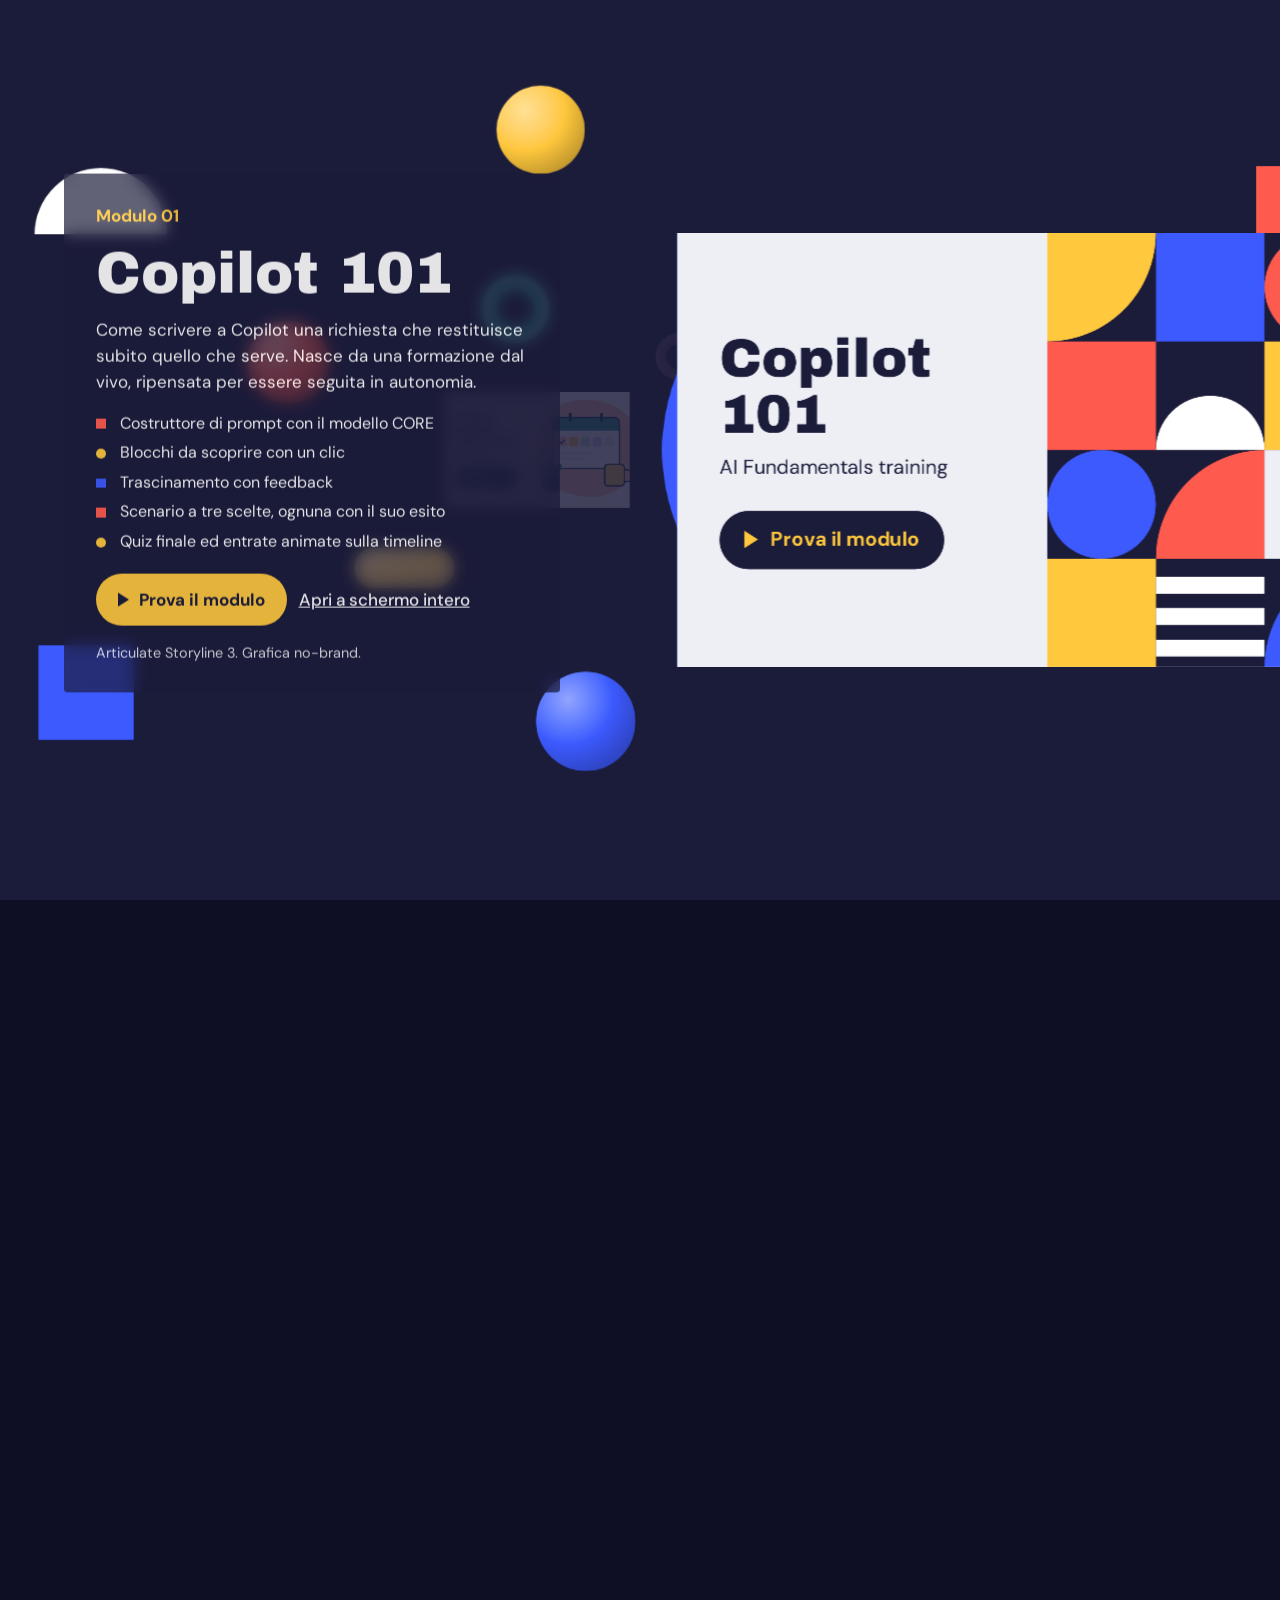
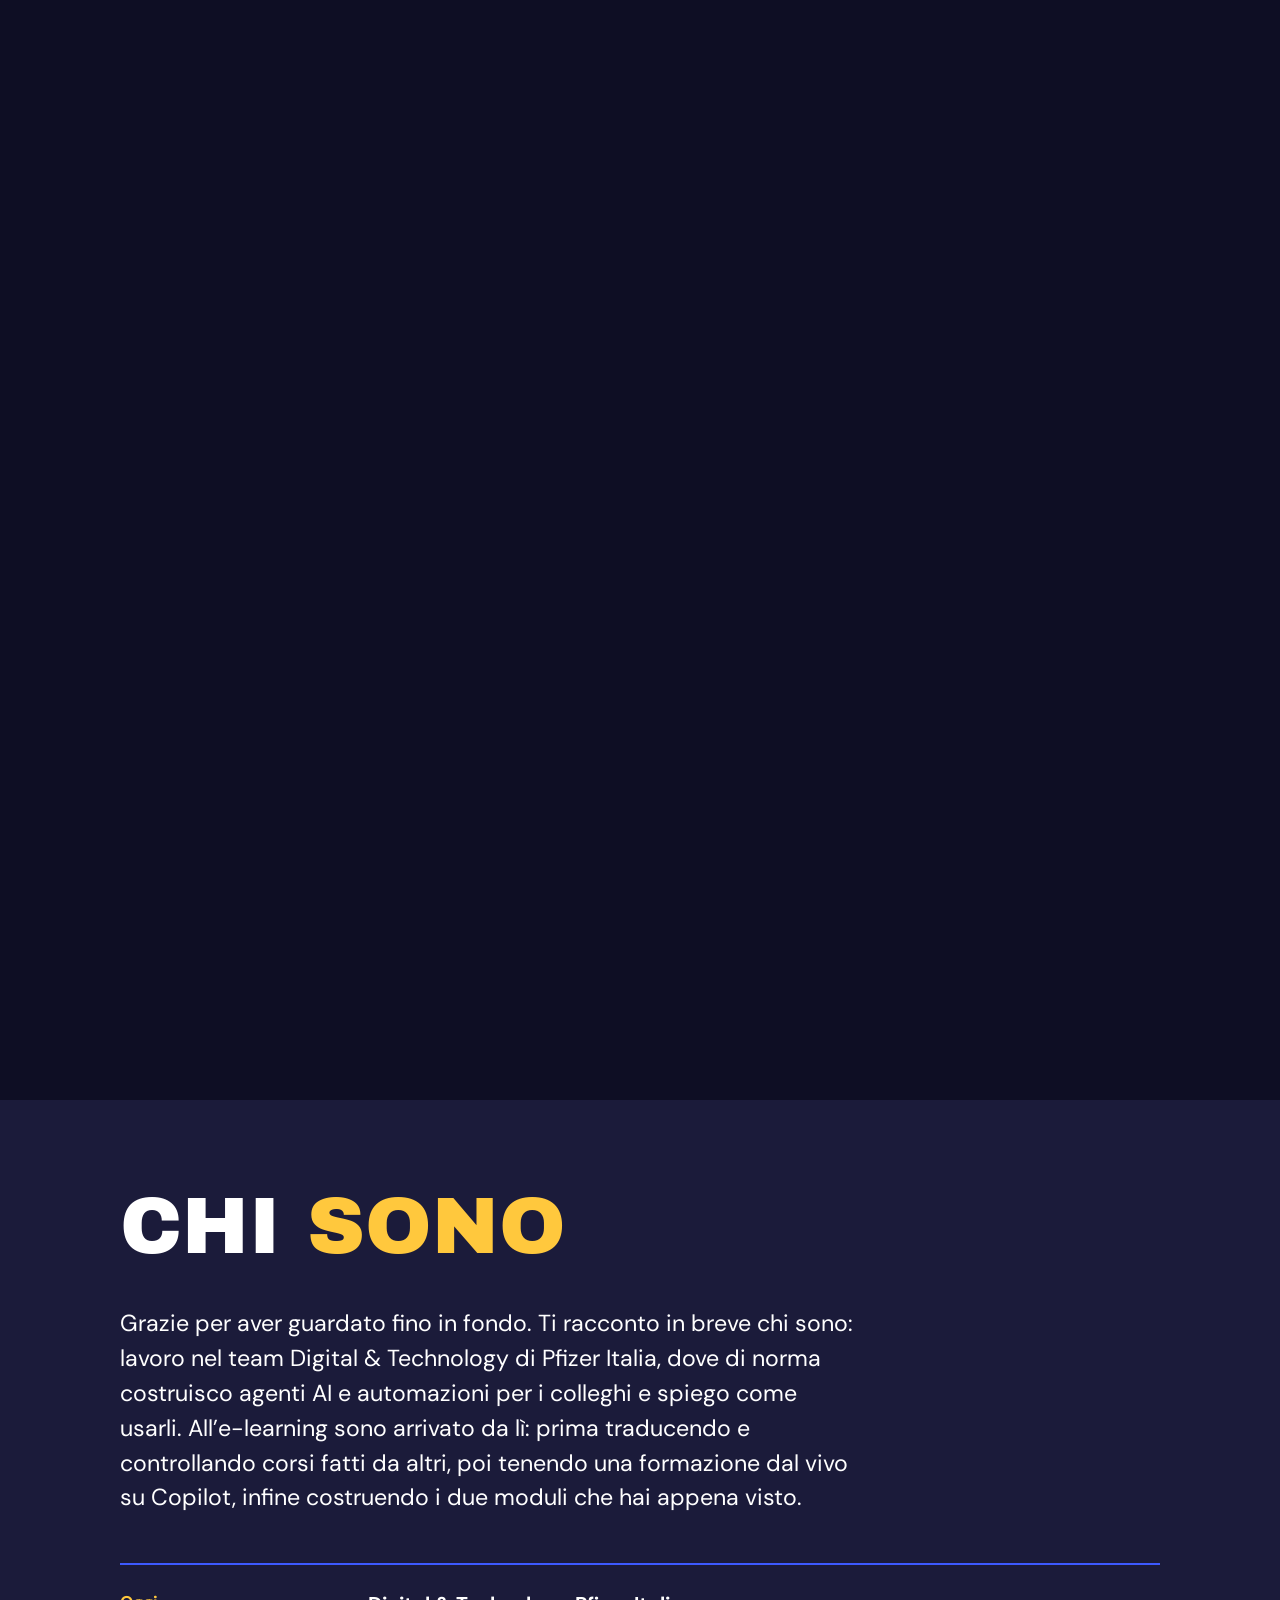
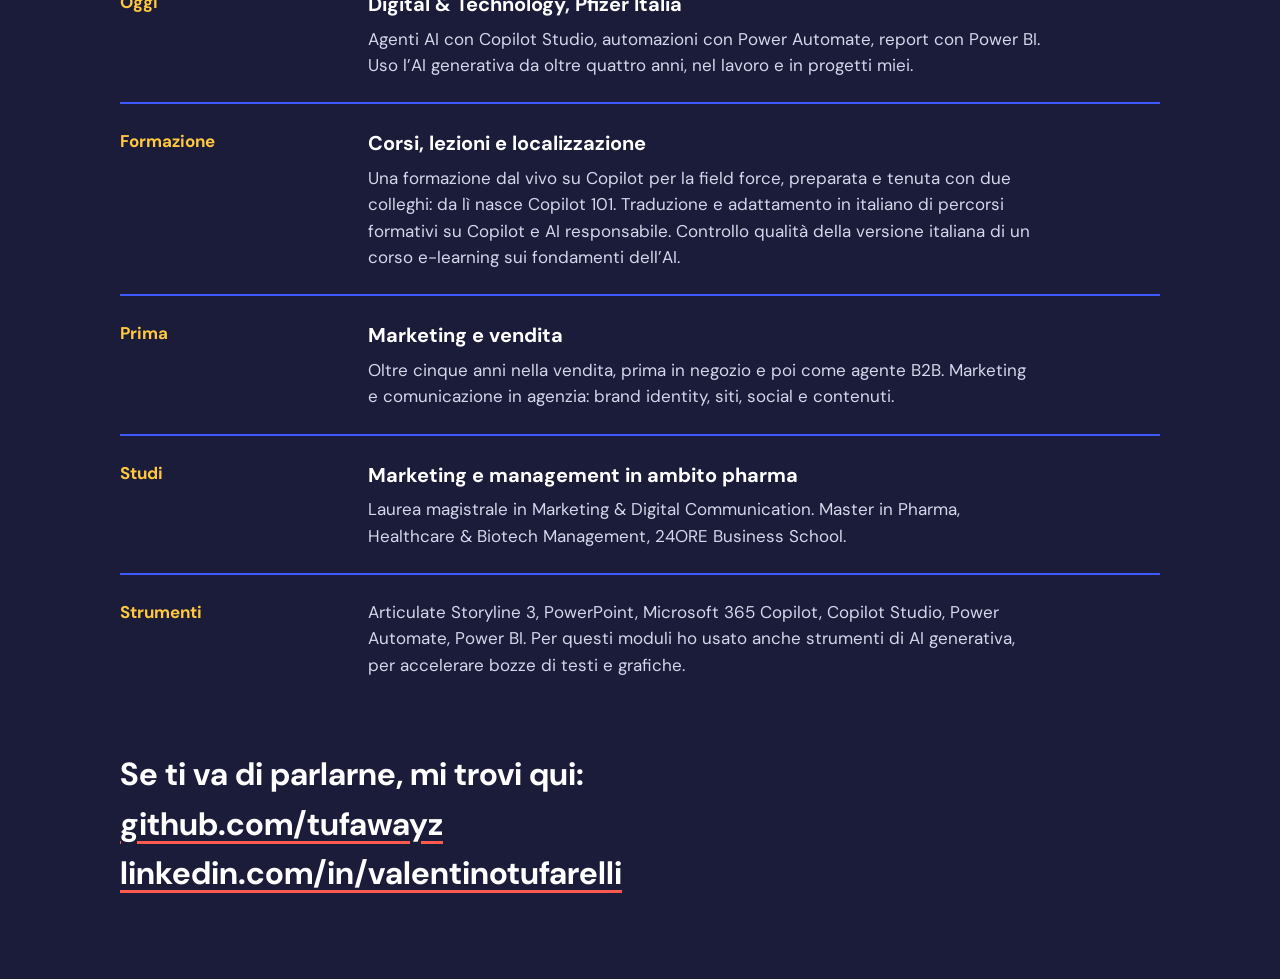
==== commit 489139e4: "Add files via upload" ====
--- a/index.html
+++ b/index.html
@@ -3,381 +3,310 @@
 <head>
 <meta charset="utf-8">
 <meta name="viewport" content="width=device-width, initial-scale=1">
-<title>Valentino Tufarelli</title>
-<meta name="description" content="Valentino Tufarelli costruisce agenti AI e automazioni, e progetta esperienze che le persone usano davvero.">
+<title>Valentino Tufarelli, portfolio</title>
+<meta name="description" content="Valentino Tufarelli lavora nel team Digital &amp; Technology di Pfizer Italia. Qui due moduli e-learning costruiti in Articulate Storyline.">
 <link rel="preconnect" href="https://fonts.googleapis.com">
 <link rel="preconnect" href="https://fonts.gstatic.com" crossorigin>
-<link href="https://fonts.googleapis.com/css2?family=Bodoni+Moda:ital,opsz,wght@0,6..96,400;0,6..96,500;1,6..96,400&family=Jost:wght@300;400;500&display=swap" rel="stylesheet">
+<link href="https://fonts.googleapis.com/css2?family=Archivo+Black&family=DM+Sans:opsz,wght@9..40,400;9..40,500;9..40,700&family=Poppins:wght@400;600;700&display=swap" rel="stylesheet">
 <style>
-:root{--ink:#0B0B0C;--bone:#F3F0EA;--serif:"Bodoni Moda","Didot","Bodoni MT","Cardo","Crimson Text",Georgia,serif;--sans:"Jost","DM Sans","Helvetica Neue",Arial,sans-serif;--ease:cubic-bezier(.19,1,.22,1)}
 *,*::before,*::after{box-sizing:border-box}
-html{background:var(--ink)}
-body{margin:0;font-family:var(--sans);font-weight:300;font-size:1.0625rem;line-height:1.6;color:var(--bone);overflow-x:hidden;-webkit-font-smoothing:antialiased}
+html{background:#0E0E24}
+body{margin:0;color:#fff;font-family:"DM Sans",system-ui,-apple-system,"Segoe UI",sans-serif;font-size:1.0625rem;line-height:1.55;overflow-x:hidden}
 a{color:inherit}
-button{font:inherit;color:inherit;background:none;border:0;padding:0;cursor:pointer}
-:focus-visible{outline:1px solid currentColor;outline-offset:6px}
-::selection{background:var(--bone);color:var(--ink)}
-
-#silk{position:fixed;inset:0;width:100%;height:100%;z-index:0;display:block}
-.grain{position:fixed;inset:-50%;z-index:1;pointer-events:none;opacity:.07;background-image:url("data:image/svg+xml,%3Csvg xmlns='http://www.w3.org/2000/svg' width='220' height='220'%3E%3Cfilter id='n'%3E%3CfeTurbulence type='fractalNoise' baseFrequency='.9' numOctaves='2' stitchTiles='stitch'/%3E%3CfeColorMatrix values='0 0 0 0 .5 0 0 0 0 .5 0 0 0 0 .5 0 0 0 1 0'/%3E%3C/filter%3E%3Crect width='100%25' height='100%25' filter='url(%23n)'/%3E%3C/svg%3E")}
-
-.bar{position:fixed;top:0;left:0;right:0;z-index:5;display:flex;justify-content:space-between;padding:1.6rem clamp(1.3rem,4vw,3.5rem);font-size:.82rem;letter-spacing:.08em;color:#fff;mix-blend-mode:difference;pointer-events:none}
-.bar a{pointer-events:auto;margin-left:1.4rem;text-decoration:none;border-bottom:1px solid currentColor;padding-bottom:.1rem}
-main{position:relative;z-index:2}
-section{position:relative;min-height:100vh;min-height:100svh;padding:clamp(6rem,14vh,10rem) clamp(1.3rem,4vw,3.5rem);display:flex;flex-direction:column;justify-content:center}
-.light{color:var(--ink)}
-.dark{text-shadow:0 0 22px rgba(0,0,0,.6),0 0 3px rgba(0,0,0,.35)}
-.nogl .light{background:var(--bone)}.nogl .dark{background:var(--ink)}
-
-/* comparsa del testo, riga per riga */
-.line{display:block;overflow:hidden;padding-bottom:.12em;margin-bottom:-.12em}
-.line>span{display:block;transform:translateY(112%);transition:transform 1.5s var(--ease)}
-.in .line>span{transform:none}
-.line:nth-child(2)>span{transition-delay:.12s}.line:nth-child(3)>span{transition-delay:.24s}.line:nth-child(4)>span{transition-delay:.36s}
-.fade{opacity:0;transform:translateY(14px);transition:opacity 1.4s var(--ease) .35s,transform 1.4s var(--ease) .35s}
-.in .fade{opacity:1;transform:none}
-
-/* ingresso */
-.hero{justify-content:flex-end;padding-bottom:clamp(3rem,9vh,6rem)}
-.hello{font-family:var(--serif);font-style:italic;font-size:clamp(1.3rem,2.4vw,2rem);margin:0 0 1.2rem}
-h1{font-family:var(--serif);font-weight:400;font-size:clamp(3.6rem,15.5vw,16.5rem);line-height:.86;letter-spacing:-.035em;margin:0}
-h1 .line:nth-child(2){padding-left:clamp(1.5rem,13vw,15rem)}
-h1 em{font-style:italic;font-weight:400}
-.foot{display:flex;justify-content:space-between;align-items:flex-end;gap:2rem;margin-top:clamp(2rem,6vh,4rem)}
-.lede{max-width:27rem;margin:0;font-size:clamp(1.05rem,1.5vw,1.25rem)}
-@media (max-width:40rem){.foot{flex-direction:column;align-items:flex-start;gap:1.4rem}}
-.cue{font-size:.82rem;letter-spacing:.08em;display:flex;align-items:center;gap:.9rem;white-space:nowrap;text-align:right}
-.cue::after{content:"";width:4.5rem;height:1px;background:currentColor;transform-origin:left;animation:draw 2.6s var(--ease) infinite}
-@keyframes draw{0%{transform:scaleX(0)}55%{transform:scaleX(1)}100%{transform:scaleX(1);opacity:0}}
-
-/* frase */
-.say{font-family:var(--serif);font-weight:400;font-size:clamp(2.1rem,6.2vw,6.4rem);line-height:1.02;letter-spacing:-.025em;margin:0;max-width:17ch}
-.say em{font-style:italic}
-.tagline{font-size:.82rem;letter-spacing:.08em;margin:0 0 clamp(1.5rem,5vh,3.5rem)}
-
-/* capitoli che si aprono */
-.chapters{list-style:none;margin:0;padding:0;border-top:1px solid rgba(243,240,234,.28)}
-.chapters>li{border-bottom:1px solid rgba(243,240,234,.28)}
-.head{width:100%;display:grid;grid-template-columns:3.2rem 1fr auto;gap:0 1rem;align-items:baseline;padding:clamp(1rem,2.6vh,1.8rem) 0;text-align:left}
-@media (min-width:56rem){.head{grid-template-columns:5rem 1fr auto}}
-.head .n{font-family:var(--serif);font-style:italic;font-size:1.1rem;opacity:.7}
-.head h2{font-family:var(--serif);font-weight:400;font-size:clamp(2.4rem,7.2vw,6.8rem);line-height:.95;letter-spacing:-.03em;margin:0;transition:transform 1s var(--ease)}
-.head:hover h2,.open .head h2{transform:translateX(clamp(.4rem,1.6vw,1.6rem));font-style:italic}
-.head .pm{position:relative;width:1.6rem;height:1.6rem;align-self:center}
-.head .pm::before,.head .pm::after{content:"";position:absolute;left:0;right:0;top:50%;height:1px;background:currentColor;transition:transform .8s var(--ease)}
-.head .pm::after{transform:rotate(90deg)}
-.open .head .pm::after{transform:rotate(0deg)}
-.story{display:grid;grid-template-rows:0fr;transition:grid-template-rows 1s var(--ease)}
-.open .story{grid-template-rows:1fr}
-.story>div{overflow:hidden}
-.story .cols{display:grid;gap:1.2rem 3rem;padding:.4rem 0 clamp(1.6rem,4vh,2.8rem) 4.2rem;opacity:0;transition:opacity 1s var(--ease) .2s}
-.open .story .cols{opacity:1}
-@media (min-width:56rem){.story .cols{grid-template-columns:minmax(0,1.5fr) minmax(0,1fr);padding-left:6rem}}
-@media (max-width:40rem){.story .cols{padding-left:0}}
-.story p{margin:0 0 1rem;max-width:36rem;font-size:clamp(1.02rem,1.35vw,1.2rem)}
-.story .pull{font-family:var(--serif);font-style:italic;font-size:clamp(1.4rem,2.3vw,2rem);line-height:1.2;max-width:22rem;margin:0 0 1.2rem}
-.story .tools{font-size:.9rem;opacity:.8;max-width:22rem}
-.try{display:flex;flex-wrap:wrap;gap:.5rem 1.8rem;margin:0 0 1.2rem}
-.link{position:relative;padding-bottom:.15rem;font-weight:400}
-.link::after{content:"";position:absolute;left:0;right:0;bottom:0;height:1px;background:currentColor;transform-origin:right;transition:transform .8s var(--ease)}
-.link:hover::after{transform:scaleX(0)}
-
-/* cinque passi */
-.steps{list-style:none;margin:0;padding:0;display:grid;gap:0 clamp(1.2rem,3vw,3rem)}
-@media (min-width:56rem){.steps{grid-template-columns:repeat(5,1fr)}}
-.steps li{border-top:1px solid rgba(11,11,12,.3);padding:1.1rem 0 clamp(1.4rem,4vh,2.4rem)}
-.steps .n{font-family:var(--serif);font-style:italic;font-size:1.1rem;opacity:.7;display:block;margin-bottom:clamp(.6rem,3vh,2.4rem)}
-.steps h3{font-family:var(--serif);font-weight:400;font-size:clamp(1.7rem,2.6vw,2.5rem);line-height:1;letter-spacing:-.02em;margin:0 0 .7rem}
-.steps p{margin:0;max-width:17rem}
-.title{font-family:var(--serif);font-weight:400;font-size:clamp(2.1rem,5.4vw,5.2rem);line-height:1;letter-spacing:-.025em;margin:0 0 clamp(2rem,6vh,4rem);max-width:16ch}
-.title em{font-style:italic}
-
-/* chiedimi qualcosa */
-.ask{display:grid;gap:clamp(2rem,5vh,3rem) 4rem}
-@media (min-width:56rem){.ask{grid-template-columns:minmax(0,1fr) minmax(0,1.35fr);align-items:start}}
-.qs{list-style:none;margin:0;padding:0;border-top:1px solid rgba(243,240,234,.28)}
-.qs button{width:100%;text-align:left;padding:.95rem 2rem .95rem 0;border-bottom:1px solid rgba(243,240,234,.28);position:relative;font-size:clamp(1.02rem,1.3vw,1.15rem);transition:padding 1s var(--ease),opacity .6s}
-.qs button::after{content:"";position:absolute;right:.2rem;top:50%;width:.55rem;height:.55rem;border-top:1px solid currentColor;border-right:1px solid currentColor;transform:translateY(-50%) rotate(45deg);opacity:.6}
-.qs button:hover,.qs button[aria-pressed="true"]{padding-left:1rem}
-.qs button.seen{opacity:.55}.qs button[aria-pressed="true"]{opacity:1}
-.answer{min-height:15rem}
-.answer .q{font-size:.82rem;letter-spacing:.08em;margin:0 0 1rem;opacity:.75;min-height:1.3em}
-.answer .a{font-family:var(--serif);font-weight:400;font-size:clamp(1.5rem,2.9vw,2.7rem);line-height:1.18;letter-spacing:-.015em;margin:0}
-.answer .a::after{content:"";display:inline-block;width:.06em;height:.9em;background:currentColor;margin-left:.12em;vertical-align:-.08em;animation:blink 1s steps(1) infinite}
-@keyframes blink{50%{opacity:0}}
-
-/* numeri */
-.figs{display:grid;grid-template-columns:repeat(2,1fr);gap:clamp(2rem,6vh,4rem) clamp(1.5rem,4vw,4rem);margin:0}
-@media (min-width:56rem){.figs{grid-template-columns:repeat(4,1fr)}}
-.figs div{border-top:1px solid rgba(11,11,12,.3);padding-top:1rem}
-.figs dt{font-family:var(--serif);font-weight:400;font-size:clamp(4.2rem,11vw,10.5rem);line-height:.9;letter-spacing:-.04em}
-.figs dd{margin:.9rem 0 0;max-width:14rem}
-
-/* chiusura */
-.end{justify-content:space-between}
-.end .big{font-family:var(--serif);font-style:italic;font-weight:400;font-size:clamp(3.4rem,14vw,15rem);line-height:.9;letter-spacing:-.035em;margin:auto 0}
-.end ul{list-style:none;display:flex;flex-wrap:wrap;gap:.6rem 2.6rem;margin:0;padding:0;font-size:clamp(1.05rem,1.6vw,1.3rem)}
-.end ul a{text-decoration:none}
-.sign{display:flex;justify-content:space-between;gap:1rem;font-size:.82rem;letter-spacing:.08em;margin-top:clamp(2rem,6vh,4rem);opacity:.75}
-
-/* cursore */
-.dot{position:fixed;left:0;top:0;width:12px;height:12px;margin:-6px 0 0 -6px;border-radius:50%;background:#fff;mix-blend-mode:difference;pointer-events:none;z-index:70;transition:width .5s var(--ease),height .5s var(--ease),margin .5s var(--ease);display:none}
-.dot.on{display:block}.dot.big{width:64px;height:64px;margin:-32px 0 0 -32px}
-
-/* lettore dei moduli */
-#player{position:fixed;inset:0;z-index:60;display:none;background:rgba(6,6,7,.96);padding:4.4rem 3vw 3vh}
+button{font:inherit;color:inherit;cursor:pointer}
+:focus-visible{outline:3px solid #FFC83D;outline-offset:3px}
+
+/* ---------- scena 3D ---------- */
+#scene{position:fixed;inset:0;overflow:hidden;perspective:1000px;background:#0E0E24;z-index:0}
+#world{position:absolute;left:50%;top:50%;width:0;height:0;transform-style:preserve-3d;will-change:transform}
+.obj{position:absolute;left:0;top:0;transform-style:preserve-3d;will-change:opacity}
+.in{position:absolute;transform-style:preserve-3d}
+@keyframes spin{from{transform:rotateX(var(--rx,20deg)) rotateY(0deg)}to{transform:rotateX(var(--rx,20deg)) rotateY(360deg)}}
+@keyframes tumble{from{transform:rotateX(0deg) rotateY(0deg) rotateZ(0deg)}to{transform:rotateX(360deg) rotateY(720deg) rotateZ(360deg)}}
+@keyframes bob{from{transform:translateY(-14px)}to{transform:translateY(14px)}}
+@keyframes sway{from{transform:rotateY(var(--ry0)) rotateX(5deg) translateY(-8px)}to{transform:rotateY(var(--ry1)) rotateX(-2deg) translateY(8px)}}
+.ball{border-radius:50%;background:radial-gradient(circle at 32% 28%,color-mix(in srgb,var(--c) 55%,#fff) 0,var(--c) 46%,color-mix(in srgb,var(--c) 62%,#000) 100%);animation:bob var(--d,5s) ease-in-out infinite alternate}
+.ball.clay{background:radial-gradient(circle at 34% 30%,color-mix(in srgb,var(--c) 60%,#fff) 0,var(--c) 55%,color-mix(in srgb,var(--c) 82%,#1F3A5F) 100%)}
+.flat{animation:spin var(--d,14s) linear infinite}
+.flat.quarter{background:var(--c);border-radius:100% 0 0 0}
+.flat.semi{background:var(--c);border-radius:999px 999px 0 0}
+.flat.ring{border:solid var(--c);border-radius:50%}
+.flat.stripes{background:repeating-linear-gradient(var(--c) 0 16%,transparent 16% 33.3%)}
+.still{animation:none;transform:rotateX(var(--rx,0deg)) rotateY(var(--ry,0deg))}
+.cube{animation:tumble var(--d,22s) linear infinite}
+.cube i{position:absolute;inset:0;display:block;background:var(--c)}
+.cube i:nth-child(1){transform:translateZ(var(--h))}
+.cube i:nth-child(2){transform:rotateY(180deg) translateZ(var(--h));background:color-mix(in srgb,var(--c) 60%,#000)}
+.cube i:nth-child(3){transform:rotateY(90deg) translateZ(var(--h));background:color-mix(in srgb,var(--c) 80%,#000)}
+.cube i:nth-child(4){transform:rotateY(-90deg) translateZ(var(--h));background:color-mix(in srgb,var(--c) 72%,#000)}
+.cube i:nth-child(5){transform:rotateX(90deg) translateZ(var(--h));background:color-mix(in srgb,var(--c) 80%,#fff)}
+.cube i:nth-child(6){transform:rotateX(-90deg) translateZ(var(--h));background:color-mix(in srgb,var(--c) 50%,#000)}
+.pill{border-radius:999px;background:linear-gradient(160deg,color-mix(in srgb,var(--c) 60%,#fff),var(--c) 55%,color-mix(in srgb,var(--c) 80%,#1F3A5F));animation:bob var(--d,6s) ease-in-out infinite alternate}
+.donut{border-radius:50%;background:radial-gradient(circle,transparent 36%,color-mix(in srgb,var(--c) 78%,#1F3A5F) 37%,var(--c) 52%,color-mix(in srgb,var(--c) 60%,#fff) 60%,var(--c) 68%,transparent 69%);animation:spin var(--d,18s) linear infinite}
+.blob{border-radius:46% 54% 58% 42% / 44% 46% 54% 56%;background:var(--c);animation:bob 7s ease-in-out infinite alternate}
+
+/* nome estruso */
+.name{left:0;top:0;transform:translate(-50%,-50%);white-space:nowrap;text-align:center;font-family:"Archivo Black","DM Sans",sans-serif;font-size:150px;line-height:.9;letter-spacing:-.02em;color:#fff;text-transform:uppercase;
+  text-shadow:1px 1px 0 #FF5A4E,2px 2px 0 #FF5A4E,3px 3px 0 #FF5A4E,4px 4px 0 #FF5A4E,5px 5px 0 #FF5A4E,6px 6px 0 #FF5A4E,7px 7px 0 #FF5A4E,8px 8px 0 #FF5A4E,9px 9px 0 #FF5A4E,10px 10px 0 #FF5A4E,11px 11px 0 #FF5A4E,12px 12px 0 #FF5A4E,13px 13px 0 #3D5AFE,14px 14px 0 #3D5AFE,15px 15px 0 #3D5AFE,16px 16px 0 #3D5AFE,17px 17px 0 #3D5AFE,18px 18px 0 #3D5AFE}
+.name span{display:block}
+.name span + span{color:#FFC83D}
+
+/* schermi dei moduli: lastre 3D con spessore */
+.screen{width:560px;height:350px;left:-280px;top:-175px;animation:sway 6s ease-in-out infinite alternate}
+.screen .face{position:absolute;inset:0;transform:translateZ(16px);border:0;padding:0;display:flex;align-items:stretch;text-align:left;overflow:hidden}
+.screen .back{position:absolute;inset:0;transform:rotateY(180deg) translateZ(16px);background:var(--edge)}
+.screen .lr,.screen .tb{position:absolute;background:var(--edge)}
+.screen .lr{width:32px;height:100%;top:0;left:calc(50% - 16px)}
+.screen .tb{height:32px;width:100%;left:0;top:calc(50% - 16px)}
+.screen .l{transform:rotateY(-90deg) translateZ(280px)}
+.screen .r{transform:rotateY(90deg) translateZ(280px);filter:brightness(.8)}
+.screen .t{transform:rotateX(90deg) translateZ(175px);filter:brightness(1.15)}
+.screen .b{transform:rotateX(-90deg) translateZ(175px);filter:brightness(.7)}
+.screen .txt{flex:1;display:flex;flex-direction:column;justify-content:center;padding:34px}
+.screen .nm{display:block;line-height:1.02;margin-bottom:8px}
+.screen .sb{display:block;margin-bottom:22px;font-size:16px}
+.screen .go{align-self:flex-start;display:inline-flex;align-items:center;gap:10px;font-weight:700;font-size:16px;padding:11px 20px;border-radius:999px}
+.screen .go::before{content:"";border-left:11px solid currentColor;border-top:7px solid transparent;border-bottom:7px solid transparent}
+.screen svg{height:100%;width:auto;flex:none;display:block}
+.s1{--edge:#3D5AFE;--ry0:-24deg;--ry1:-12deg}
+.s1 .face{background:#EDEFF5;color:#1B1B3A}
+.s1 .nm{font-family:"Archivo Black",sans-serif;font-size:44px}
+.s1 .go{background:#1B1B3A;color:#FFC83D}
+.s2{--edge:#2A9D8F;--ry0:24deg;--ry1:12deg}
+.s2 .face,.s2 .back,.s2 .lr,.s2 .tb{border-radius:0}
+.s2 .face{background:#fff;color:#1F3A5F;font-family:"Poppins",sans-serif}
+.s2 .nm{font-weight:600;font-size:36px}
+.s2 .go{background:#1F3A5F;color:#fff}
+.s2 svg{padding:16px 16px 16px 0}
+
+/* ---------- testi sopra la scena ---------- */
+.journey{position:relative;z-index:1;height:300vh;pointer-events:none}
+.panel{position:fixed;z-index:2;opacity:0;pointer-events:none;will-change:opacity,transform}
+.panel.on{pointer-events:auto}
+.p0{left:0;right:0;bottom:7vh;text-align:center;padding:0 1.5rem}
+.p0 .role{font-size:clamp(1.05rem,2vw,1.35rem);max-width:38rem;margin:0 auto 1.2rem}
+.p0 .role strong{display:block;font-size:1.25em;margin-bottom:.2rem;color:#FFC83D}
+.p0 .scroll{display:inline-flex;flex-direction:column;align-items:center;gap:.5rem;font-weight:700;color:#FFC83D}
+.p0 .scroll::after{content:"";width:14px;height:14px;border-right:3px solid currentColor;border-bottom:3px solid currentColor;transform:rotate(45deg);animation:bob 1s ease-in-out infinite alternate}
+.p1,.p2{top:50%;width:min(31rem,40vw);padding:1.8rem 2rem;border-radius:4px}
+.p1{left:5vw;margin-top:-17rem;background:rgba(27,27,58,.78);backdrop-filter:blur(8px);-webkit-backdrop-filter:blur(8px)}
+.p2{right:5vw;margin-top:-17rem;background:rgba(255,255,255,.82);backdrop-filter:blur(8px);-webkit-backdrop-filter:blur(8px);color:#1F3A5F;font-family:"Poppins","DM Sans",sans-serif;border-radius:28px}
+.num{margin:0 0 .5rem;font-weight:700}
+.p1 .num{color:#FFC83D}.p2 .num{color:#2A9D8F}
+.panel h2{margin:0 0 .8rem;line-height:1.02}
+.p1 h2{font-family:"Archivo Black",sans-serif;font-weight:400;font-size:clamp(2.2rem,4.6vw,3.6rem)}
+.p2 h2{font-weight:600;font-size:clamp(2rem,4vw,3rem);letter-spacing:-.01em}
+.panel p{margin:0 0 1rem}
+.feat{list-style:none;margin:0 0 1.2rem;padding:0;font-size:1rem}
+.feat li{position:relative;padding-left:1.5rem;margin-bottom:.3rem}
+.feat li::before{content:"";position:absolute;left:0;top:.48em;width:.62rem;height:.62rem}
+.p1 .feat li:nth-child(3n+1)::before{background:#FF5A4E}
+.p1 .feat li:nth-child(3n+2)::before{background:#FFC83D;border-radius:50%}
+.p1 .feat li:nth-child(3n)::before{background:#3D5AFE}
+.p2 .feat li::before{background:#2A9D8F;border-radius:50%}
+.btns{display:flex;flex-wrap:wrap;gap:.7rem;align-items:center}
+.play{border:0;font-weight:700;padding:.8rem 1.4rem;border-radius:999px;display:inline-flex;align-items:center;gap:.6rem}
+.play::before{content:"";border-left:.7rem solid currentColor;border-top:.45rem solid transparent;border-bottom:.45rem solid transparent}
+.p1 .play{background:#FFC83D;color:#1B1B3A}.p2 .play{background:#2A9D8F;color:#fff}
+.full{font-weight:500}
+.tool{font-size:.9rem;opacity:.85;margin:1rem 0 0!important}
+@media (max-width:760px){
+  .p1,.p2{left:1rem;right:1rem;width:auto;top:4.5rem;margin-top:0;padding:1.2rem 1.3rem}
+  .feat,.tool{display:none}
+  .panel p{font-size:.98rem}
+}
+
+/* ---------- ultima sezione ---------- */
+.more{position:relative;z-index:3;background:#1B1B3A;color:#fff;padding:5.5rem 0 3rem}
+.wrap{max-width:68rem;margin:0 auto;padding:0 1.5rem}
+.more h2{font-family:"Archivo Black",sans-serif;font-weight:400;font-size:clamp(2.4rem,7vw,5rem);line-height:.98;margin:0 0 2.5rem;text-transform:uppercase}
+.more h2 em{font-style:normal;color:#FFC83D}
+.bio{font-size:clamp(1.15rem,2.2vw,1.45rem);line-height:1.5;max-width:46rem;margin:0 0 3rem;color:#fff}
+.item{border-top:2px solid #3D5AFE;padding:1.5rem 0;display:grid;gap:.3rem 2.5rem}
+@media (min-width:48rem){.item{grid-template-columns:13rem 1fr}}
+.item .when{color:#FFC83D;font-weight:700;margin:0}
+.item h3{margin:0 0 .35rem;font-size:1.25rem}
+.item p{margin:0;max-width:42rem;color:#D5D7EA}
+.contact{margin-top:3rem;font-size:clamp(1.3rem,3vw,2rem);font-weight:700}
+.contact a{text-decoration-color:#FF5A4E;text-underline-offset:.2em}
+
+/* ---------- lettore del modulo ---------- */
+#player{position:fixed;inset:0;z-index:50;display:none;background:rgba(10,10,28,.94);padding:4.2rem 3vw 3vh}
 #player.open{display:block}
-#player iframe{width:100%;height:100%;border:0;background:#fff}
-#close{position:absolute;top:1.3rem;right:3vw;color:var(--bone);font-size:.82rem;letter-spacing:.08em}
-
-@media (prefers-reduced-motion:reduce){.line>span,.fade{transition:none;transform:none;opacity:1}.cue::after,.answer .a::after{animation:none}.story,.story .cols{transition:none}}
+#player iframe{width:100%;height:100%;border:0;background:#fff;border-radius:6px}
+#close{position:absolute;top:1rem;right:3vw;border:0;background:#FFC83D;color:#1B1B3A;font-weight:700;border-radius:999px;padding:.55rem 1.2rem}
+
+@media (prefers-reduced-motion:reduce){.ball,.flat,.cube,.pill,.donut,.blob,.screen,.p0 .scroll::after{animation:none!important}}
+/* senza JavaScript: pagina normale */
+.nojs #scene{display:none}.nojs .journey{height:auto;pointer-events:auto;padding:3rem 1.5rem}.nojs .panel{position:static;opacity:1;pointer-events:auto;margin:0 auto 2rem;width:auto;max-width:40rem}
 </style>
 </head>
-<body>
-<canvas id="silk" aria-hidden="true"></canvas>
-<div class="grain" aria-hidden="true"></div>
-<div class="bar"><span>Valentino Tufarelli</span><span>Portfolio, 2026<a class="lang" href="en/" lang="en">English</a></span></div>
+<body class="nojs">
+
+<div id="scene" aria-hidden="true"><div id="world"></div></div>
 
 <main>
-  <section class="hero dark" data-t="0">
-    <p class="hello fade">Ciao.</p>
-    <h1><span class="line"><span>Valentino</span></span><span class="line"><span><em>Tufarelli</em></span></span></h1>
-    <div class="foot fade">
-      <p class="lede">Costruisco agenti AI e automazioni che le persone usano davvero. Lavoro con l’AI generativa da oltre quattro anni.</p>
-      <span class="cue">Scorri, oppure tieni premuto</span>
-    </div>
+<div class="journey">
+  <section class="panel p0" data-i="0">
+    <h1 class="sr" style="position:absolute;left:-9999px">Valentino Tufarelli, portfolio</h1>
+    <p class="role"><strong>Ciao, sono Valentino.</strong> Lavoro nel team Digital &amp; Technology di Pfizer Italia, dove costruisco agenti AI e automazioni. Per te ho preparato due moduli e-learning fatti in Articulate Storyline.</p>
+    <span class="scroll">Scorri per provarli</span>
   </section>
 
-  <section class="light" data-t="1">
-    <p class="tagline fade">Il metodo</p>
-    <p class="say"><span class="line"><span>Parto da come</span></span><span class="line"><span>lavorano le persone.</span></span><span class="line"><span><em>Poi tolgo quello</em></span></span><span class="line"><span><em>che non serve.</em></span></span></p>
+  <section class="panel p1" data-i="1" id="copilot">
+    <p class="num">Modulo 01</p>
+    <h2>Copilot 101</h2>
+    <p>Come scrivere a Copilot una richiesta che restituisce subito quello che serve. Nasce da una formazione dal vivo, ripensata per essere seguita in autonomia.</p>
+    <ul class="feat">
+      <li>Costruttore di prompt con il modello CORE</li>
+      <li>Blocchi da scoprire con un clic</li>
+      <li>Trascinamento con feedback</li>
+      <li>Scenario a tre scelte, ognuna con il suo esito</li>
+      <li>Quiz finale ed entrate animate sulla timeline</li>
+    </ul>
+    <div class="btns"><button class="play" type="button" data-src="copilot/" data-title="Modulo Copilot 101">Prova il modulo</button><a class="full" href="copilot/" target="_blank" rel="noopener">Apri a schermo intero</a></div>
+    <p class="tool">Articulate Storyline 3. Grafica no-brand.</p>
   </section>
 
-  <section class="dark" data-t="0">
-    <p class="tagline fade">Cosa faccio</p>
-    <ol class="chapters fade">
-      <li class="open">
-        <button class="head" type="button" aria-expanded="true"><span class="n">I</span><h2>Agenti AI</h2><span class="pm" aria-hidden="true"></span></button>
-        <div class="story"><div><div class="cols">
-          <div>
-            <p>In Pfizer Italia porto un caso d’uso dall’idea alla prova con chi lo userà. Finora: un agente che controlla i documenti di spesa e segnala cosa non torna, uno che mette a confronto le proposte dei fornitori per gli eventi, un assistente che aiuta a pianificare gli account pescando i dati da SharePoint.</p>
-            <p>Ho lavorato anche su altro: un agente che legge le email in arrivo e sceglie la strada (risposta pronta, ticket o persona), un controllo automatico di compliance sulle risposte a un questionario, la verifica riga per riga di quello che un agente restituisce rispetto alla fonte.</p>
-          </div>
-          <div>
-            <p class="pull">La parte difficile non è far rispondere il modello. È decidere cosa deve sapere, e cosa non deve fare mai.</p>
-            <p class="tools">Microsoft 365 Copilot, Copilot Studio, Agent Builder, Power Automate, SharePoint. Python e Node quando c’è da elaborare documenti in serie.</p>
-          </div>
-        </div></div></div>
-      </li>
-      <li>
-        <button class="head" type="button" aria-expanded="false"><span class="n">II</span><h2>E-learning</h2><span class="pm" aria-hidden="true"></span></button>
-        <div class="story"><div><div class="cols">
-          <div>
-            <p>Ho tenuto con due colleghi la formazione su Copilot per la field force: le demo e gli esercizi dal vivo erano miei. Da lì ho costruito due moduli in Articulate Storyline, che puoi provare adesso.</p>
-            <p>Prima ancora ho curato la versione italiana di un corso sui fondamenti dell’AI. Le correzioni ai sottotitoli le ho riscritte in tre formati diversi, finché non sono diventate comode per chi doveva applicarle.</p>
-          </div>
-          <div>
-            <p class="pull">Un corso funziona quando lo provi con le mani.</p>
-            <p class="try"><button class="link" type="button" data-play="../copilot/" data-title="Modulo Copilot 101">Prova Copilot 101</button><button class="link" type="button" data-play="../onboarding/" data-title="Modulo La tua prima settimana">Prova La tua prima settimana</button></p>
-            <p class="tools">Articulate Storyline, formazione dal vivo, localizzazione dall’inglese.</p>
-          </div>
-        </div></div></div>
-      </li>
-      <li>
-        <button class="head" type="button" aria-expanded="false"><span class="n">III</span><h2>Innovazione</h2><span class="pm" aria-hidden="true"></span></button>
-        <div class="story"><div><div class="cols">
-          <div>
-            <p>In ELIS Innovation Hub cercavo startup AI per ENI, RFI e Italferr, e poi le accompagnavo alla prova sul campo. Ho coordinato quattro Proof of Concept: Italferr con B4Tech e con HPA, ENI con Trailslight, RFI con KOMETE.</p>
-            <p>Il mio lavoro era tenere insieme tre mondi che parlano lingue diverse: l’azienda, la startup e i tecnici. Piani, scadenze, stati di avanzamento, budget.</p>
-          </div>
-          <div>
-            <p class="pull">Una tecnologia si giudica quando incontra un processo vero, non durante la demo.</p>
-            <p class="tools">Scouting tecnologico, venture client, coordinamento di Proof of Concept, metodologie Agile.</p>
-          </div>
-        </div></div></div>
-      </li>
-      <li>
-        <button class="head" type="button" aria-expanded="false"><span class="n">IV</span><h2>Marketing</h2><span class="pm" aria-hidden="true"></span></button>
-        <div class="story"><div><div class="cols">
-          <div>
-            <p>Vengo da qui. Ho venduto per anni, in negozio e poi come agente B2B, e ho lavorato nel marketing digitale: la nuova identità di un’agenzia, siti, social, piani editoriali. All’università ho costruito strategie per marchi come Ferrarelle, Pirelli e Utravel.</p>
-            <p>Oggi mi serve ogni giorno. Fuori dall’ufficio curo anche la crescita di un’app indipendente, a budget zero.</p>
-          </div>
-          <div>
-            <p class="pull">Un agente che nessuno adotta è un progetto fallito. E far adottare qualcosa è un lavoro di vendita.</p>
-            <p class="tools">Strategia digitale, brand identity, contenuti, vendita B2B e B2C.</p>
-          </div>
-        </div></div></div>
-      </li>
-    </ol>
+  <section class="panel p2" data-i="2" id="onboarding">
+    <p class="num">Modulo 02</p>
+    <h2>La tua prima settimana</h2>
+    <p>Un onboarding per chi entra in azienda: cosa succede da lunedì a venerdì, a chi rivolgersi e cosa chiudere entro la prima settimana.</p>
+    <ul class="feat">
+      <li>Menu a navigazione libera sui cinque giorni</li>
+      <li>Consigli e risposte nascosti da scoprire</li>
+      <li>Abbinamento con trascinamento</li>
+      <li>Checklist da spuntare</li>
+      <li>Illustrazioni dedicate, una per ogni giorno</li>
+    </ul>
+    <div class="btns"><button class="play" type="button" data-src="onboarding/" data-title="Modulo La tua prima settimana">Prova il modulo</button><a class="full" href="onboarding/" target="_blank" rel="noopener">Apri a schermo intero</a></div>
+    <p class="tool">Articulate Storyline 3. Stessa tecnica, linguaggio visivo opposto.</p>
   </section>
-
-  <section class="light" data-t="1">
-    <p class="tagline fade">Come costruisco un agente</p>
-    <h2 class="title"><span class="line"><span>Cinque passi,</span></span><span class="line"><span><em>sempre gli stessi.</em></span></span></h2>
-    <ol class="steps fade">
-      <li><span class="n">I</span><h3>Ascolto</h3><p>Mi siedo con chi fa quel lavoro e me lo faccio raccontare.</p></li>
-      <li><span class="n">II</span><h3>Perimetro</h3><p>Scelgo la parte più piccola che vale la pena automatizzare.</p></li>
-      <li><span class="n">III</span><h3>Istruzioni e fonti</h3><p>Scrivo cosa deve fare l’agente e da quali documenti può attingere.</p></li>
-      <li><span class="n">IV</span><h3>Casi veri</h3><p>Lo provo sui casi reali e correggo dove sbaglia.</p></li>
-      <li><span class="n">V</span><h3>Decide una persona</h3><p>L’agente segnala e propone. L’ultima parola non è sua.</p></li>
-    </ol>
-  </section>
-
-  <section class="dark" data-t="0">
-    <p class="tagline fade">Chiedimi qualcosa</p>
-    <div class="ask fade">
-      <ul class="qs" id="qs"></ul>
-      <div class="answer" aria-live="polite"><p class="q" id="aq"></p><p class="a" id="aa"></p></div>
-    </div>
-  </section>
-
-  <section class="light" data-t="1">
-    <p class="tagline fade">In numeri</p>
-    <dl class="figs fade">
-      <div><dt data-n="4" data-suf="+">4+</dt><dd>anni di lavoro con l’AI generativa</dd></div>
-      <div><dt data-n="3">3</dt><dd>agenti e assistenti AI costruiti in Pfizer Italia</dd></div>
-      <div><dt data-n="4">4</dt><dd>Proof of Concept coordinati tra startup e grandi aziende</dd></div>
-      <div><dt data-n="2">2</dt><dd>moduli e-learning online, da provare</dd></div>
-    </dl>
-  </section>
-
-  <section class="end dark" data-t="0">
-    <p class="tagline fade">Contatti</p>
-    <p class="big"><span class="line"><span>Parliamone.</span></span></p>
-    <div class="fade">
-      <ul>
-        <li><a class="link" href="https://www.linkedin.com/in/valentinotufarelli">LinkedIn</a></li>
-        <li><a class="link" href="https://github.com/tufawayz">GitHub</a></li>
-      </ul>
-      <div class="sign"><span>Valentino Tufarelli, Roma</span><span>2026</span></div>
-    </div>
-  </section>
+</div>
+
+<section class="more" id="chi-sono">
+  <div class="wrap">
+    <h2>Chi <em>sono</em></h2>
+    <p class="bio">Grazie per aver guardato fino in fondo. Ti racconto in breve chi sono: lavoro nel team Digital &amp; Technology di Pfizer Italia, dove di norma costruisco agenti AI e automazioni per i colleghi e spiego come usarli. All’e-learning sono arrivato da lì: prima traducendo e controllando corsi fatti da altri, poi tenendo una formazione dal vivo su Copilot, infine costruendo i due moduli che hai appena visto.</p>
+    <div class="item"><p class="when">Oggi</p><div><h3>Digital &amp; Technology, Pfizer Italia</h3><p>Agenti AI con Copilot Studio, automazioni con Power Automate, report con Power BI. Uso l’AI generativa da oltre quattro anni, nel lavoro e in progetti miei.</p></div></div>
+    <div class="item"><p class="when">Formazione</p><div><h3>Corsi, lezioni e localizzazione</h3><p>Una formazione dal vivo su Copilot per la field force, preparata e tenuta con due colleghi: da lì nasce Copilot 101. Traduzione e adattamento in italiano di percorsi formativi su Copilot e AI responsabile. Controllo qualità della versione italiana di un corso e-learning sui fondamenti dell’AI.</p></div></div>
+    <div class="item"><p class="when">Prima</p><div><h3>Marketing e vendita</h3><p>Oltre cinque anni nella vendita, prima in negozio e poi come agente B2B. Marketing e comunicazione in agenzia: brand identity, siti, social e contenuti.</p></div></div>
+    <div class="item"><p class="when">Studi</p><div><h3>Marketing e management in ambito pharma</h3><p>Laurea magistrale in Marketing &amp; Digital Communication. Master in Pharma, Healthcare &amp; Biotech Management, 24ORE Business School.</p></div></div>
+    <div class="item"><p class="when">Strumenti</p><div><p>Articulate Storyline 3, PowerPoint, Microsoft 365 Copilot, Copilot Studio, Power Automate, Power BI. Per questi moduli ho usato anche strumenti di AI generativa, per accelerare bozze di testi e grafiche.</p></div></div>
+    <p class="contact">Se ti va di parlarne, mi trovi qui:<br><a href="https://github.com/tufawayz">github.com/tufawayz</a><br><a href="https://www.linkedin.com/in/valentinotufarelli">linkedin.com/in/valentinotufarelli</a></p>
+  </div>
+</section>
 </main>
 
-<div class="dot" aria-hidden="true"></div>
 <div id="player" role="dialog" aria-modal="true" aria-label="Modulo e-learning"><button id="close" type="button">Chiudi</button><div id="frame" style="width:100%;height:100%"></div></div>
 
 <script>
 (function(){
+  document.body.classList.remove('nojs');
+  var G={cor:'#FF5A4E',yel:'#FFC83D',blu:'#3D5AFE',whi:'#FFFFFF'},P={tea:'#2A9D8F',pea:'#FFC9B5',sun:'#FFD166',min:'#BFE5DA',lil:'#D9D0F5'};
+  var D=2200, world=document.getElementById('world'), scene=document.getElementById('scene');
+  var narrow=function(){return window.innerWidth<=760;};
+  // [tipo, x, y, z, misura, colore, opzioni]
+  var SPEC=[
+    ['ball',-560,-230,250,150,G.cor],['ball',520,-270,600,190,G.yel],['ball',610,240,-60,100,G.blu],
+    ['cube',-450,250,420,120,G.blu],['cube',330,330,820,90,G.cor],
+    ['quarter',-700,30,700,220,G.yel],['semi',680,-30,350,170,G.whi],['ring',10,-360,900,240,G.cor],['stripes',-250,-330,520,130,G.whi],
+    ['ball',-120,340,1000,70,P.pea],['ball',180,-300,1200,60,P.min],
+    ['cube',-620,-200,1300,140,G.yel],['ball',640,180,1400,130,G.cor],['quarter',560,-300,1150,180,G.blu],['ring',-560,280,1600,200,G.whi],
+    ['semi',-200,-380,1750,150,G.cor],['ball',300,380,1850,90,G.yel],['stripes',700,-60,1700,120,G.whi],
+    ['ball',-90,-290,2300,80,G.yel],['cube',700,-250,2450,100,G.cor],['quarter',690,270,2350,150,G.yel],['ball',-60,300,2500,110,G.blu],
+    ['ringstill',310,0,2750,560,G.blu],['semi',-650,-300,2600,160,G.whi],['cube',-640,280,2550,110,G.blu],
+    ['ball',-600,-150,3100,140,G.cor],['cube',600,200,3200,120,G.yel],['ball',520,-280,3500,160,P.pea,'clay'],['pill',-520,260,3600,[220,90],P.sun],
+    ['donut',-300,-340,3800,170,P.tea],['ball',380,340,3900,110,P.lil,'clay'],['ball',700,0,3700,90,P.min,'clay'],
+    ['donut',120,-290,4500,150,P.pea],['ball',-720,-260,4650,120,P.sun,'clay'],['pill',-700,280,4550,[200,80],P.lil],['ball',80,310,4700,130,P.min,'clay'],
+    ['blob',-310,0,4950,620,P.pea],['ball',680,-200,4600,90,P.tea,'clay'],
+    ['ball',-400,-200,5300,150,P.lil,'clay'],['ball',420,220,5500,170,P.pea,'clay'],['donut',500,-260,5200,140,P.sun]
+  ];
+  var objs=[];
+  function add(el,x,y,z,kind){
+    var o=document.createElement('div'); o.className='obj'; o.appendChild(el); world.appendChild(o);
+    var rec={el:o,x:x,y:y,z:z,kind:kind||''}; objs.push(rec); return rec;
+  }
+  SPEC.forEach(function(s,i){
+    var t=s[0], size=s[4], w=size.length?size[0]:size, h=size.length?size[1]:size, e=document.createElement('div');
+    e.className='in'; e.style.setProperty('--c',s[5]); e.style.setProperty('--d',(5+(i*7)%9)+(t==='cube'?16:0)+(t==='ball'?0:8)+'s');
+    if(t==='semi') h=w/2;
+    e.style.width=w+'px'; e.style.height=h+'px'; e.style.left=(-w/2)+'px'; e.style.top=(-h/2)+'px';
+    if(t==='ball'){e.className+=' ball'+(s[6]?' clay':'');}
+    else if(t==='cube'){e.className+=' cube'; e.style.setProperty('--h',(w/2)+'px'); for(var k=0;k<6;k++) e.appendChild(document.createElement('i'));}
+    else if(t==='ring'||t==='ringstill'){e.className+=' flat ring'+(t==='ringstill'?' still':''); e.style.borderWidth=Math.round(w*.09)+'px'; e.style.setProperty('--rx',t==='ringstill'?'0deg':'65deg');}
+    else if(t==='pill'||t==='donut'||t==='blob'){e.className+=' '+t; e.style.setProperty('--rx','25deg');}
+    else {e.className+=' flat '+t; e.style.setProperty('--rx',(10+(i*13)%40)+'deg');}
+    add(e,s[1],s[2],s[3]);
+  });
+  // nome
+  var nm=document.createElement('div'); nm.className='in name'; nm.innerHTML='<span>Valentino</span><span>Tufarelli</span>'; add(nm,0,-30,0,'name');
+  // schermi
+  var ART1='<svg viewBox="0 0 270 360"><rect width="270" height="360" fill="#1B1B3A"/><path d="M0 0 L90 0 A90 90 0 0 1 0 90 Z" fill="#FFC83D"/><rect x="90" width="90" height="90" fill="#3D5AFE"/><circle cx="225" cy="45" r="45" fill="#FF5A4E"/><rect y="90" width="90" height="90" fill="#FF5A4E"/><path d="M90 180 A45 45 0 0 1 180 180 Z" fill="#fff"/><rect x="180" y="90" width="90" height="90" fill="#FFC83D"/><circle cx="225" cy="135" r="22" fill="#1B1B3A"/><circle cx="45" cy="225" r="45" fill="#3D5AFE"/><path d="M180 270 L90 270 A90 90 0 0 1 180 180 Z" fill="#FF5A4E"/><rect x="180" y="180" width="90" height="90" fill="#EDEFF5"/><rect y="270" width="90" height="90" fill="#FFC83D"/><rect x="90" y="285" width="90" height="14" fill="#fff"/><rect x="90" y="311" width="90" height="14" fill="#fff"/><rect x="90" y="337" width="90" height="14" fill="#fff"/><path d="M270 360 L180 360 A90 90 0 0 1 270 270 Z" fill="#3D5AFE"/></svg>';
+  var ART2='<svg viewBox="0 0 560 520"><path d="M150 40 C290 -30 520 30 540 210 C556 370 450 500 290 490 C140 480 20 400 30 250 C36 150 80 76 150 40 Z" fill="#FFC9B5"/><rect x="115" y="100" width="330" height="250" rx="26" fill="#fff"/><path d="M115 164 V126 a26 26 0 0 1 26 -26 H419 a26 26 0 0 1 26 26 V164 Z" fill="#2A9D8F"/><rect x="115" y="100" width="330" height="250" rx="26" fill="none" stroke="#1F3A5F" stroke-width="7"/><rect x="196" y="76" width="14" height="44" rx="7" fill="#1F3A5F"/><rect x="350" y="76" width="14" height="44" rx="7" fill="#1F3A5F"/><rect x="139" y="196" width="46" height="46" rx="10" fill="#FFC9B5"/><rect x="197" y="196" width="46" height="46" rx="10" fill="#FFD166"/><rect x="255" y="196" width="46" height="46" rx="10" fill="#BFE5DA"/><rect x="313" y="196" width="46" height="46" rx="10" fill="#D9D0F5"/><rect x="371" y="196" width="46" height="46" rx="10" fill="#E6F4EF"/><path d="M151 219 l8 9 l15 -17" fill="none" stroke="#1F3A5F" stroke-width="6" stroke-linecap="round" stroke-linejoin="round"/><rect x="139" y="268" width="190" height="13" rx="6.5" fill="#E6F4EF"/><rect x="139" y="296" width="130" height="13" rx="6.5" fill="#E6F4EF"/><rect x="372" y="330" width="96" height="106" rx="16" fill="#FFD166" stroke="#1F3A5F" stroke-width="7"/><path d="M468 356 q44 0 44 30 q0 30 -44 30" fill="none" stroke="#1F3A5F" stroke-width="7" stroke-linecap="round"/><ellipse cx="104" cy="352" rx="18" ry="50" fill="#2A9D8F"/><ellipse cx="74" cy="366" rx="16" ry="44" fill="#2A9D8F" transform="rotate(-32 74 366)"/><ellipse cx="134" cy="366" rx="16" ry="44" fill="#2A9D8F" transform="rotate(32 134 366)"/><rect x="62" y="392" width="84" height="74" rx="12" fill="#1F3A5F"/></svg>';
+  function screen(cls,name,sub,art,src,title,x,z){
+    var e=document.createElement('div'); e.className='in screen '+cls;
+    e.innerHTML='<button class="face" type="button" tabindex="-1"><span class="txt"><span class="nm">'+name+'</span><span class="sb">'+sub+'</span><span class="go">Prova il modulo</span></span>'+art+'</button><div class="back"></div><div class="lr l"></div><div class="lr r"></div><div class="tb t"></div><div class="tb b"></div>';
+    e.querySelector('.face').addEventListener('click',function(){openPlayer(src,title);});
+    var r=add(e,x,0,z,'screen'); r.x0=x; return r;
+  }
+  screen('s1','Copilot 101','AI Fundamentals training',ART1,'copilot/','Modulo Copilot 101',310,D);
+  screen('s2','La tua prima<br>settimana','Onboarding',ART2,'onboarding/','Modulo La tua prima settimana',-310,2*D);
+
+  function place(){
+    var n=narrow();
+    objs.forEach(function(o){
+      var x=o.x,y=o.y;
+      if(o.kind==='screen'&&n){x=0;y=250;}
+      if(o.kind==='name'){o.el.firstChild.style.fontSize=n?'96px':'150px';}
+      o.el.style.transform='translate3d('+x+'px,'+y+'px,'+(-o.z)+'px)';
+    });
+  }
+  place(); window.addEventListener('resize',place);
+
+  // colori di fondo lungo il percorso
+  var STOPS=[[0,[14,14,36]],[1,[27,27,58]],[1.5,[27,27,58]],[2,[230,244,239]],[9,[230,244,239]]];
+  function bg(p){
+    for(var i=0;i<STOPS.length-1;i++){var a=STOPS[i],b=STOPS[i+1]; if(p<=b[0]){var t=(p-a[0])/(b[0]-a[0]); t=Math.max(0,Math.min(1,t));
+      return 'rgb('+a[1].map(function(v,k){return Math.round(v+(b[1][k]-v)*t);}).join(',')+')';}}
+    return 'rgb(230,244,239)';
+  }
+  var panels=[].slice.call(document.querySelectorAll('.panel'));
   var reduce=window.matchMedia('(prefers-reduced-motion: reduce)').matches;
-  var sections=[].slice.call(document.querySelectorAll('section'));
-
-  /* comparsa dei testi */
-  if('IntersectionObserver' in window){
-    var io=new IntersectionObserver(function(es){es.forEach(function(e){if(e.isIntersecting){e.target.classList.add('in');io.unobserve(e.target);}});},{threshold:.25});
-    sections.forEach(function(s){io.observe(s);});
-  } else sections.forEach(function(s){s.classList.add('in');});
-
-  /* seta liquida in WebGL */
-  var cv=document.getElementById('silk'), gl=null;
-  try{gl=cv.getContext('webgl',{antialias:false,alpha:false,powerPreference:'low-power'});}catch(e){}
-  var FS='precision highp float;uniform vec2 r;uniform float t;uniform vec2 m;uniform float s;uniform float b;uniform float i0;uniform float i1;uniform float g;'+
-  'float h(vec2 p){p=fract(p*vec2(123.34,456.21));p+=dot(p,p+45.32);return fract(p.x*p.y);}'+
-  'float n(vec2 p){vec2 i=floor(p),f=fract(p);f=f*f*(3.-2.*f);return mix(mix(h(i),h(i+vec2(1.,0.)),f.x),mix(h(i+vec2(0.,1.)),h(i+vec2(1.,1.)),f.x),f.y);}'+
-  'float fbm(vec2 p){float a=.5,v=0.;for(int i=0;i<4;i++){v+=a*n(p);p=p*2.03+vec2(17.3,9.1);a*=.5;}return v;}'+
-  'float H(vec2 p,float k,vec2 pull){vec2 q=vec2(fbm(p+vec2(0.,k)),fbm(p+vec2(5.2,1.3)-k));return fbm(p+2.4*q+pull);}'+
-  'void main(){vec2 uv=(gl_FragCoord.xy-.5*r)/r.y;vec2 p=uv*vec2(.62,1.25)+vec2(.3,s*1.6);float k=t*.03;'+
-  'vec2 d=m-uv;vec2 pull=(.35+1.1*g)*d*exp(-2.5*dot(d,d));vec2 e=vec2(.014,0.);'+
-  'float h0=H(p,k,pull),hx=H(p+e.xy,k,pull),hy=H(p+e.yx,k,pull);'+
-  'vec3 nr=normalize(vec3((h0-hx)/e.x*.55,(h0-hy)/e.x*.55,1.));vec3 L=normalize(vec3(-.45,.55,.7));'+
-  'float dif=clamp(dot(nr,L),0.,1.);float sp=pow(max(dot(nr,normalize(L+vec3(0.,0.,1.))),0.),60.);float rim=pow(1.-nr.z,2.);'+
-  'vec3 dark=vec3(.016,.016,.019)+pow(dif,3.)*vec3(.15,.15,.16)+sp*vec3(.52,.51,.49)+rim*vec3(.04);'+
-  'vec3 lite=vec3(.957,.945,.922)-pow(1.-dif,1.5)*vec3(.19,.19,.20)-rim*vec3(.09)+sp*vec3(.04);'+
-  'float y=r.y-gl_FragCoord.y;float inv=mix(i0,i1,smoothstep(b-r.y*.07,b+r.y*.07,y));'+
-  'vec3 c=mix(dark,lite,inv);c*=1.-.4*dot(uv,uv)*(1.-inv*.8);gl_FragColor=vec4(c,1.);}';
-  var prog,loc={},ok=false;
-  if(gl){
-    var mk=function(type,src){var sh=gl.createShader(type);gl.shaderSource(sh,src);gl.compileShader(sh);return gl.getShaderParameter(sh,gl.COMPILE_STATUS)?sh:null;};
-    var vs=mk(gl.VERTEX_SHADER,'attribute vec2 a;void main(){gl_Position=vec4(a,0.,1.);}'), fs=mk(gl.FRAGMENT_SHADER,FS);
-    if(vs&&fs){prog=gl.createProgram();gl.attachShader(prog,vs);gl.attachShader(prog,fs);gl.linkProgram(prog);
-      if(gl.getProgramParameter(prog,gl.LINK_STATUS)){gl.useProgram(prog);
-        var buf=gl.createBuffer();gl.bindBuffer(gl.ARRAY_BUFFER,buf);gl.bufferData(gl.ARRAY_BUFFER,new Float32Array([-1,-1,1,-1,-1,1,1,1]),gl.STATIC_DRAW);
-        var a=gl.getAttribLocation(prog,'a');gl.enableVertexAttribArray(a);gl.vertexAttribPointer(a,2,gl.FLOAT,false,0,0);
-        ['r','t','m','s','b','i0','i1','g'].forEach(function(u){loc[u]=gl.getUniformLocation(prog,u);});ok=true;}}
-  }
-  if(!ok){document.documentElement.classList.add('nogl');cv.style.display='none';}
-  function size(){var sc=Math.min(.6,900/window.innerWidth);cv.width=Math.max(2,Math.round(window.innerWidth*sc));cv.height=Math.max(2,Math.round(window.innerHeight*sc));if(ok)gl.viewport(0,0,cv.width,cv.height);}
-  size();window.addEventListener('resize',size);
-
-  var mx=0,my=0,tx=0,ty=0,sc=0,tsc=0,bd=-1e5,t0=0,t1=0,start=performance.now(),prev=start,vis=true,ag=0,tag=0,tim=12;
-  window.addEventListener('pointerdown',function(){tag=1;},{passive:true});['pointerup','pointercancel','blur'].forEach(function(ev){window.addEventListener(ev,function(){tag=0;},{passive:true});});
-  document.addEventListener('visibilitychange',function(){vis=!document.hidden;});
-  /* ogni sezione ha il suo tono: la seta cambia colore lungo il confine tra due sezioni */
-  function theme(){
-    var H=window.innerHeight,found=false;
-    for(var i=0;i<sections.length;i++){var top=sections[i].getBoundingClientRect().top;
-      if(top>0&&top<=H&&i>0){bd=top;t0=+sections[i-1].getAttribute('data-t');t1=+sections[i].getAttribute('data-t');found=true;break;}}
-    if(!found){for(var j=0;j<sections.length;j++){var r=sections[j].getBoundingClientRect();if(r.top<=0&&r.bottom>0){t0=t1=+sections[j].getAttribute('data-t');}}bd=-1e5;}
-    var max=document.documentElement.scrollHeight-H;tsc=max>0?window.scrollY/max:0;
-  }
-  window.addEventListener('scroll',theme,{passive:true});window.addEventListener('resize',theme);theme();sc=tsc;
-
-  /* cursore */
-  var dot=document.querySelector('.dot'),fine=window.matchMedia('(pointer:fine)').matches,cx=-100,cy=-100,dx=-100,dy=-100;
-  window.addEventListener('pointermove',function(e){
-    tx=(e.clientX-.5*window.innerWidth)/window.innerHeight;ty=-(e.clientY-.5*window.innerHeight)/window.innerHeight;
-    if(fine&&e.pointerType!=='touch'){cx=e.clientX;cy=e.clientY;dot.classList.add('on');}
-  },{passive:true});
-  if(fine){document.querySelectorAll('a,button').forEach(function(el){
-    el.addEventListener('pointerenter',function(){dot.classList.add('big');});el.addEventListener('pointerleave',function(){dot.classList.remove('big');});});}
-
-  function frame(now){
-    var dt=Math.min(.1,(now-prev)/1000);prev=now;var k=function(rate){return 1-Math.exp(-dt*rate);};
-    if(vis){
-      mx+=(tx-mx)*k(2.5);my+=(ty-my)*k(2.5);sc+=(tsc-sc)*k(4);ag+=(tag-ag)*k(tag?2.2:1.2);if(!reduce)tim+=dt*(1+ag*9);
-      dx+=(cx-dx)*k(16);dy+=(cy-dy)*k(16);dot.style.transform='translate('+dx+'px,'+dy+'px)';
-      if(ok){var q=cv.height/window.innerHeight;
-        gl.uniform2f(loc.r,cv.width,cv.height);gl.uniform1f(loc.t,tim);gl.uniform1f(loc.g,ag);gl.uniform2f(loc.m,mx,my);gl.uniform1f(loc.s,sc);
-        gl.uniform1f(loc.b,bd*q);gl.uniform1f(loc.i0,t0);gl.uniform1f(loc.i1,t1);gl.drawArrays(gl.TRIANGLE_STRIP,0,4);}
+  var p=0,tp=0,mx=0,my=0,tmx=0,tmy=0;
+  function target(){tp=Math.max(0,Math.min(2.25,window.scrollY/window.innerHeight));}
+  window.addEventListener('scroll',target,{passive:true}); target(); p=tp;
+  window.addEventListener('pointermove',function(e){ if(e.pointerType==='touch')return; tmx=(e.clientX/window.innerWidth-.5)*9; tmy=-(e.clientY/window.innerHeight-.5)*7; },{passive:true});
+  function frame(){
+    p+=(tp-p)*(reduce?1:.09); mx+=(tmx-mx)*.06; my+=(tmy-my)*.06;
+    var k=Math.max(.55,Math.min(1,window.innerWidth/1150)), cam=p*D;
+    world.style.transform='scale('+k+') rotateX('+(reduce?0:my)+'deg) rotateY('+(reduce?0:mx)+'deg) translateZ('+cam+'px)';
+    scene.style.background=bg(p);
+    for(var i=0;i<objs.length;i++){
+      var o=objs[i], dz=cam-o.z, op=1;
+      if(dz>850) op=0; else if(dz>450) op=1-(dz-450)/400; else if(dz<-2150) op=0; else if(dz<-1300) op=1-(-1300-dz)/850;
+      if(o.op!==op){o.op=op; o.el.style.opacity=op; o.el.style.visibility=op<=.01?'hidden':'visible';}
+    }
+    for(var j=0;j<panels.length;j++){
+      var d=p-j, a=Math.max(0,1-Math.abs(d)/.42); a=a*a*(3-2*a);
+      panels[j].style.opacity=a; panels[j].style.transform='translateY('+(-d*50)+'px)';
+      panels[j].classList.toggle('on',a>.6);
     }
     requestAnimationFrame(frame);
   }
   requestAnimationFrame(frame);
 
-  /* capitoli che si aprono */
-  [].forEach.call(document.querySelectorAll('.chapters>li'),function(li){
-    var h=li.querySelector('.head');
-    h.addEventListener('click',function(){var o=li.classList.toggle('open');h.setAttribute('aria-expanded',o?'true':'false');setTimeout(theme,1050);});
-  });
-
-  /* chiedimi qualcosa: le risposte si scrivono da sole */
-  var QA=[
-    ['Da quanto lavori con l’AI?','Uso l’AI generativa da oltre quattro anni, anche contribuendo all’addestramento di modelli linguistici. Dal 2024 ho valutato startup AI per grandi aziende, e dal 2026 costruisco agenti in Pfizer Italia.'],
-    ['Di quale progetto vai più fiero?','Dell’agente che controlla i documenti di spesa. Nei test sui casi reali leggeva male alcuni documenti, e ho corretto gli errori uno a uno. Non decide lui: segnala cosa non torna, poi tocca a una persona.'],
-    ['Come capisci se un agente funziona?','Lo metto davanti ai casi veri e confronto quello che restituisce con la fonte, riga per riga: elenco delle differenze, tabella di confronto, sintesi. Se non regge lì, non è pronto.'],
-    ['Cosa non fai fare all’AI?','Decidere al posto delle persone. I miei agenti segnalano, confrontano, preparano una risposta. E i dati personali li inserisce solo chi li conosce: restano separati da quelli che l’agente recupera da solo.'],
-    ['Sai anche programmare?','Lavoro soprattutto con strumenti low-code: Copilot Studio, Agent Builder, Power Automate. Quando c’è da elaborare documenti in serie scrivo pipeline in Python o Node. Non sviluppo modelli da zero: li faccio lavorare bene dentro un processo.'],
-    ['Perché dal marketing all’AI?','Il marketing mi ha insegnato a partire dalle persone. L’AI mi ha dato il modo di costruire quello che a quelle persone serve. In mezzo c’è stata l’innovazione: a forza di valutare le tecnologie degli altri mi è venuta voglia di costruirle.']
-  ];
-  var qs=document.getElementById('qs'),aq=document.getElementById('aq'),aa=document.getElementById('aa'),typing=null,btns=[];
-  function say(i){
-    if(typing)cancelAnimationFrame(typing);
-    btns.forEach(function(b,k){b.setAttribute('aria-pressed',k===i?'true':'false');if(k===i)b.classList.add('seen');});
-    aq.textContent=QA[i][0];var txt=QA[i][1],n=0;
-    if(reduce){aa.textContent=txt;return;}
-    aa.textContent='';var t0=performance.now();(function step(now){n=Math.min(txt.length,Math.floor((now-t0)/13));aa.textContent=txt.slice(0,n);typing=n<txt.length?requestAnimationFrame(step):null;})(t0);
-  }
-  QA.forEach(function(q,i){var li=document.createElement('li'),b=document.createElement('button');b.type='button';b.textContent=q[0];b.setAttribute('aria-pressed','false');b.addEventListener('click',function(){say(i);});li.appendChild(b);qs.appendChild(li);btns.push(b);});
-  var asked=false,askSec=qs.closest('section');
-  if('IntersectionObserver' in window){new IntersectionObserver(function(es,o){es.forEach(function(e){if(e.isIntersecting&&!asked){asked=true;setTimeout(function(){say(0);},700);o.disconnect();}});},{threshold:.4}).observe(askSec);} else say(0);
-
-  /* numeri che contano */
-  [].forEach.call(document.querySelectorAll('.figs dt'),function(dt){
-    var to=+dt.getAttribute('data-n'),suf=dt.getAttribute('data-suf')||'';
-    if(reduce||!('IntersectionObserver' in window))return;
-    dt.textContent='0'+suf;
-    new IntersectionObserver(function(es,o){es.forEach(function(e){if(!e.isIntersecting)return;o.disconnect();var v=0,id=setInterval(function(){v++;dt.textContent=v+suf;if(v>=to)clearInterval(id);},260);});},{threshold:.6}).observe(dt);
-  });
-
-  /* lettore */
-  var player=document.getElementById('player'),holder=document.getElementById('frame'),last=null;
-  function closeP(){player.classList.remove('open');holder.innerHTML='';document.body.style.overflow='';if(last&&last.focus)last.focus();}
-  document.querySelectorAll('[data-play]').forEach(function(b){b.addEventListener('click',function(){
-    last=b;holder.innerHTML='';var f=document.createElement('iframe');f.src=b.getAttribute('data-play');f.title=b.getAttribute('data-title');f.setAttribute('allowfullscreen','');holder.appendChild(f);
-    player.classList.add('open');document.body.style.overflow='hidden';document.getElementById('close').focus();});});
-  document.getElementById('close').addEventListener('click',closeP);
-  document.addEventListener('keydown',function(e){if(e.key==='Escape'&&player.classList.contains('open'))closeP();});
+  // lettore del modulo
+  var player=document.getElementById('player'), holder=document.getElementById('frame'), last=null;
+  function openPlayer(src,title){
+    last=document.activeElement;
+    holder.innerHTML=''; var f=document.createElement('iframe'); f.src=src; f.title=title; f.setAttribute('allowfullscreen',''); holder.appendChild(f);
+    player.classList.add('open'); document.getElementById('close').focus();
+  }
+  function closePlayer(){player.classList.remove('open'); holder.innerHTML=''; if(last&&last.focus) last.focus();}
+  document.getElementById('close').addEventListener('click',closePlayer);
+  document.addEventListener('keydown',function(e){if(e.key==='Escape'&&player.classList.contains('open')) closePlayer();});
+  document.querySelectorAll('.play').forEach(function(b){b.addEventListener('click',function(){openPlayer(b.getAttribute('data-src'),b.getAttribute('data-title'));});});
 })();
 </script>
 </body>
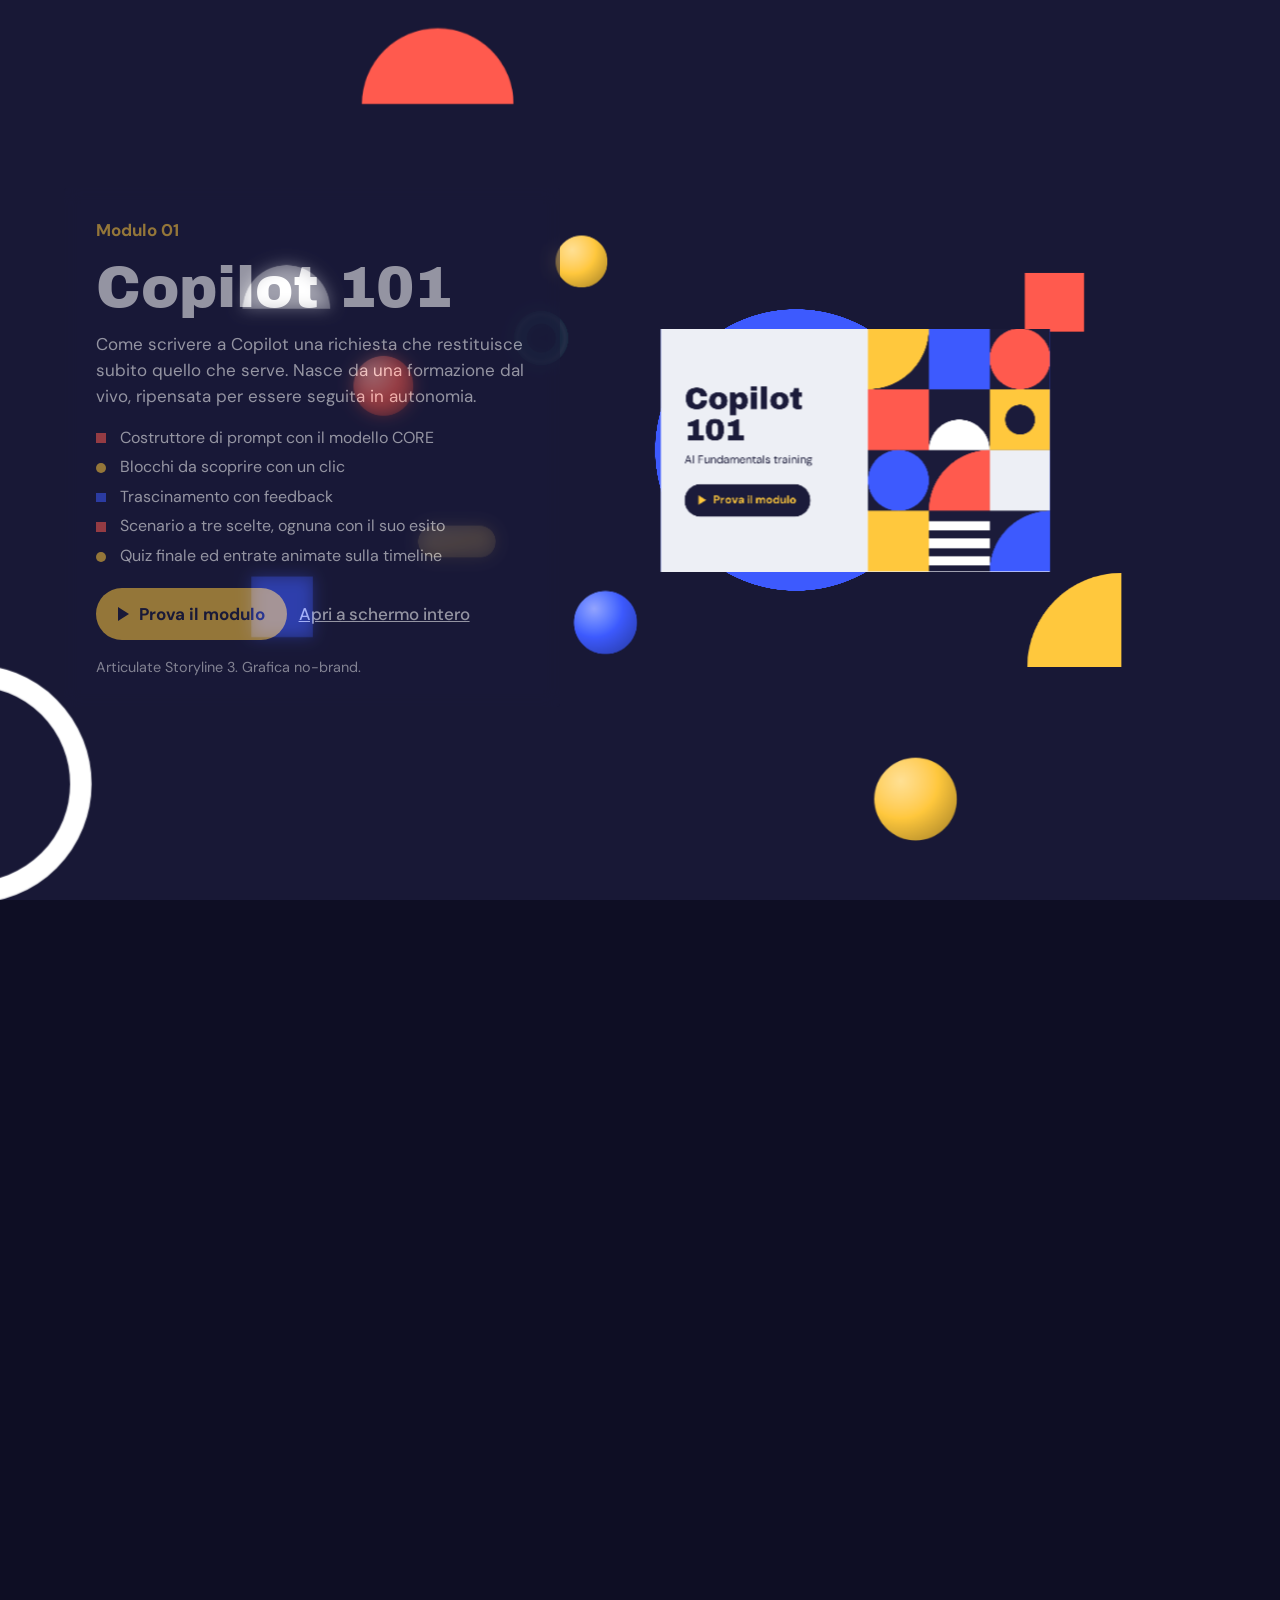
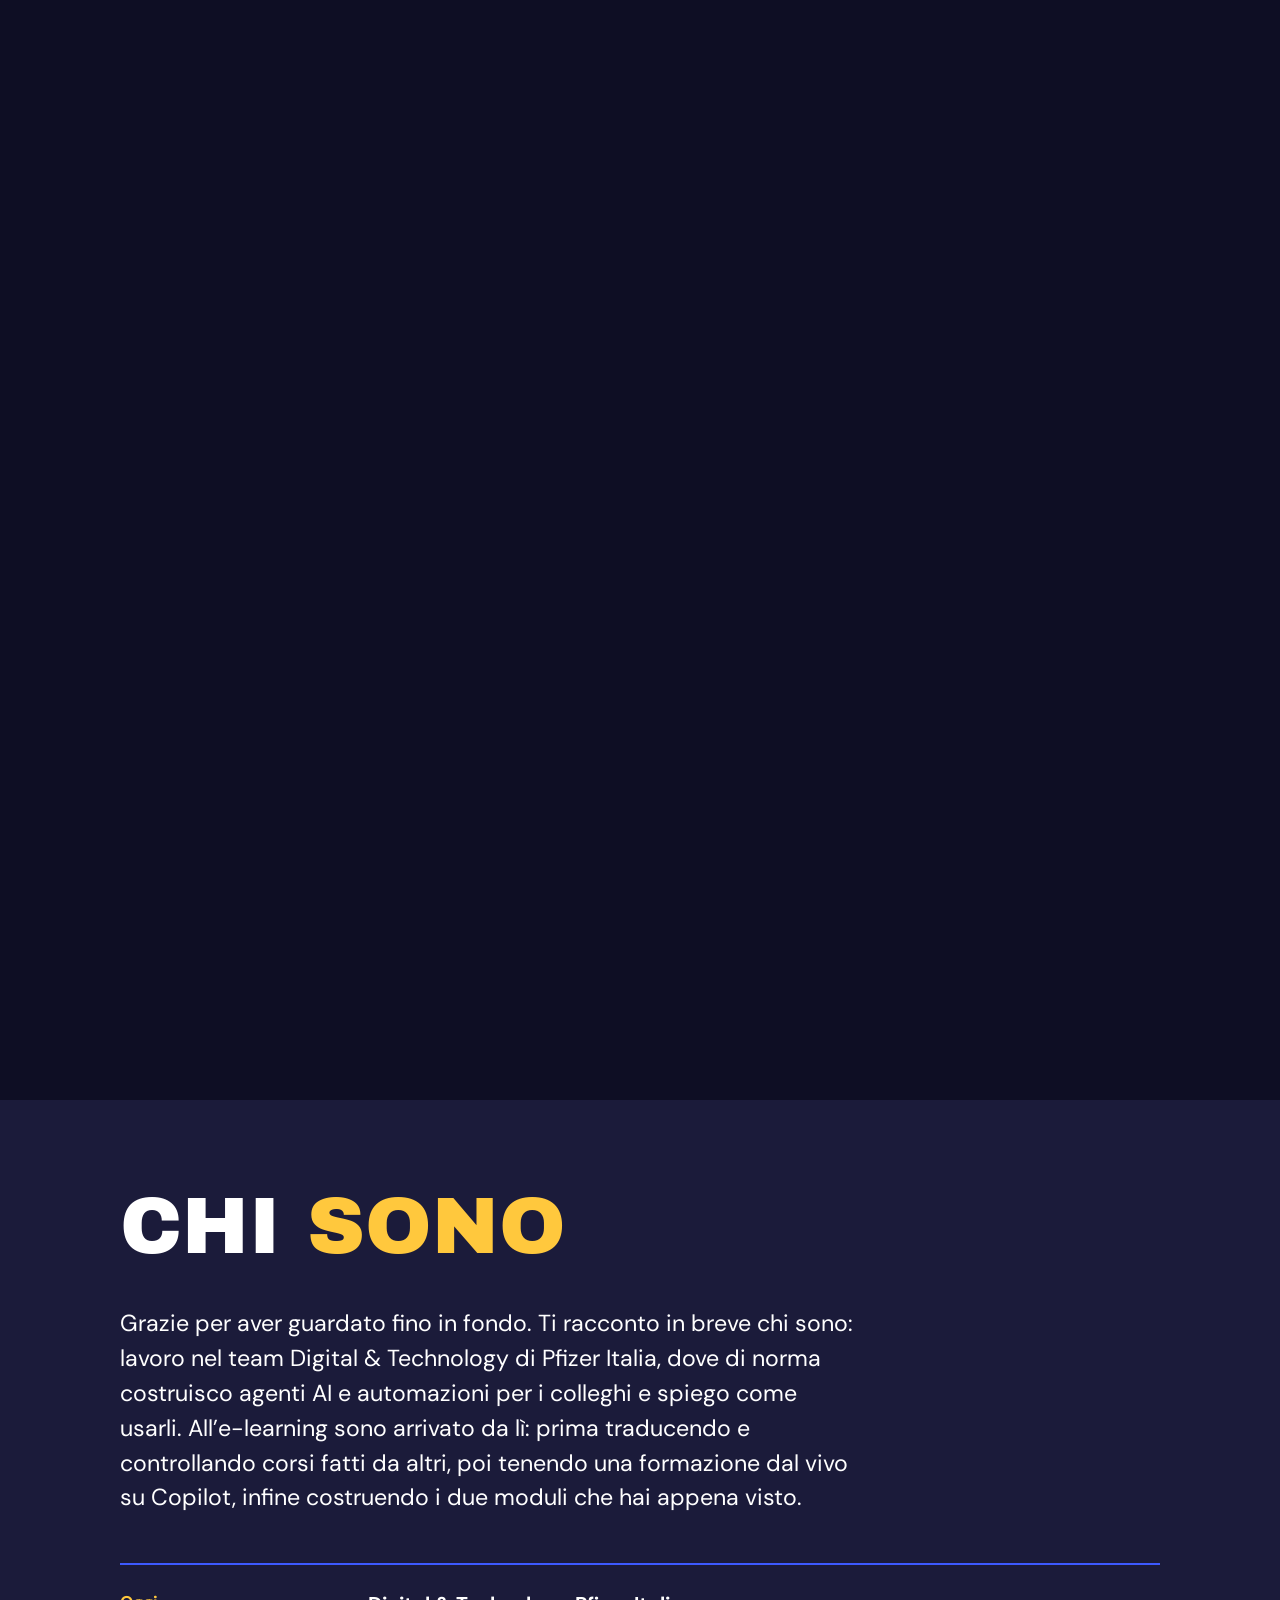
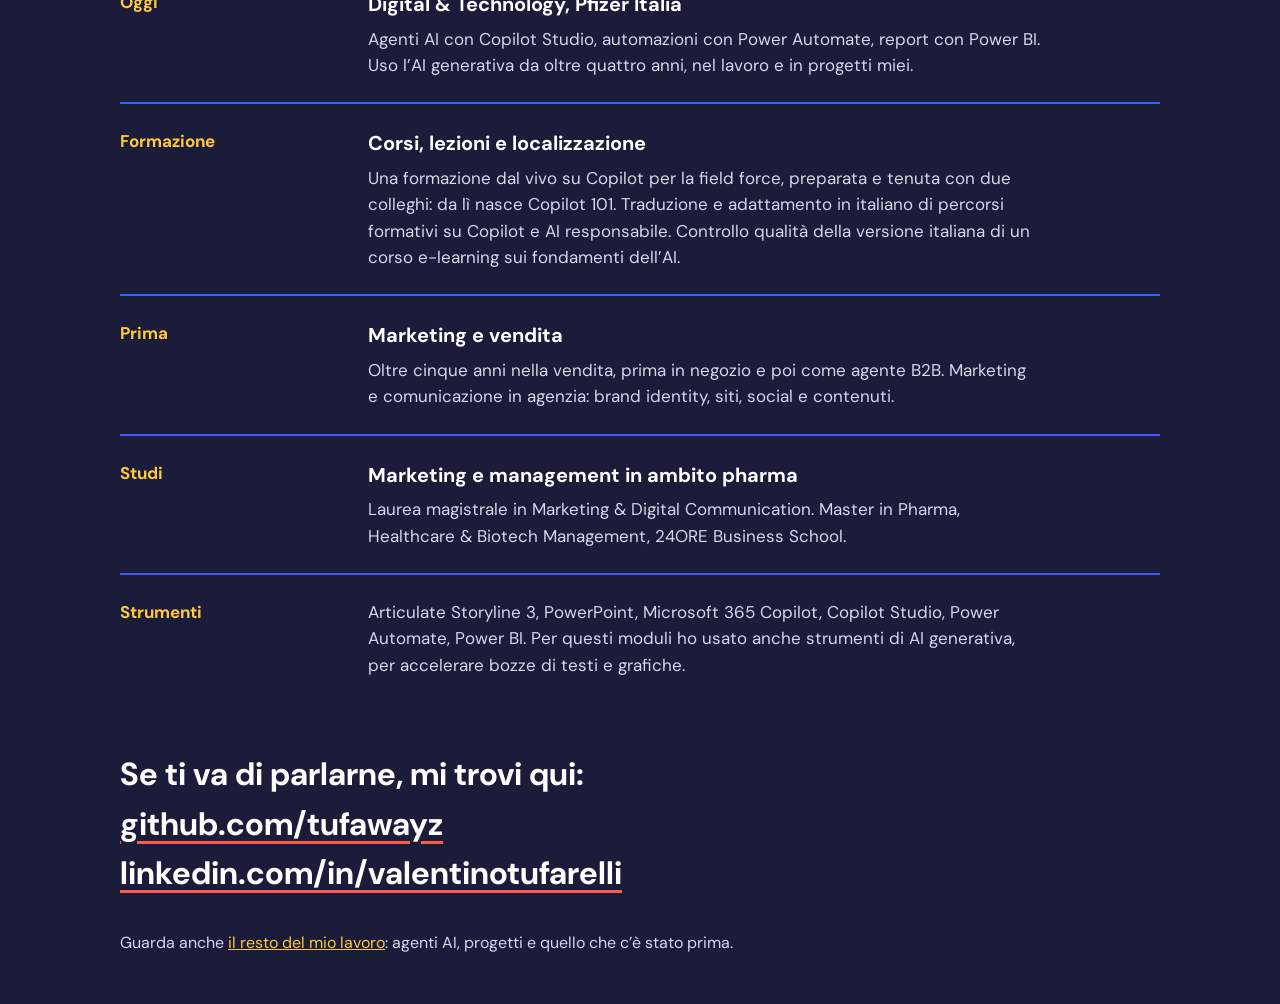
==== commit 495ec70c: "Add files via upload" ====
--- a/index.html
+++ b/index.html
@@ -128,6 +128,8 @@
 .item h3{margin:0 0 .35rem;font-size:1.25rem}
 .item p{margin:0;max-width:42rem;color:#D5D7EA}
 .contact{margin-top:3rem;font-size:clamp(1.3rem,3vw,2rem);font-weight:700}
+.also{margin:1.6rem 0 0;font-size:1rem;color:#D5D7EA}
+.also a{color:#FFC83D}
 .contact a{text-decoration-color:#FF5A4E;text-underline-offset:.2em}
 
 /* ---------- lettore del modulo ---------- */
@@ -194,6 +196,7 @@
     <div class="item"><p class="when">Studi</p><div><h3>Marketing e management in ambito pharma</h3><p>Laurea magistrale in Marketing &amp; Digital Communication. Master in Pharma, Healthcare &amp; Biotech Management, 24ORE Business School.</p></div></div>
     <div class="item"><p class="when">Strumenti</p><div><p>Articulate Storyline 3, PowerPoint, Microsoft 365 Copilot, Copilot Studio, Power Automate, Power BI. Per questi moduli ho usato anche strumenti di AI generativa, per accelerare bozze di testi e grafiche.</p></div></div>
     <p class="contact">Se ti va di parlarne, mi trovi qui:<br><a href="https://github.com/tufawayz">github.com/tufawayz</a><br><a href="https://www.linkedin.com/in/valentinotufarelli">linkedin.com/in/valentinotufarelli</a></p>
+    <p class="also">Guarda anche <a href="lab/">il resto del mio lavoro</a>: agenti AI, progetti e quello che c’è stato prima.</p>
   </div>
 </section>
 </main>
